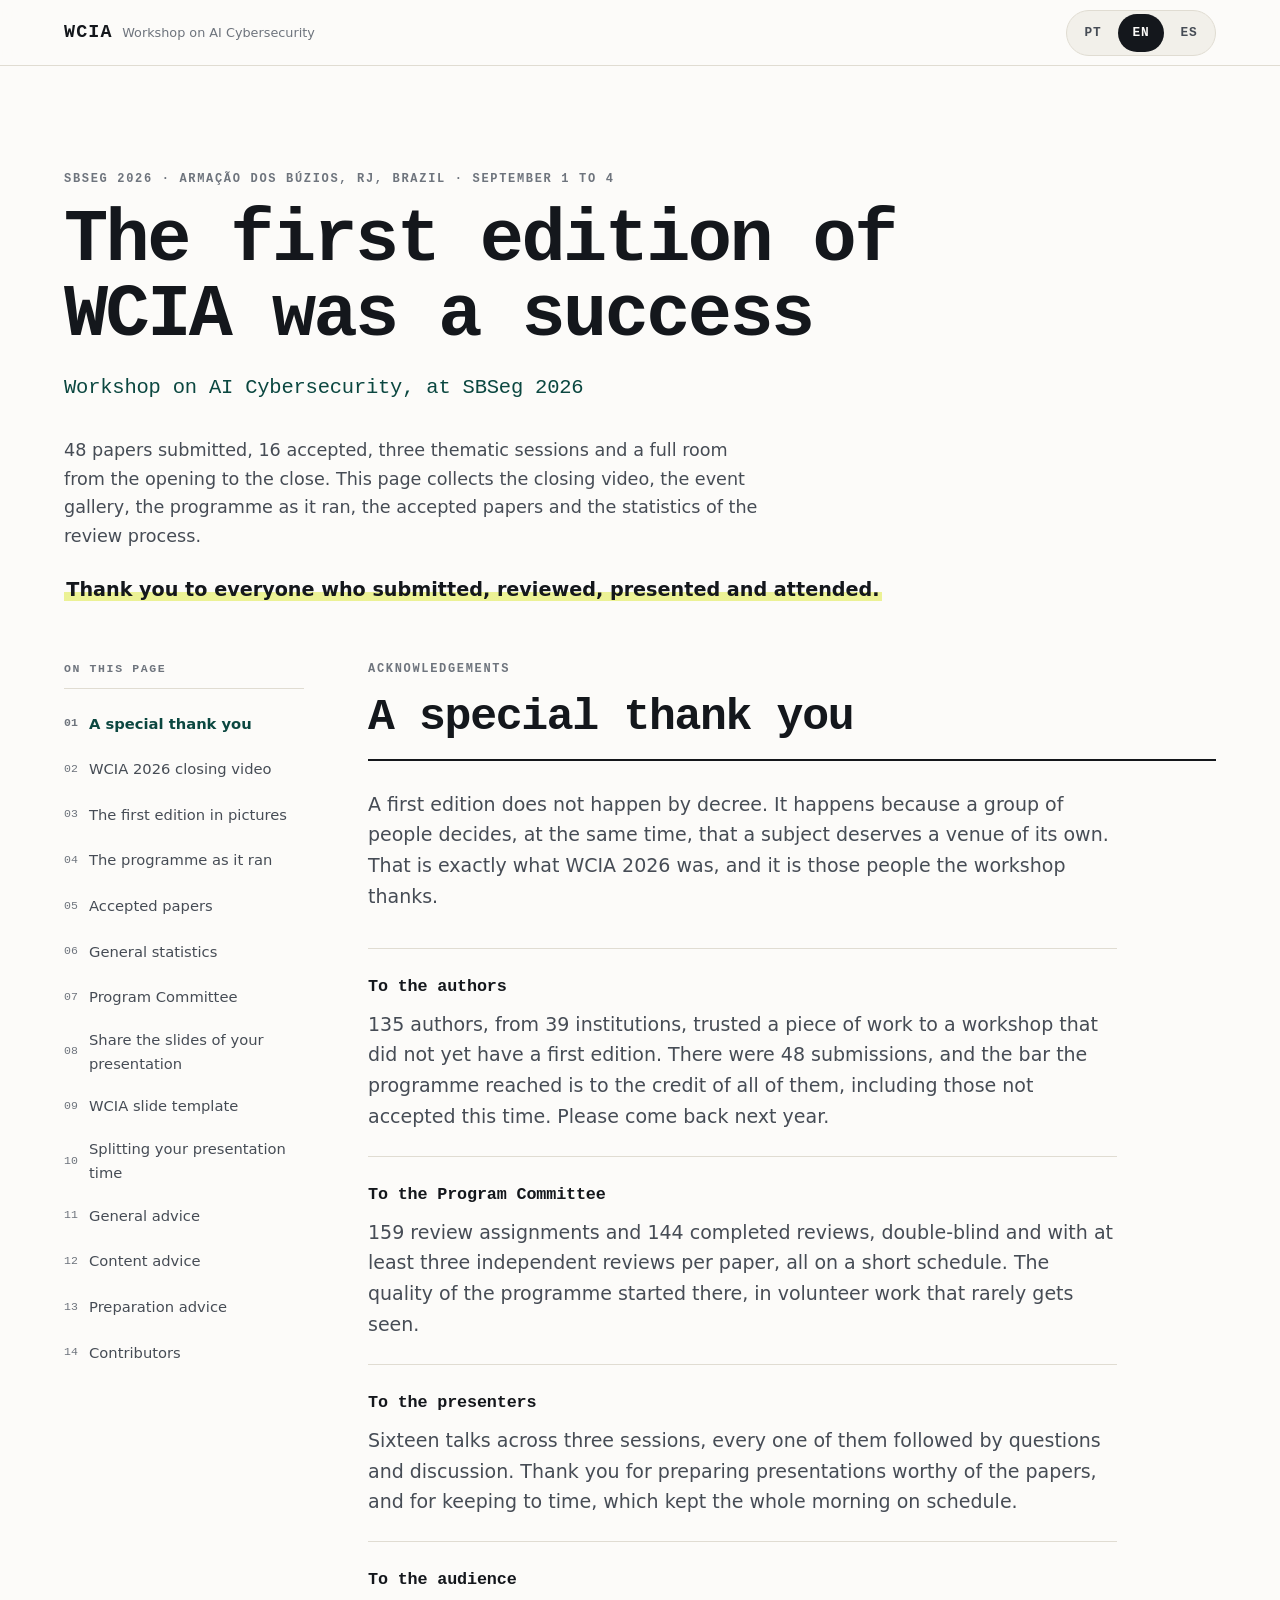
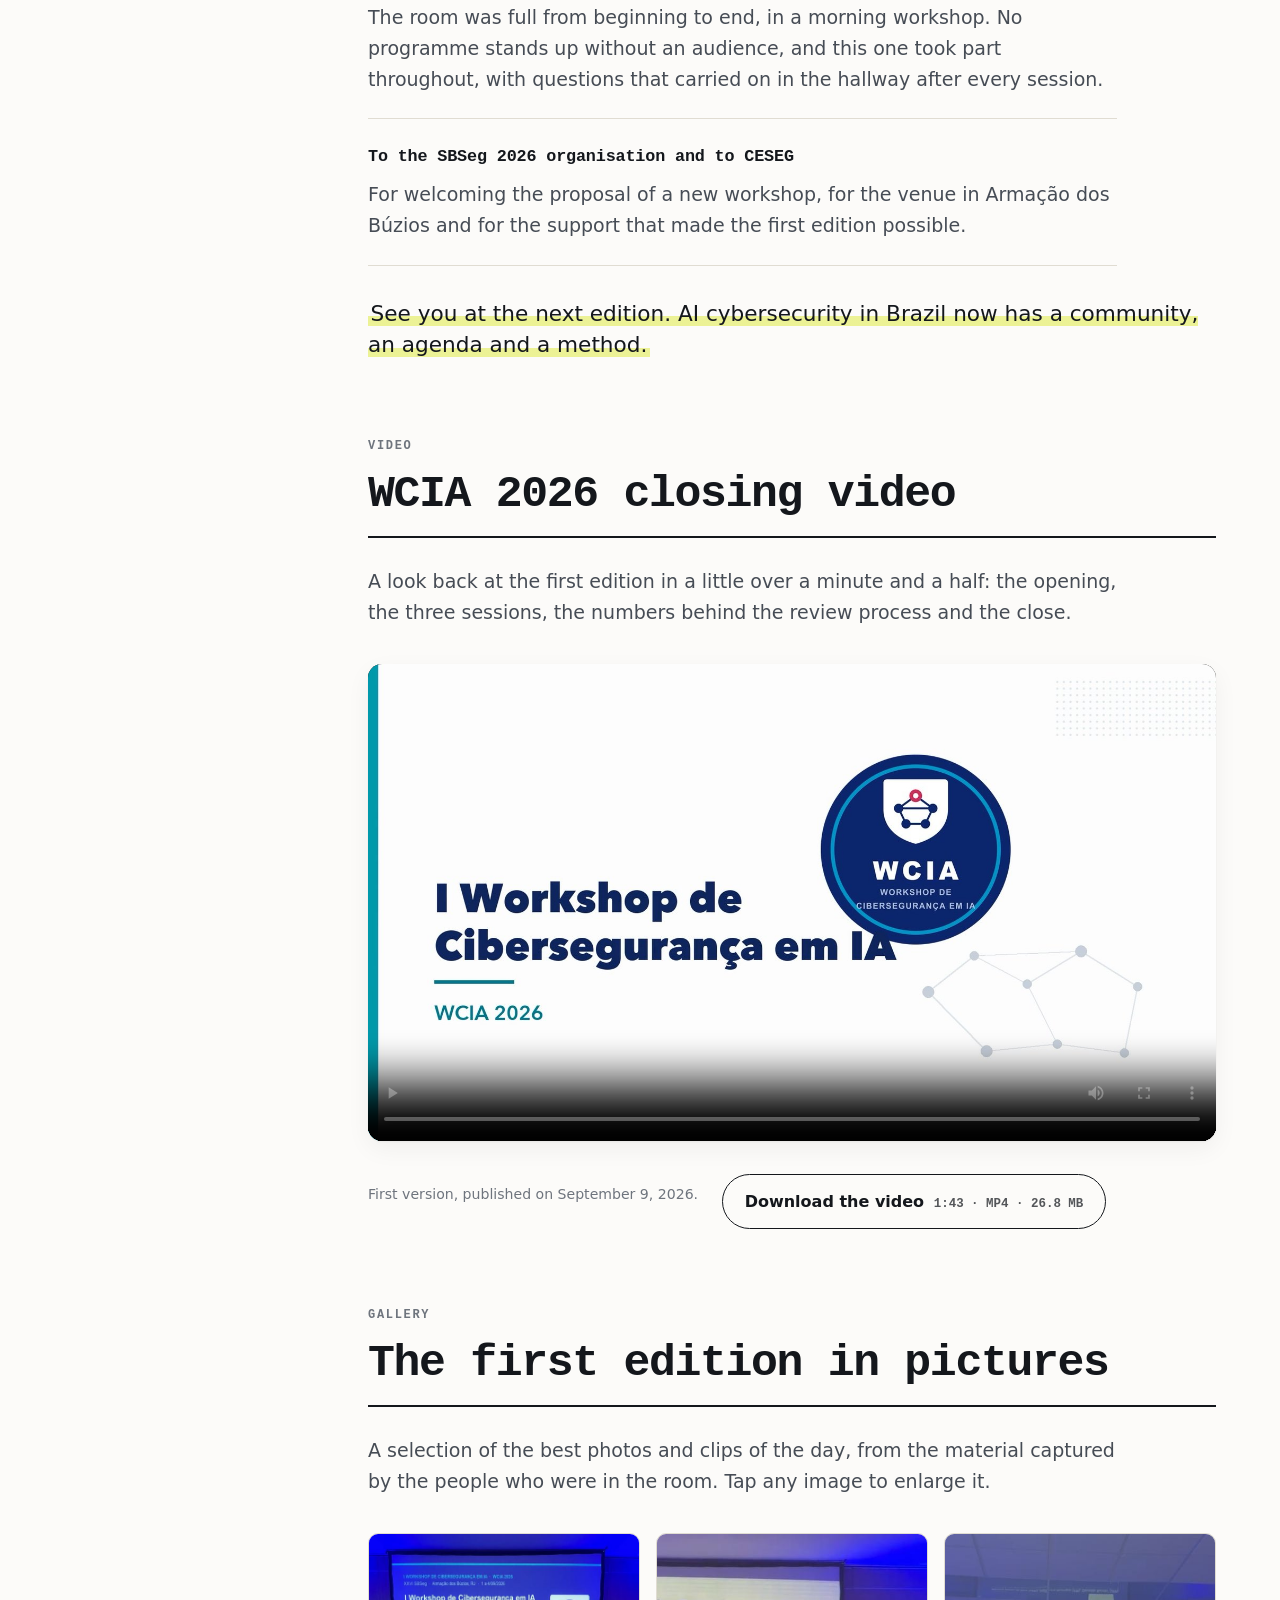
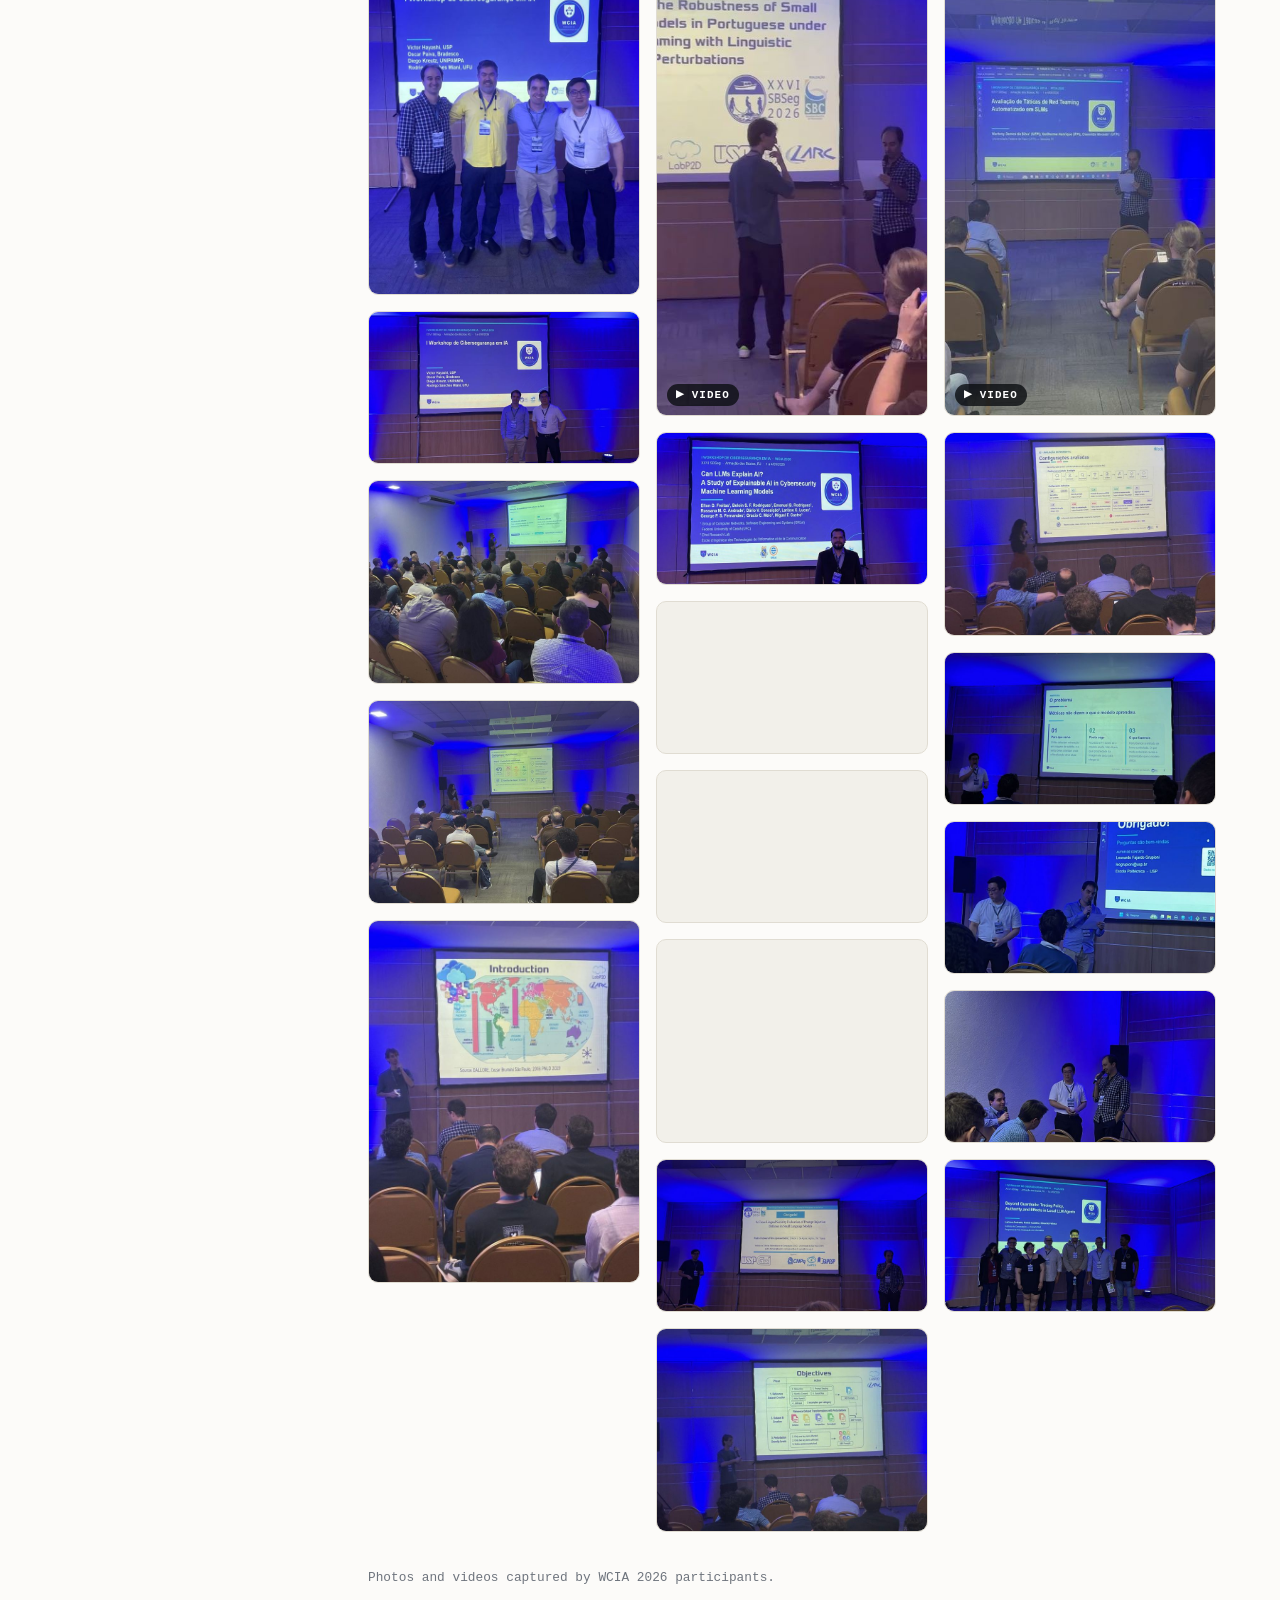
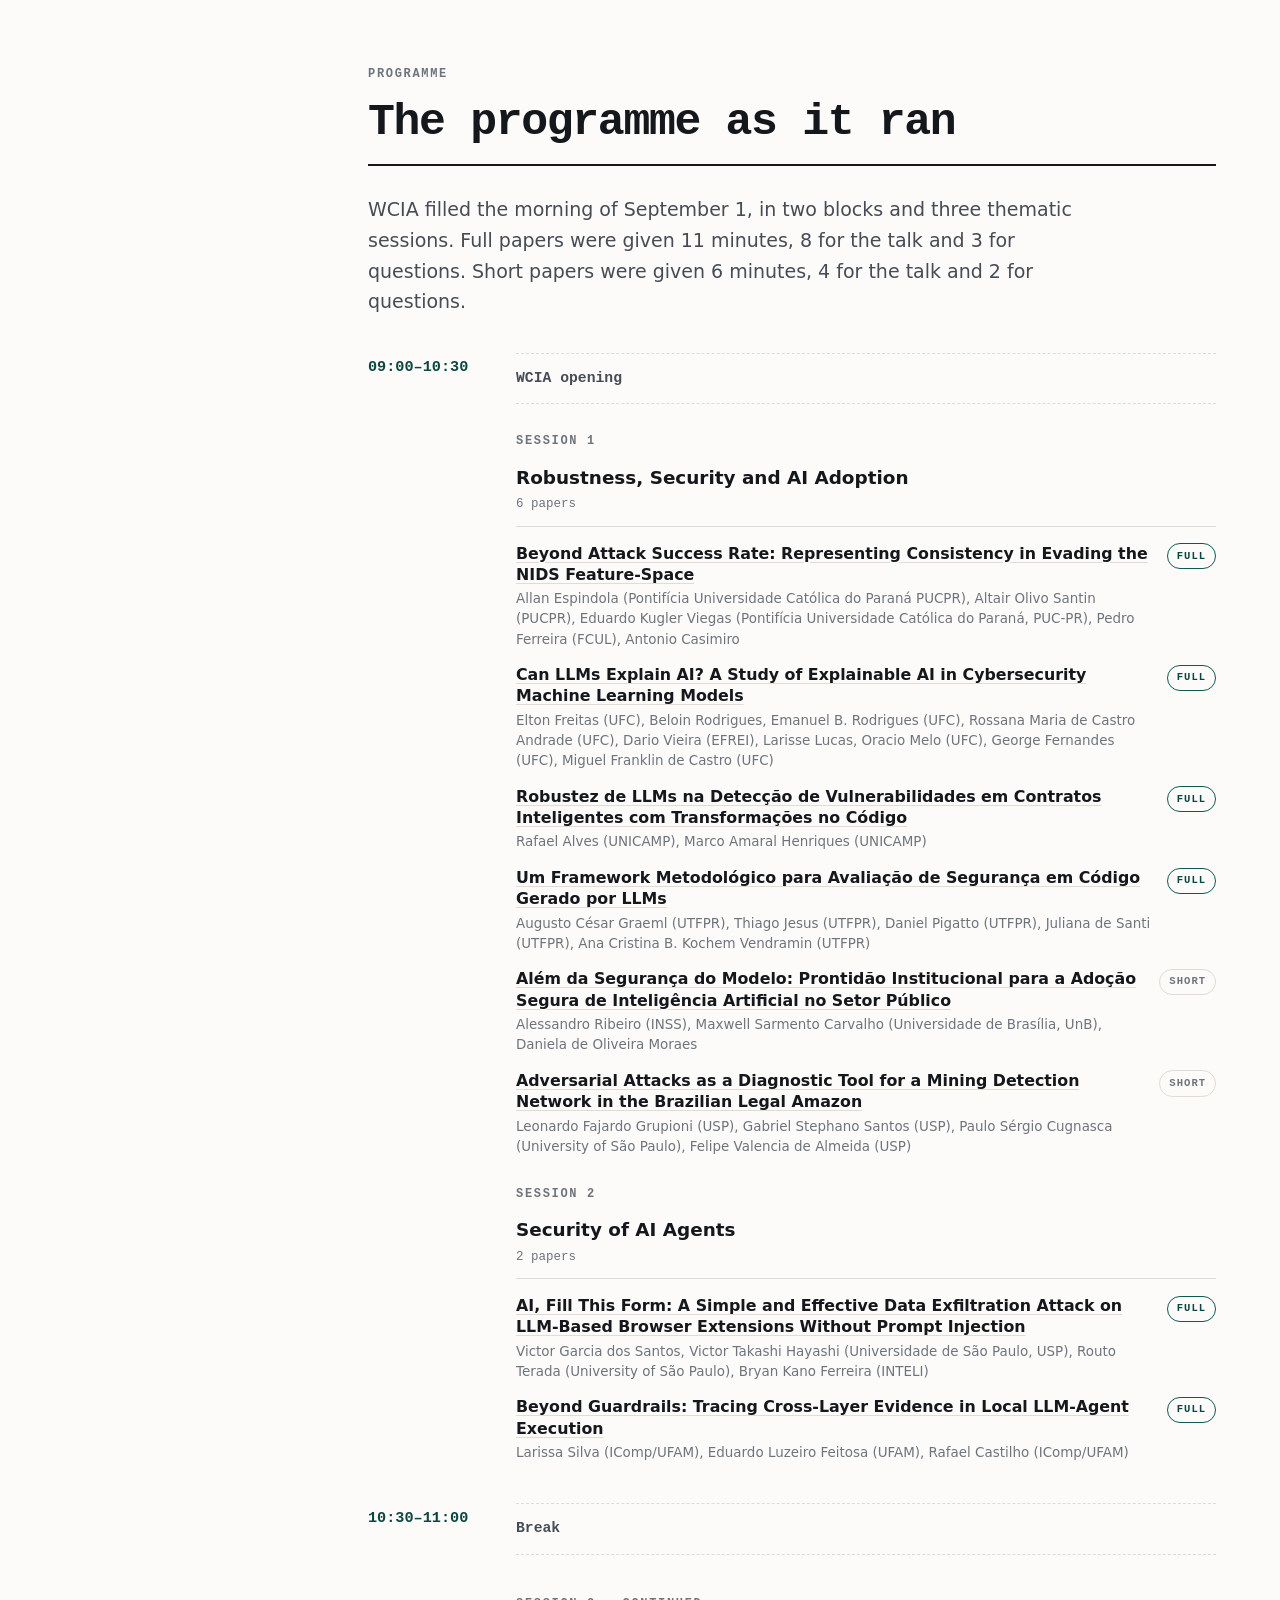
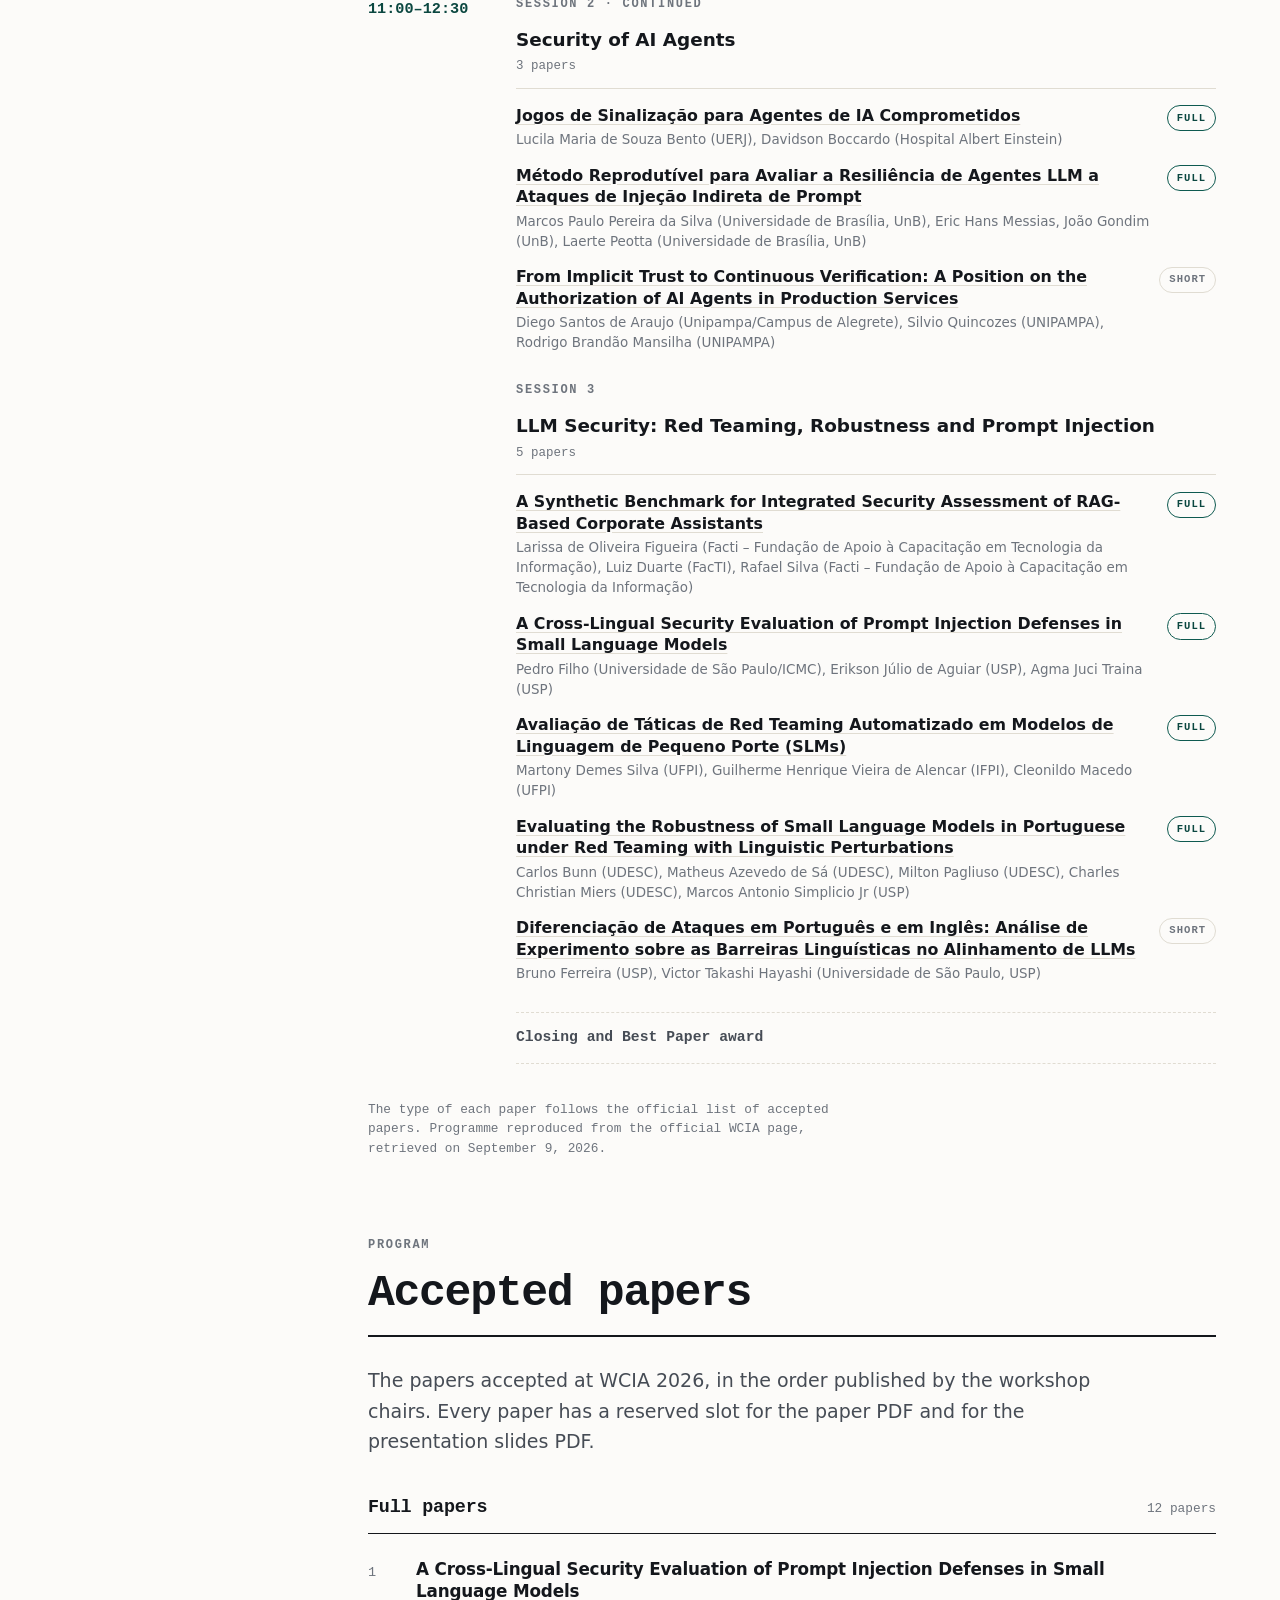
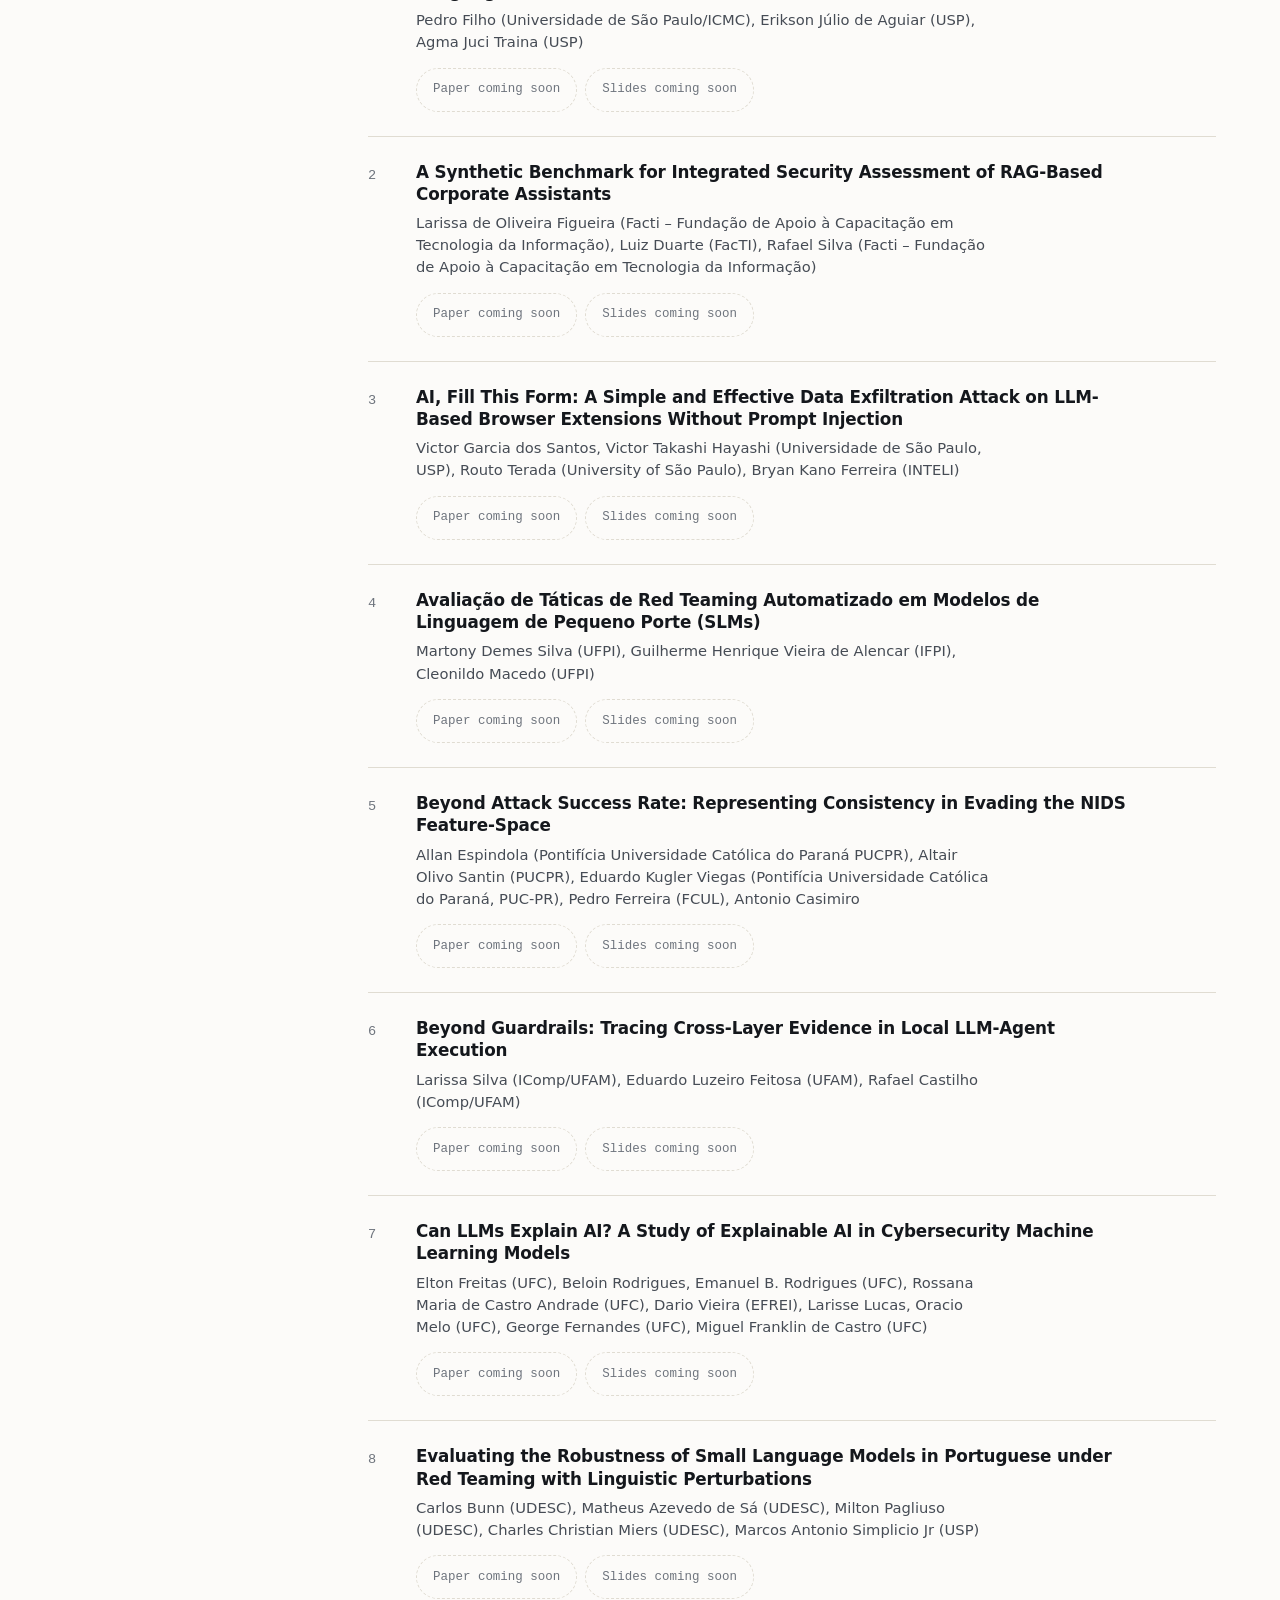
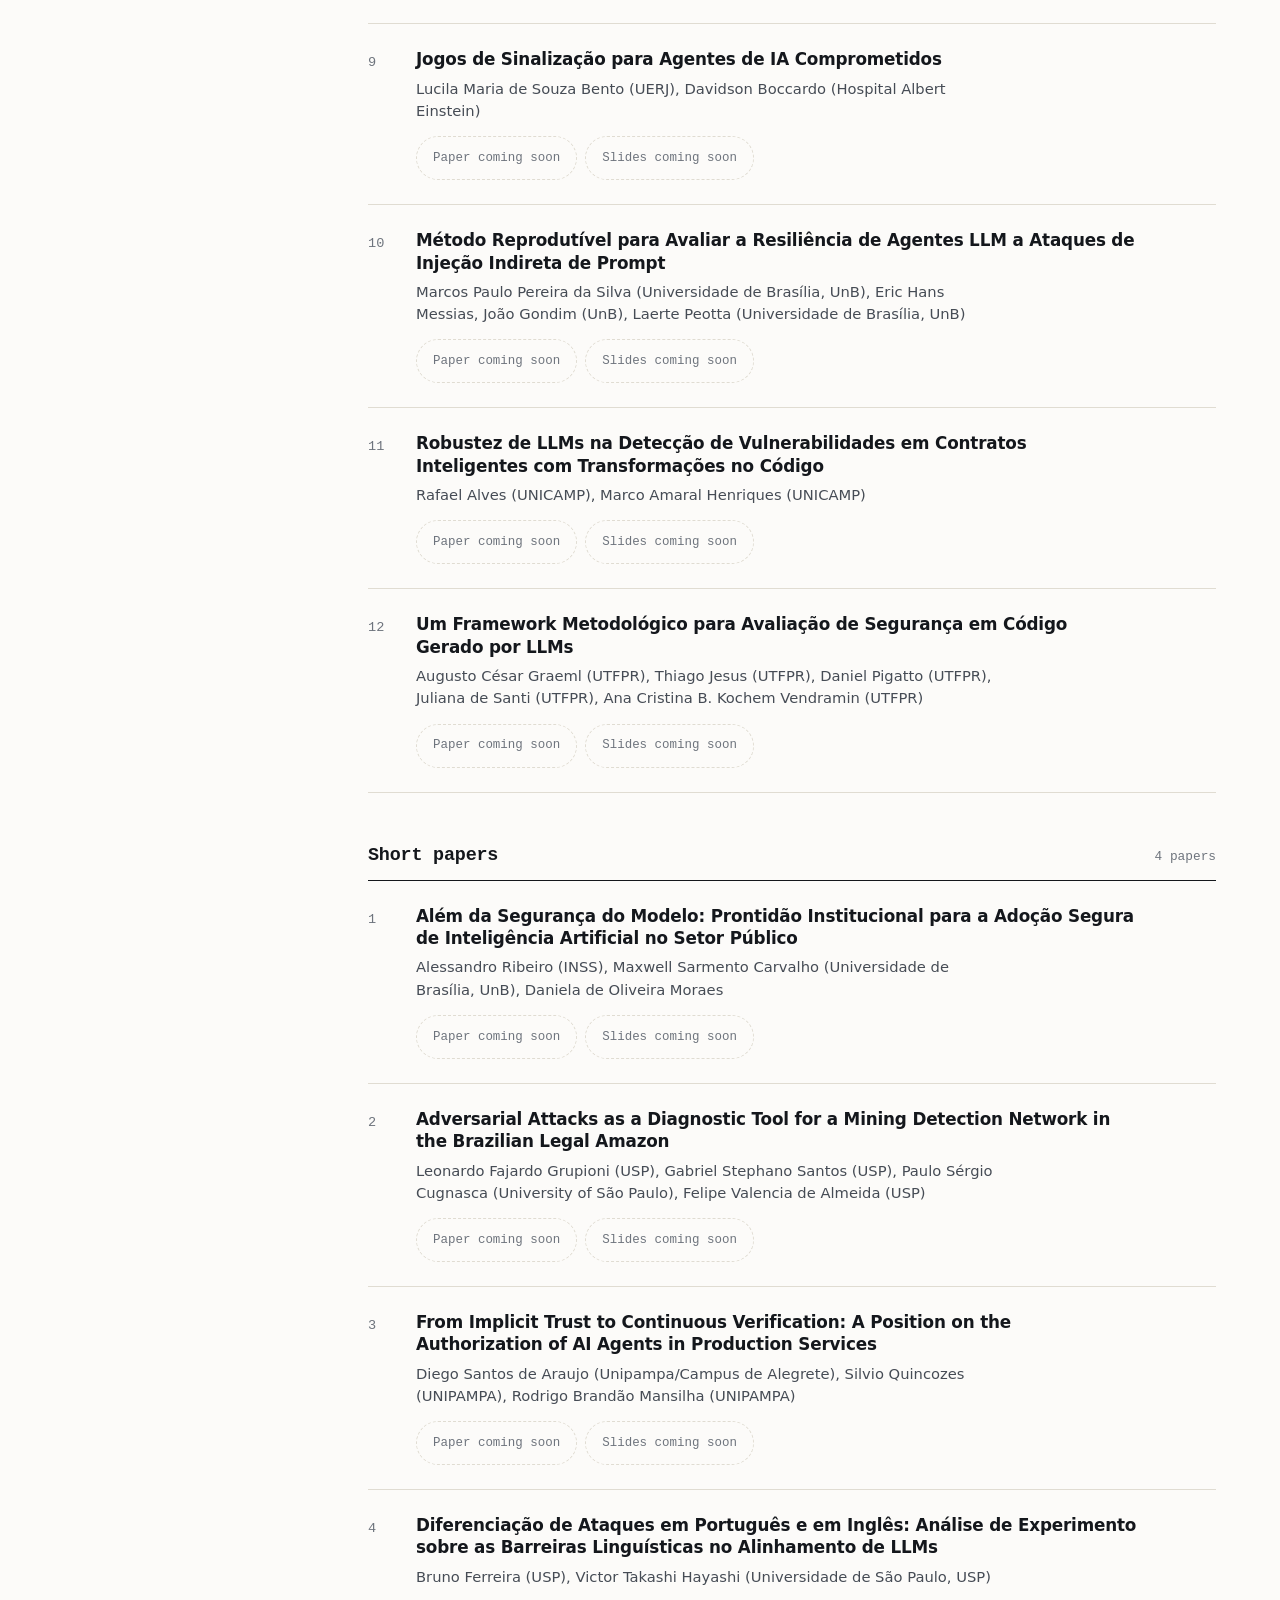
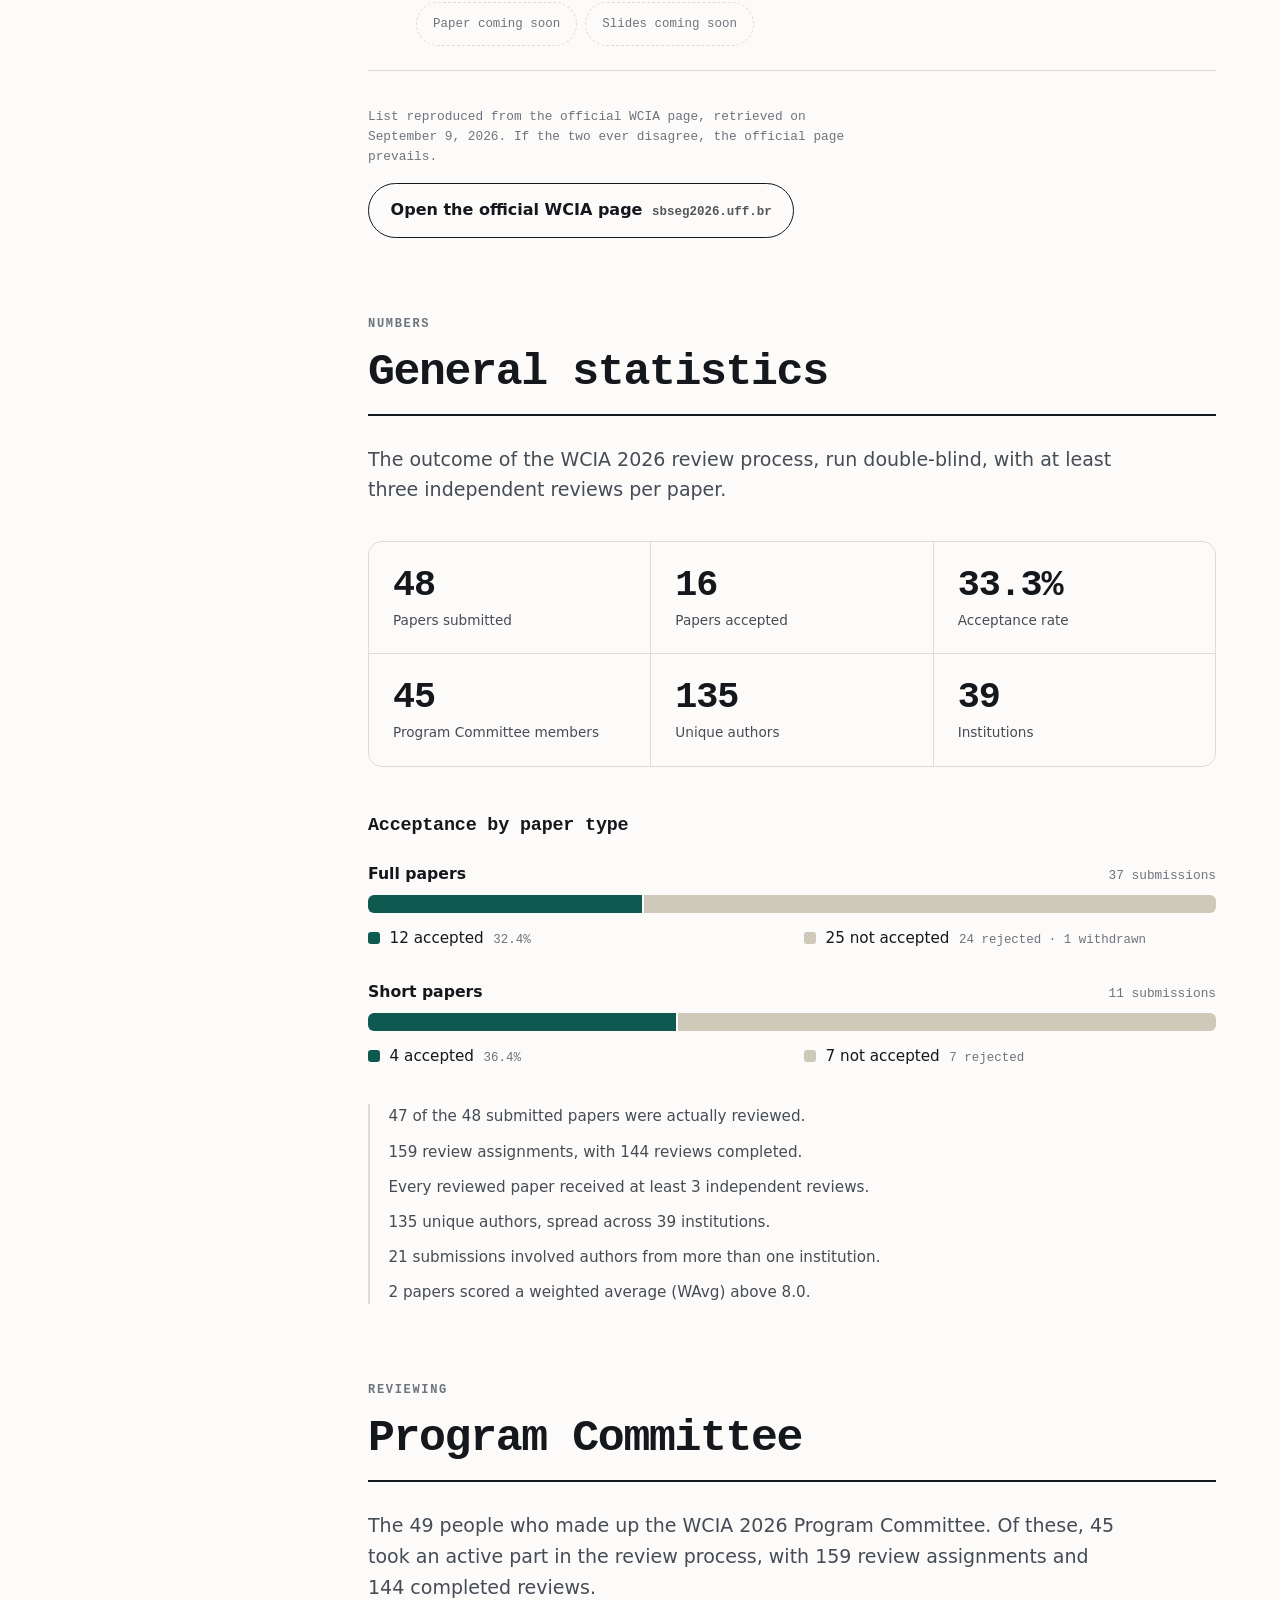
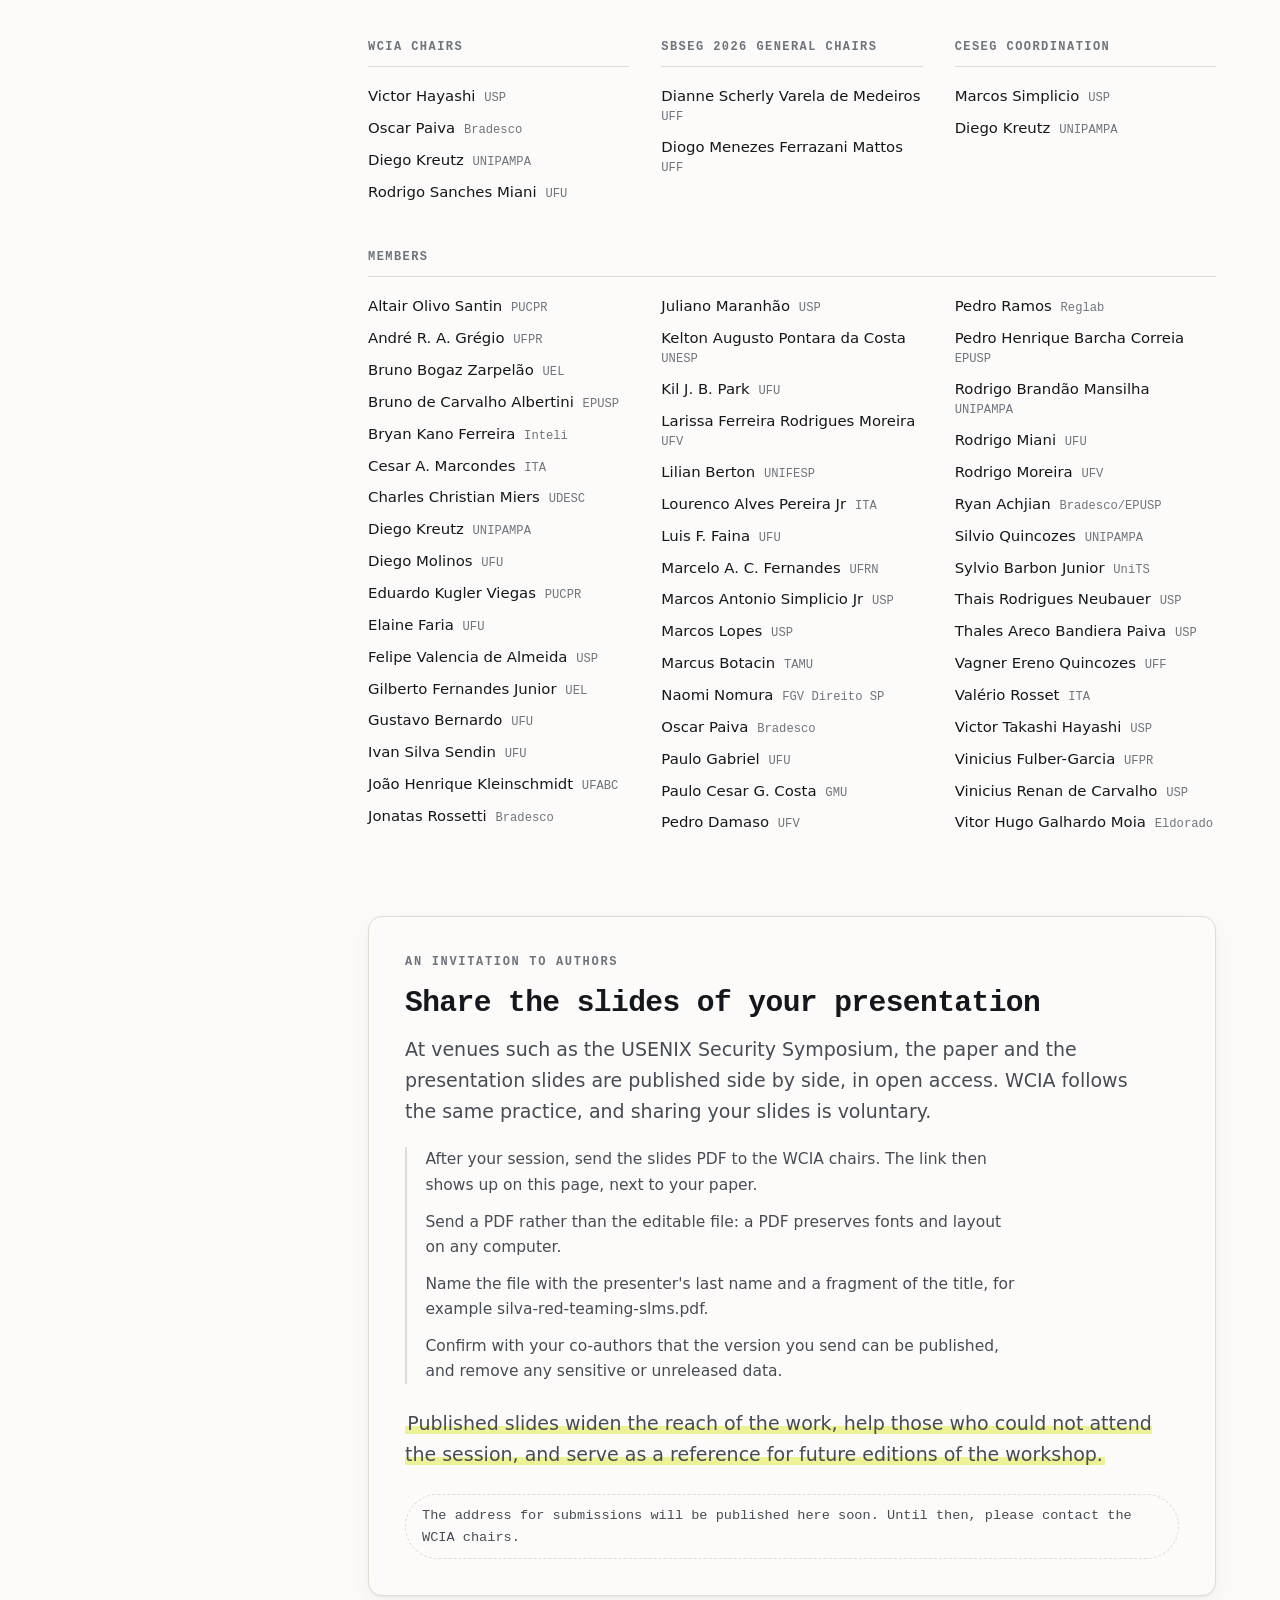
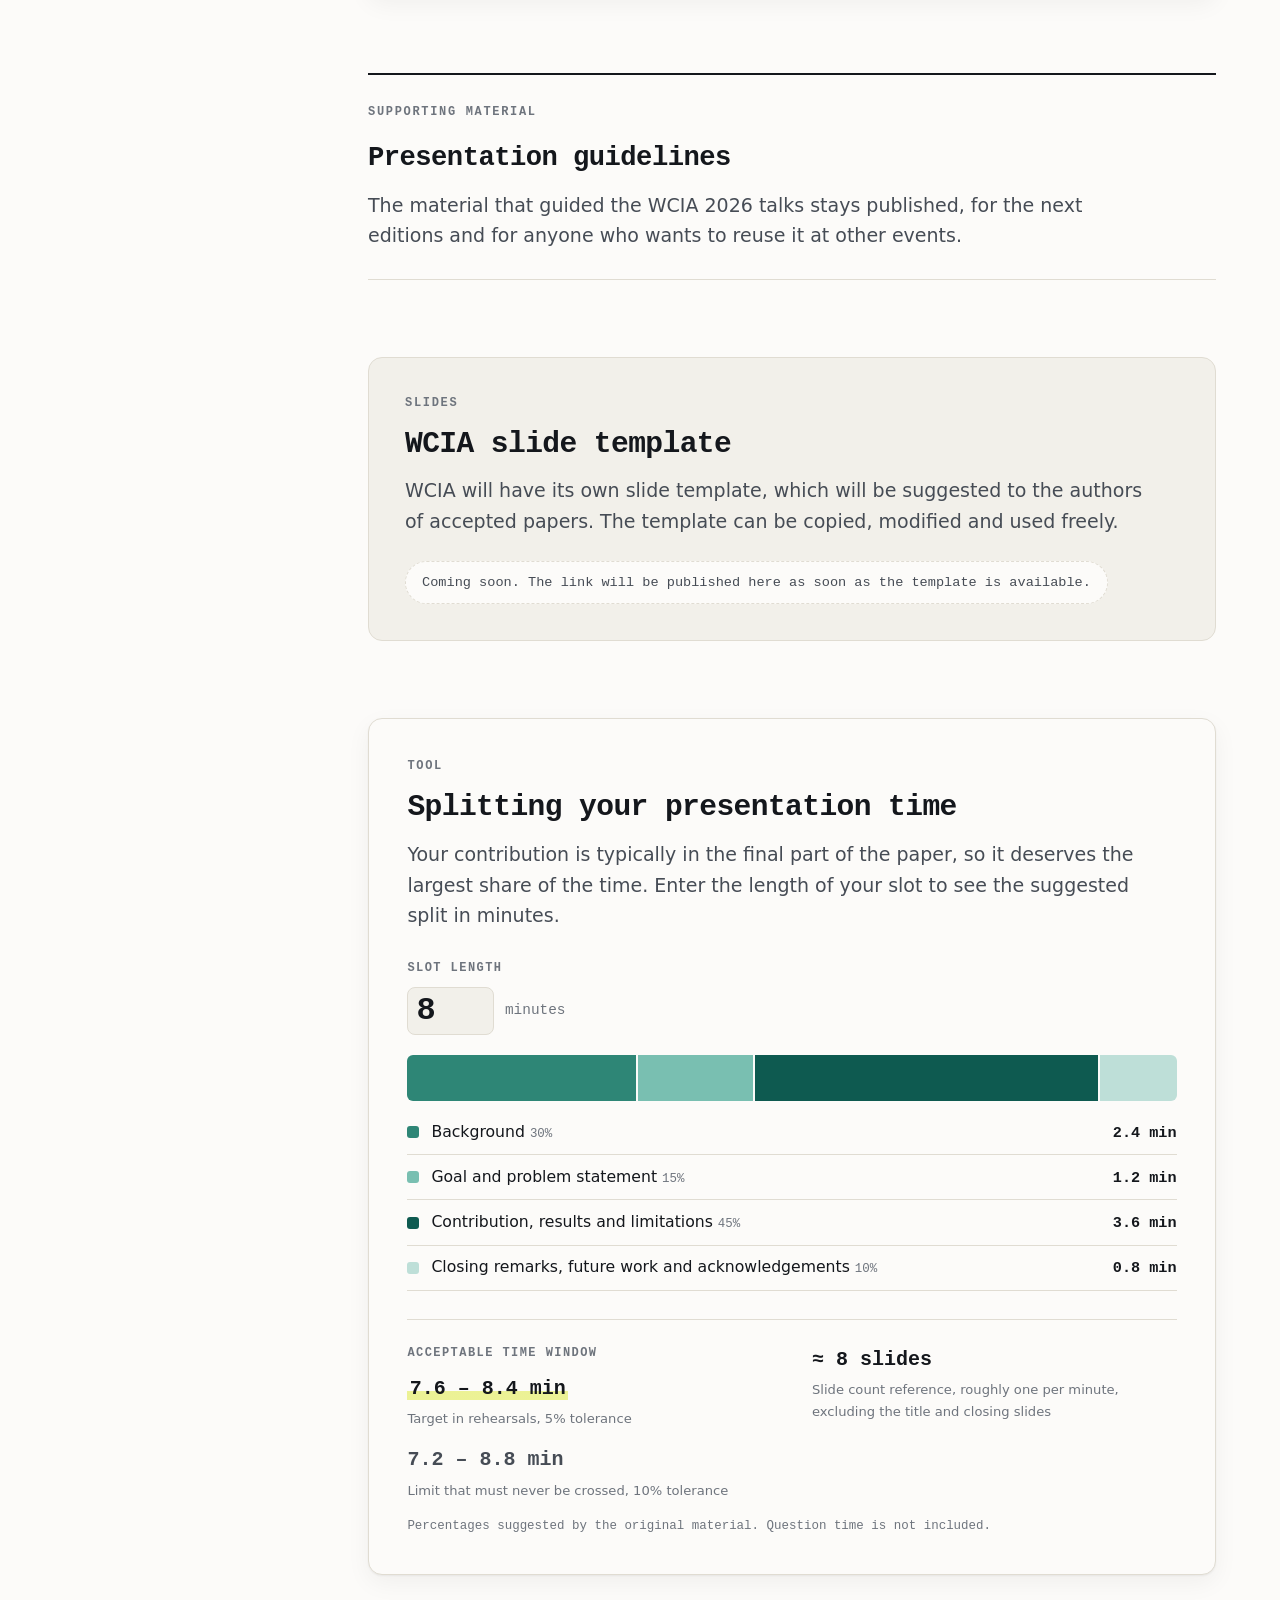
==== index.html @ 8baa8e85 "updates" ====
<!DOCTYPE html>
<html lang="pt-BR">
<head>
<meta charset="utf-8">
<meta name="viewport" content="width=device-width, initial-scale=1">
<title>WCIA 2026 · A primeira edição · Workshop de Cibersegurança em IA</title>
<meta name="description" content="Retrospectiva da primeira edição do Workshop de Cibersegurança em IA (WCIA), no SBSeg 2026: vídeo de encerramento, galeria do evento, programação realizada, artigos aceitos e estatísticas.">
<link rel="icon" href="assets/img/favicon.svg" type="image/svg+xml">
<link rel="stylesheet" href="assets/css/style.css">
</head>
<body>

<!-- id "principal", e não "conteudo": este último é o id da seção "Dicas de
     conteúdo", gerada a partir do JSON, e ids duplicados fariam
     getElementById devolver o elemento errado. -->
<a class="skiplink" href="#principal" data-i18n="nav.skip">Ir para o conteúdo</a>

<header class="topbar">
  <div class="topbar__inner">
    <a class="wordmark" href="./">
      <span class="wordmark__sigla" data-i18n="nav.brand">WCIA</span>
      <span class="wordmark__full" data-i18n="nav.brandFull">Workshop de Cibersegurança em IA</span>
    </a>

    <nav class="langswitch" aria-label="Idioma" data-i18n-attr="aria-label:nav.langLabel">
      <button type="button" class="langswitch__btn" data-lang="pt" lang="pt-BR">PT</button>
      <button type="button" class="langswitch__btn" data-lang="en" lang="en">EN</button>
      <button type="button" class="langswitch__btn" data-lang="es" lang="es">ES</button>
    </nav>
  </div>
</header>

<noscript>
  <p class="noscript" data-i18n="noscript">Este site usa JavaScript para carregar o conteúdo nos três idiomas. Com o JavaScript desativado, consulte a página oficial do WCIA: <a href="https://www.sbseg2026.uff.br/workshops/wcia/">sbseg2026.uff.br</a></p>
</noscript>

<main id="principal">

  <section class="hero">
    <p class="eyebrow" data-i18n="hero.eyebrow">SBSeg 2026</p>
    <h1 class="hero__title" data-i18n="hero.title">A primeira edição do WCIA foi um sucesso</h1>
    <p class="hero__subtitle" data-i18n="hero.subtitle">Workshop de Cibersegurança em IA, no SBSeg 2026</p>
    <p class="hero__lede" data-i18n="hero.lede"></p>
    <p class="hero__note"><span class="mark" data-i18n="hero.note"></span></p>
  </section>

  <div class="layout">

    <aside class="toc" aria-labelledby="toc-title">
      <p class="toc__title" id="toc-title" data-i18n="toc">Nesta página</p>
      <ol class="toc__list" id="toc-list"></ol>
    </aside>

    <div class="flow">

      <section class="thanks" id="agradecimentos">
        <div class="section__head">
          <p class="eyebrow" data-i18n="thanks.eyebrow">Agradecimentos</p>
          <h2 class="section__title" data-i18n="thanks.title">Um agradecimento especial</h2>
        </div>
        <p class="section__lede" data-i18n="thanks.lede"></p>
        <ul class="thanks__list" id="thanks-list"></ul>
        <p class="thanks__closing"><span class="mark" data-i18n="thanks.closingNote"></span></p>
      </section>

      <section class="closing" id="video">
        <div class="section__head">
          <p class="eyebrow" data-i18n="closing.eyebrow">Vídeo</p>
          <h2 class="section__title" data-i18n="closing.title">Vídeo de encerramento do WCIA 2026</h2>
        </div>
        <p class="section__lede" data-i18n="closing.text"></p>
        <div class="closing__frame" id="closing-frame"></div>
        <div class="closing__meta">
          <p class="closing__version" id="closing-version"></p>
          <a class="btn btn--quiet" id="closing-download" href="#" download hidden>
            <span data-i18n="closing.download">Baixar o vídeo</span>
            <span class="btn__host" id="closing-size"></span>
          </a>
        </div>
      </section>

      <section class="gallery" id="galeria">
        <div class="section__head">
          <p class="eyebrow" data-i18n="gallery.eyebrow">Galeria</p>
          <h2 class="section__title" data-i18n="gallery.title">A primeira edição em imagens</h2>
        </div>
        <p class="section__lede" data-i18n="gallery.text"></p>
        <div class="gallery__grid" id="gallery-grid"></div>
        <p class="source" data-i18n="gallery.credit"></p>
      </section>

      <section class="section" id="programacao">
        <div class="section__head">
          <p class="eyebrow" data-i18n="program.eyebrow">Programação</p>
          <h2 class="section__title" data-i18n="program.title">A programação realizada</h2>
        </div>
        <p class="section__lede" id="program-lede"></p>
        <div id="program-body"></div>
        <p class="source" id="program-source"></p>
      </section>

      <section class="section" id="artigos">
        <div class="section__head">
          <p class="eyebrow" data-i18n="papers.eyebrow">Programa</p>
          <h2 class="section__title" data-i18n="papers.title">Artigos aceitos</h2>
        </div>
        <p class="section__lede" data-i18n="papers.text"></p>
        <div id="papers-groups"></div>
        <p class="source" id="papers-source"></p>
        <a class="btn btn--quiet" href="https://www.sbseg2026.uff.br/workshops/wcia/" target="_blank" rel="noopener">
          <span data-i18n="papers.sourceCta">Abrir a página oficial do WCIA</span>
          <span class="btn__host" data-i18n="papers.sourceHost">sbseg2026.uff.br</span>
        </a>
      </section>

      <section class="stats" id="estatisticas">
        <div class="section__head">
          <p class="eyebrow" data-i18n="stats.eyebrow">Números</p>
          <h2 class="section__title" data-i18n="stats.title">Estatísticas gerais</h2>
        </div>
        <p class="section__lede" data-i18n="stats.text"></p>
        <div id="stats-body"></div>
      </section>

      <section class="section" id="comite">
        <div class="section__head">
          <p class="eyebrow" data-i18n="committee.eyebrow">Revisão</p>
          <h2 class="section__title" data-i18n="committee.title">Comitê de Programa</h2>
        </div>
        <p class="section__lede" id="committee-lede"></p>
        <div id="committee-body"></div>
      </section>

      <section class="card card--call" id="slides">
        <p class="eyebrow" data-i18n="slidesCall.eyebrow">Convite às pessoas autoras</p>
        <h2 class="card__title" data-i18n="slidesCall.title">Envie os slides da sua apresentação</h2>
        <p class="card__text" data-i18n="slidesCall.text"></p>
        <ul class="call__list" id="call-list"></ul>
        <p class="card__text"><span class="mark" data-i18n="slidesCall.why"></span></p>
        <p class="soon" id="call-soon" data-i18n="slidesCall.soon"></p>
        <a class="btn" id="call-cta" href="#" hidden>
          <span data-i18n="slidesCall.cta">Enviar os slides por e-mail</span>
          <span class="btn__host" id="call-host"></span>
        </a>
      </section>

      <section class="divider" id="apoio">
        <p class="eyebrow" data-i18n="guides.eyebrow">Material de apoio</p>
        <h2 class="divider__title" data-i18n="guides.title">Sugestões para as apresentações</h2>
        <p class="divider__text" data-i18n="guides.text"></p>
      </section>

      <section class="card card--template" id="template">
        <p class="eyebrow" data-i18n="template.eyebrow">Slides</p>
        <h2 class="card__title" data-i18n="template.title">Template de slides do WCIA</h2>
        <p class="card__text" data-i18n="template.text"></p>
        <p class="soon" id="template-soon" data-i18n="template.soon"></p>
        <a class="btn" id="template-cta" href="#" target="_blank" rel="noopener" hidden>
          <span data-i18n="template.cta">Abrir o template de slides</span>
        </a>
      </section>

      <section class="timer" id="tempo">
        <p class="eyebrow" data-i18n="timer.eyebrow">Ferramenta</p>
        <h2 class="timer__title" data-i18n="timer.title">Divisão do tempo da apresentação</h2>
        <p class="timer__text" data-i18n="timer.text"></p>

        <div class="timer__control">
          <label class="timer__label" for="slot" data-i18n="timer.inputLabel">Duração do slot</label>
          <div class="timer__field">
            <input type="number" id="slot" min="5" max="90" step="1" value="8" inputmode="numeric">
            <span class="timer__unit" data-i18n="timer.unit">minutos</span>
          </div>
        </div>

        <div class="timer__bar" id="timer-bar" role="img" aria-label=""></div>
        <ul class="timer__legend" id="timer-legend"></ul>

        <div class="timer__meta">
          <div class="timer__metaitem">
            <p class="timer__metatitle" data-i18n="timer.toleranceTitle">Janela de tempo aceitável</p>
            <p class="timer__range"><span class="mark" id="tol-target"></span></p>
            <p class="timer__rangecaption" data-i18n="timer.toleranceTarget"></p>
            <p class="timer__range timer__range--limit" id="tol-limit"></p>
            <p class="timer__rangecaption" data-i18n="timer.toleranceLimit"></p>
          </div>
          <div class="timer__metaitem">
            <p class="timer__metatitle" id="slides-count"></p>
            <p class="timer__rangecaption" data-i18n="timer.slidesHint"></p>
          </div>
        </div>

        <p class="caption" data-i18n="timer.caption"></p>
      </section>

      <div id="sections" class="sections"></div>

      <section class="credits" id="creditos">
        <p class="eyebrow" data-i18n="credits.eyebrow">Créditos</p>
        <h2 class="credits__title" data-i18n="credits.title">Colaboradores</h2>
        <p class="credits__people" data-i18n="credits.people"></p>
        <p class="credits__origin">
          <span data-i18n="credits.originPrefix"></span>
          <a href="https://sbseg2024.ita.br/autores/sugestoes-para-apresentacoes/" target="_blank" rel="noopener" data-i18n="credits.originLink">Ver a versão original do SBSeg 2024</a>
        </p>
      </section>

    </div>
  </div>
</main>

<footer class="footer">
  <div class="footer__inner">
    <div class="footer__block">
      <p class="footer__strong" data-i18n="footer.workshop">Workshop de Cibersegurança em IA</p>
      <p data-i18n="footer.event"></p>
      <p data-i18n="footer.place"></p>
    </div>
    <div class="footer__block">
      <p class="footer__strong" data-i18n="footer.coordination">Coordenação do WCIA</p>
      <p data-i18n="footer.coordinators"></p>
    </div>
    <div class="footer__block">
      <p><a href="https://www.sbseg2026.uff.br/workshops/wcia/" target="_blank" rel="noopener" data-i18n="footer.officialLink">Página oficial do WCIA</a></p>
      <p><a href="https://sol.sbc.org.br" target="_blank" rel="noopener" data-i18n="footer.solLink">Anais na SBC-OpenLib</a></p>
    </div>
  </div>
</footer>

<!-- Ampliação da galeria. Fica fora do <main> porque, aberto, é um diálogo
     modal sobre a página inteira, e não conteúdo do fluxo do documento. -->
<div class="lightbox" id="lightbox" role="dialog" aria-modal="true" hidden
     data-i18n-attr="aria-label:gallery.dialogLabel">
  <button type="button" class="lightbox__close" id="lightbox-close"
          data-i18n-attr="aria-label:gallery.close;title:gallery.close">
    <span aria-hidden="true">✕</span>
  </button>

  <button type="button" class="lightbox__nav lightbox__nav--prev" id="lightbox-prev"
          data-i18n-attr="aria-label:gallery.prev;title:gallery.prev">
    <span aria-hidden="true">‹</span>
  </button>

  <figure class="lightbox__figure">
    <div class="lightbox__stage" id="lightbox-stage"></div>
    <figcaption class="lightbox__caption">
      <p class="lightbox__counter" id="lightbox-counter"></p>
      <p class="lightbox__text" id="lightbox-text"></p>
    </figcaption>
  </figure>

  <button type="button" class="lightbox__nav lightbox__nav--next" id="lightbox-next"
          data-i18n-attr="aria-label:gallery.next;title:gallery.next">
    <span aria-hidden="true">›</span>
  </button>
</div>

<script src="assets/js/app.js"></script>
</body>
</html>
---- assets/css/style.css ----
/* ==========================================================================
   WCIA / SBSeg 2026: retrospectiva da primeira edição
   Direção: a página pratica o que ensina. Tipo grande, linha curta,
   pouca cor, marca-texto apenas no que realmente importa.
   ========================================================================== */

/* --- Tokens --------------------------------------------------------------
   Toda cor nasce aqui, no :root sem media query. Os blocos de tema escuro
   apenas redefinem estes mesmos nomes, nunca introduzem cor nova.          */

:root {
  --paper:      #FCFBF9;
  --paper-2:    #F2F0EA;
  --paper-3:    #E8E5DC;
  --ink:        #14171C;
  --ink-2:      #464C55;
  --ink-3:      #6E747D;
  --rule:       #E0DCD2;
  --accent:     #0E5A50;
  --accent-ink: #0B4740;
  --mark-bg:    rgba(226, 236, 88, 0.62);

  /* Rampa sequencial de uma única matiz, ordenada por magnitude.
     --seg-1 é a maior fatia, --seg-4 a menor. */
  --seg-1: #0E5A50;
  --seg-2: #2E8676;
  --seg-3: #79BFB1;
  --seg-4: #BEDFD8;

  /* Barra de aceitação: só duas fatias, aceitos e não aceitos. Separam-se por
     luminosidade, o que sobrevive a qualquer daltonismo, e cada uma é rotulada
     na legenda. O neutro é mais escuro que --paper-3 de propósito: contra o
     fundo da página ele precisa ser visível sozinho, e não só ao lado do
     acento (ΔE 15,3 no tema claro e 21,5 no escuro, contra a superfície). */
  --ratio-yes: var(--accent);
  --ratio-no:  #CFC9B9;

  --shadow: 0 1px 2px rgba(20, 23, 28, .05), 0 8px 24px rgba(20, 23, 28, .05);

  --mono: ui-monospace, SFMono-Regular, "SF Mono", Menlo, "Cascadia Mono",
          "Segoe UI Mono", Consolas, "Liberation Mono", monospace;
  --sans: system-ui, -apple-system, "Segoe UI", Roboto, "Helvetica Neue",
          Arial, "Noto Sans", sans-serif;

  --measure: 62ch;
  --pad: clamp(1.25rem, 4vw, 3rem);
}

@media (prefers-color-scheme: dark) {
  :root {
    --paper:      #14161A;
    --paper-2:    #1B1E24;
    --paper-3:    #23272E;
    --ink:        #ECEAE4;
    --ink-2:      #B4BAC2;
    --ink-3:      #8B929B;
    --rule:       #2B2F37;
    --accent:     #6FDCC6;
    --accent-ink: #8BE7D4;
    --mark-bg:    rgba(111, 220, 198, 0.20);

    --seg-1: #6FDCC6;
    --seg-2: #43A794;
    --seg-3: #2C7568;
    --seg-4: #244F47;

    --ratio-yes: var(--accent);
    --ratio-no:  #454C58;

    --shadow: 0 1px 2px rgba(0, 0, 0, .4), 0 8px 24px rgba(0, 0, 0, .3);
  }
}

/* --- Base ---------------------------------------------------------------- */

*, *::before, *::after { box-sizing: border-box; }

/* O atributo hidden só esconde porque a folha do navegador aplica display:none,
   e qualquer regra de autor com display vence essa. Sem esta linha, .btn com
   display:inline-flex continua visível mesmo marcado como hidden. */
[hidden] { display: none !important; }

html { -webkit-text-size-adjust: 100%; scroll-behavior: smooth; }

body {
  margin: 0;
  background: var(--paper);
  color: var(--ink);
  font-family: var(--sans);
  font-size: clamp(1.0625rem, 0.35vw + 1rem, 1.1875rem);
  line-height: 1.62;
  -webkit-font-smoothing: antialiased;
}

a { color: var(--accent-ink); text-underline-offset: 0.18em; }
a:hover { text-decoration-thickness: 2px; }

:focus-visible {
  outline: 3px solid var(--accent);
  outline-offset: 3px;
  border-radius: 2px;
}

.skiplink {
  position: absolute;
  left: -9999px;
  top: 0;
  background: var(--ink);
  color: var(--paper);
  padding: .75rem 1.25rem;
  z-index: 100;
}
.skiplink:focus { left: 0; }

.eyebrow {
  font-family: var(--mono);
  font-size: .75rem;
  font-weight: 600;
  letter-spacing: .14em;
  text-transform: uppercase;
  color: var(--ink-3);
  margin: 0 0 .85rem;
}

/* O marca-texto é o único gesto decorativo da página, e ele cita uma das
   próprias dicas: destacar seletivamente em vez de colorir tudo. */
.mark {
  background-image: linear-gradient(var(--mark-bg), var(--mark-bg));
  background-repeat: no-repeat;
  background-size: 100% 0.62em;
  background-position: 0 0.72em;
  padding: 0 .12em;
}

.caption {
  font-family: var(--mono);
  font-size: .78rem;
  line-height: 1.5;
  color: var(--ink-3);
  margin: 1rem 0 0;
}

/* --- Barra superior ------------------------------------------------------ */

.topbar {
  position: sticky;
  top: 0;
  z-index: 40;
  background: var(--paper);  /* reserva para navegadores sem color-mix */
  background: color-mix(in srgb, var(--paper) 88%, transparent);
  backdrop-filter: saturate(1.4) blur(10px);
  border-bottom: 1px solid var(--rule);
}

.topbar__inner {
  max-width: 78rem;
  margin: 0 auto;
  padding: .6rem var(--pad);
  display: flex;
  align-items: center;
  justify-content: space-between;
  gap: 1rem;
}

.wordmark {
  display: flex;
  align-items: baseline;
  gap: .6rem;
  text-decoration: none;
  color: inherit;
  min-height: 44px;
  align-content: center;
  flex-wrap: wrap;
}

.wordmark__sigla {
  font-family: var(--mono);
  font-weight: 700;
  font-size: 1.15rem;
  letter-spacing: .06em;
}

.wordmark__full {
  font-size: .8rem;
  color: var(--ink-3);
}

@media (max-width: 40rem) {
  .wordmark__full { display: none; }
}

.langswitch {
  display: flex;
  gap: 2px;
  padding: 3px;
  background: var(--paper-2);
  border: 1px solid var(--rule);
  border-radius: 999px;
}

.langswitch__btn {
  font-family: var(--mono);
  font-size: .8rem;
  font-weight: 600;
  letter-spacing: .06em;
  min-width: 46px;
  min-height: 38px;
  padding: 0 .55rem;
  border: 0;
  border-radius: 999px;
  background: transparent;
  color: var(--ink-2);
  cursor: pointer;
}

.langswitch__btn:hover { color: var(--ink); }

.langswitch__btn[aria-current="true"] {
  background: var(--ink);
  color: var(--paper);
}

.noscript {
  max-width: 78rem;
  margin: 1rem auto;
  padding: 1rem var(--pad);
  border-left: 4px solid var(--accent);
  background: var(--paper-2);
}

/* --- Hero ---------------------------------------------------------------- */

.hero {
  max-width: 78rem;
  margin: 0 auto;
  padding: clamp(3rem, 9vw, 6.5rem) var(--pad) clamp(2rem, 5vw, 3.5rem);
}

.hero__title {
  font-family: var(--mono);
  font-weight: 700;
  font-size: clamp(2.1rem, 6.2vw, 4.6rem);
  line-height: 1.02;
  letter-spacing: -0.035em;
  margin: 0;
  max-width: 20ch;
  text-wrap: balance;
}

.hero__subtitle {
  font-family: var(--mono);
  font-size: clamp(1rem, 1.6vw, 1.35rem);
  color: var(--accent-ink);
  margin: 1.1rem 0 0;
  letter-spacing: -0.01em;
}

.hero__lede {
  max-width: var(--measure);
  margin: 2rem 0 0;
  font-size: clamp(1.1rem, 1.1vw, 1.3rem);
  color: var(--ink-2);
}

.hero__note {
  max-width: var(--measure);
  margin: 1.6rem 0 0;
  font-size: clamp(1.15rem, 1.5vw, 1.5rem);
  font-weight: 600;
  line-height: 1.45;
}

/* --- Layout de duas colunas ---------------------------------------------- */

.layout {
  max-width: 78rem;
  margin: 0 auto;
  padding: 0 var(--pad) clamp(4rem, 8vw, 7rem);
  display: grid;
  grid-template-columns: minmax(0, 1fr);
  gap: 2.5rem;
}

@media (min-width: 62rem) {
  .layout {
    grid-template-columns: 15rem minmax(0, 1fr);
    gap: 4rem;
    align-items: start;
  }
}

.flow { display: grid; gap: clamp(3rem, 6vw, 5rem); min-width: 0; }

/* --- Índice lateral ------------------------------------------------------ */

.toc { order: -1; }

@media (min-width: 62rem) {
  .toc {
    position: sticky;
    top: 5rem;
    order: 0;
  }
}

.toc__title {
  font-family: var(--mono);
  font-size: .72rem;
  font-weight: 600;
  letter-spacing: .14em;
  text-transform: uppercase;
  color: var(--ink-3);
  margin: 0 0 .8rem;
  padding-bottom: .6rem;
  border-bottom: 1px solid var(--rule);
}

.toc__list {
  list-style: none;
  margin: 0;
  padding: 0;
  display: grid;
  gap: .1rem;
  counter-reset: toc;
}

.toc__list a {
  display: flex;
  gap: .7rem;
  padding: .45rem 0;
  font-size: .92rem;
  color: var(--ink-2);
  text-decoration: none;
  min-height: 44px;
  align-items: center;
}

.toc__list a::before {
  content: counter(toc, decimal-leading-zero);
  counter-increment: toc;
  font-family: var(--mono);
  font-size: .72rem;
  color: var(--ink-3);
}

.toc__list a:hover { color: var(--ink); }
.toc__list a[aria-current="true"] { color: var(--accent-ink); font-weight: 600; }

/* --- Cartões ------------------------------------------------------------- */

.card {
  padding: clamp(1.5rem, 3vw, 2.25rem);
  border: 1px solid var(--rule);
  border-radius: 14px;
  background: var(--paper-2);
}

.card__title {
  font-family: var(--mono);
  font-size: clamp(1.3rem, 2.4vw, 1.85rem);
  font-weight: 700;
  letter-spacing: -0.02em;
  line-height: 1.15;
  margin: 0 0 .9rem;
}

.card__text {
  margin: 0;
  max-width: var(--measure);
  color: var(--ink-2);
}

.btn {
  display: inline-flex;
  align-items: baseline;
  gap: .6rem;
  flex-wrap: wrap;
  margin-top: 1.5rem;
  padding: .85rem 1.35rem;
  min-height: 44px;
  background: var(--ink);
  color: var(--paper);
  border-radius: 999px;
  text-decoration: none;
  font-weight: 600;
  font-size: 1rem;
}

/* --paper é sempre o oposto de --accent-ink nos dois temas, então uma única
   regra serve para ambos. Um override no tema escuro colocaria texto claro
   sobre fundo claro. */
.btn:hover { background: var(--accent-ink); color: var(--paper); }

.btn__host {
  font-family: var(--mono);
  font-size: .78rem;
  opacity: .72;
}

.soon {
  display: inline-block;
  margin: 1.5rem 0 0;
  padding: .6rem 1rem;
  font-family: var(--mono);
  font-size: .85rem;
  color: var(--ink-2);
  border: 1px dashed var(--rule);
  border-radius: 999px;
  background: var(--paper);
}

/* Variante discreta, para o link de fonte: mesma forma e mesmo alvo de toque
   do botão principal, sem competir com ele pela atenção. Precisa vir depois de
   .btn:hover, que tem a mesma especificidade. */
.btn--quiet {
  margin-top: 1rem;
  background: transparent;
  color: var(--ink);
  border: 1px solid var(--ink);
}

.btn--quiet:hover { background: var(--ink); color: var(--paper); }

/* Os blocos fora de .section também são destino de âncora do índice, e sem
   isto a barra superior fixa cobre o título ao chegar. */
.card, .stats, .timer, .credits { scroll-margin-top: 5rem; }

/* --- Artigos aceitos ----------------------------------------------------- */

.section__lede {
  margin: 0 0 2.25rem;
  max-width: var(--measure);
  color: var(--ink-2);
}

.papers__group + .papers__group { margin-top: 3rem; }

.papers__grouphead {
  display: flex;
  align-items: baseline;
  justify-content: space-between;
  flex-wrap: wrap;
  gap: .5rem 1rem;
  padding-bottom: .6rem;
  border-bottom: 1px solid var(--ink);
}

.papers__grouptitle {
  font-family: var(--mono);
  font-size: 1.15rem;
  font-weight: 700;
  letter-spacing: -0.01em;
  margin: 0;
}

.papers__groupcount {
  font-family: var(--mono);
  font-size: .8rem;
  color: var(--ink-3);
  margin: 0;
}

.papers__list { list-style: none; margin: 0; padding: 0; }

/* Número pendurado numa coluna própria: a numeração ajuda a referenciar um
   artigo em voz alta, e o texto continua alinhado numa linha só. */
.paper {
  display: grid;
  grid-template-columns: 2.25rem 1fr;
  gap: 0 .75rem;
  padding: 1.5rem 0;
  border-bottom: 1px solid var(--rule);
  scroll-margin-top: 5rem;
}

.paper__index {
  font-family: var(--mono);
  font-size: .85rem;
  font-variant-numeric: tabular-nums;
  color: var(--ink-3);
  margin: .25rem 0 0;
}

.paper__body { min-width: 0; }

.paper__title {
  margin: 0;
  max-width: var(--measure);
  font-size: 1.05rem;
  font-weight: 600;
  line-height: 1.32;
  letter-spacing: -0.01em;
}

.paper__authors {
  margin: .45rem 0 0;
  max-width: var(--measure);
  font-size: .92rem;
  line-height: 1.5;
  color: var(--ink-2);
}

.paper__assets {
  list-style: none;
  margin: .9rem 0 0;
  padding: 0;
  display: flex;
  flex-wrap: wrap;
  gap: .5rem;
}

/* O estado do arquivo nunca depende só de cor: o link é sólido e clicável, o
   espaço reservado é tracejado e diz "em breve" com todas as letras. */
.asset {
  display: inline-flex;
  align-items: center;
  min-height: 44px;
  padding: .4rem 1rem;
  border: 1px solid var(--rule);
  border-radius: 999px;
  font-family: var(--mono);
  font-size: .78rem;
  line-height: 1.2;
}

a.asset {
  background: var(--ink);
  border-color: var(--ink);
  color: var(--paper);
  text-decoration: none;
  font-weight: 600;
}

a.asset:hover { background: var(--accent-ink); border-color: var(--accent-ink); }

.asset--soon {
  border-style: dashed;
  background: transparent;
  color: var(--ink-3);
}

.source {
  margin: 2.25rem 0 0;
  max-width: var(--measure);
  font-family: var(--mono);
  font-size: .8rem;
  line-height: 1.55;
  color: var(--ink-3);
}

/* --- Convite para o envio dos slides ------------------------------------- */

.card--call {
  background: var(--paper);
  box-shadow: var(--shadow);
}

.call__list {
  list-style: none;
  margin: 1.3rem 0 1.5rem;
  padding: 0 0 0 1.15rem;
  border-left: 2px solid var(--rule);
  display: grid;
  gap: .75rem;
  max-width: var(--measure);
  font-size: .97rem;
  color: var(--ink-2);
}

.card--error { background: var(--paper-2); }

/* --- Estatísticas -------------------------------------------------------- */

/* Grade de fio de cabelo: o fundo do contêiner aparece pelos vãos de 1px e
   desenha as divisórias, sem uma borda por célula. */
.stats__grid {
  display: grid;
  grid-template-columns: repeat(2, minmax(0, 1fr));
  gap: 1px;
  background: var(--rule);
  border: 1px solid var(--rule);
  border-radius: 14px;
  overflow: hidden;
}

@media (min-width: 44rem) {
  .stats__grid { grid-template-columns: repeat(3, minmax(0, 1fr)); }
}

.stat {
  background: var(--paper);
  padding: clamp(1rem, 2.5vw, 1.5rem);
}

.stat__value {
  margin: 0;
  font-family: var(--mono);
  font-size: clamp(1.6rem, 4vw, 2.3rem);
  font-weight: 700;
  letter-spacing: -0.03em;
  line-height: 1.05;
  font-variant-numeric: tabular-nums;
}

.stat__label {
  margin: .4rem 0 0;
  font-size: .85rem;
  line-height: 1.35;
  color: var(--ink-2);
}

.stats__subtitle {
  font-family: var(--mono);
  font-size: 1.15rem;
  font-weight: 700;
  letter-spacing: -0.01em;
  margin: 2.75rem 0 1.25rem;
}

.ratio + .ratio { margin-top: 1.75rem; }

.ratio__head {
  display: flex;
  align-items: baseline;
  justify-content: space-between;
  flex-wrap: wrap;
  gap: .3rem 1rem;
  margin-bottom: .55rem;
}

.ratio__label { margin: 0; font-weight: 600; font-size: .98rem; }

.ratio__total {
  margin: 0;
  font-family: var(--mono);
  font-size: .8rem;
  color: var(--ink-3);
}

/* O vão de 2px mostra a superfície da página entre as fatias, para que a
   fronteira entre elas não dependa do contraste entre as duas cores. */
.ratio__bar {
  display: flex;
  gap: 2px;
  height: 18px;
  border-radius: 6px;
  overflow: hidden;
  background: var(--paper);
}

.ratio__seg { min-width: 3px; }
.ratio__seg--yes { background: var(--ratio-yes); }
.ratio__seg--no  { background: var(--ratio-no); }

.ratio__legend {
  list-style: none;
  margin: .8rem 0 0;
  padding: 0;
  display: grid;
  gap: .5rem;
}

@media (min-width: 44rem) {
  .ratio__legend { grid-template-columns: 1fr 1fr; gap: .5rem 1.5rem; }
}

.ratio__legenditem { display: flex; align-items: flex-start; gap: .6rem; }

.ratio__swatch {
  flex: none;
  width: 12px;
  height: 12px;
  border-radius: 3px;
  margin-top: .38rem;
}

.ratio__swatch--yes { background: var(--ratio-yes); }
.ratio__swatch--no  { background: var(--ratio-no); }

.ratio__legendtext { display: flex; flex-wrap: wrap; align-items: baseline; gap: .1rem .6rem; }
.ratio__legendlabel { font-size: .95rem; }

.ratio__legendnote {
  font-family: var(--mono);
  font-size: .78rem;
  color: var(--ink-3);
}

.stats__notes {
  list-style: none;
  margin: 2.25rem 0 0;
  padding: 0 0 0 1.15rem;
  border-left: 2px solid var(--rule);
  display: grid;
  gap: .65rem;
  max-width: var(--measure);
  font-size: .95rem;
  color: var(--ink-2);
}

/* --- Calculadora de tempo ------------------------------------------------ */

.timer {
  padding: clamp(1.5rem, 3vw, 2.5rem);
  border: 1px solid var(--rule);
  border-radius: 14px;
  background: var(--paper);
  box-shadow: var(--shadow);
}

.timer__title {
  font-family: var(--mono);
  font-size: clamp(1.3rem, 2.4vw, 1.85rem);
  font-weight: 700;
  letter-spacing: -0.02em;
  line-height: 1.15;
  margin: 0 0 .9rem;
}

.timer__text {
  margin: 0;
  max-width: var(--measure);
  color: var(--ink-2);
}

.timer__control { margin: 1.75rem 0 1.25rem; }

.timer__label {
  display: block;
  font-family: var(--mono);
  font-size: .75rem;
  font-weight: 600;
  letter-spacing: .12em;
  text-transform: uppercase;
  color: var(--ink-3);
  margin-bottom: .5rem;
}

.timer__field { display: flex; align-items: center; gap: .7rem; }

.timer__field input {
  font-family: var(--mono);
  font-size: 2rem;
  font-weight: 700;
  width: 4.5ch;
  padding: .3rem .5rem;
  color: var(--ink);
  background: var(--paper-2);
  border: 1px solid var(--rule);
  border-radius: 8px;
}

.timer__unit {
  font-family: var(--mono);
  font-size: .9rem;
  color: var(--ink-3);
}

/* Barra empilhada: o vão de 2px é a própria cor do fundo, e não uma borda,
   para que as fatias nunca pareçam encostadas. */
.timer__bar {
  display: flex;
  gap: 2px;
  height: 46px;
  margin-top: .5rem;
  border-radius: 6px;
  overflow: hidden;
  background: var(--paper);
}

.timer__seg { min-width: 3px; }
.timer__seg--1 { background: var(--seg-1); }
.timer__seg--2 { background: var(--seg-2); }
.timer__seg--3 { background: var(--seg-3); }
.timer__seg--4 { background: var(--seg-4); }

.timer__legend {
  list-style: none;
  margin: 1.1rem 0 0;
  padding: 0;
  display: grid;
  gap: .55rem;
}

.timer__legenditem {
  display: grid;
  grid-template-columns: 12px minmax(0, 1fr) auto;
  align-items: baseline;
  gap: .75rem;
  padding-bottom: .55rem;
  border-bottom: 1px solid var(--rule);
}

.timer__swatch {
  width: 12px;
  height: 12px;
  border-radius: 3px;
  align-self: center;
}
.timer__swatch--1 { background: var(--seg-1); }
.timer__swatch--2 { background: var(--seg-2); }
.timer__swatch--3 { background: var(--seg-3); }
.timer__swatch--4 { background: var(--seg-4); }

.timer__legendlabel { font-size: .98rem; color: var(--ink); }

.timer__legendvalue {
  font-family: var(--mono);
  font-size: .95rem;
  font-weight: 700;
  font-variant-numeric: tabular-nums;
  white-space: nowrap;
}

.timer__legendshare {
  font-family: var(--mono);
  font-size: .78rem;
  color: var(--ink-3);
  font-variant-numeric: tabular-nums;
}

.timer__meta {
  display: grid;
  gap: 1.5rem;
  margin-top: 1.75rem;
  padding-top: 1.5rem;
  border-top: 1px solid var(--rule);
}

@media (min-width: 44rem) {
  .timer__meta { grid-template-columns: 1fr 1fr; gap: 2.5rem; }
}

.timer__metatitle {
  font-family: var(--mono);
  font-size: .75rem;
  font-weight: 600;
  letter-spacing: .12em;
  text-transform: uppercase;
  color: var(--ink-3);
  margin: 0 0 .6rem;
}

.timer__range {
  font-family: var(--mono);
  font-size: 1.25rem;
  font-weight: 700;
  font-variant-numeric: tabular-nums;
  margin: 0;
}

.timer__range--limit { margin-top: .9rem; color: var(--ink-2); }

.timer__rangecaption {
  font-size: .82rem;
  color: var(--ink-3);
  margin: .2rem 0 0;
}

#slides-count {
  font-family: var(--mono);
  font-size: 1.25rem;
  font-weight: 700;
  letter-spacing: 0;
  text-transform: none;
  color: var(--ink);
  margin-bottom: .2rem;
}

/* --- Seções de dicas ----------------------------------------------------- */

/* As três seções são filhas deste contêiner, não de .flow, então precisam do
   próprio espaçamento: o gap de .flow só separa os filhos diretos dele. */
.sections {
  display: grid;
  gap: clamp(3rem, 6vw, 5rem);
  min-width: 0;
}

.section { scroll-margin-top: 5rem; }

.section__head {
  padding-bottom: 1.1rem;
  margin-bottom: 1.75rem;
  border-bottom: 2px solid var(--ink);
}

.section__title {
  font-family: var(--mono);
  font-size: clamp(1.7rem, 4vw, 2.8rem);
  font-weight: 700;
  letter-spacing: -0.03em;
  line-height: 1.08;
  margin: 0;
}

.tips { list-style: none; margin: 0; padding: 0; display: grid; gap: 1.75rem; }

.tip { max-width: var(--measure); }

.tip__text { margin: 0; }

.tip__sub {
  list-style: none;
  margin: .9rem 0 0;
  padding: 0 0 0 1.15rem;
  border-left: 2px solid var(--rule);
  display: grid;
  gap: .7rem;
  color: var(--ink-2);
  font-size: .97rem;
}

.tip__links {
  list-style: none;
  margin: .8rem 0 0;
  padding: 0;
  display: grid;
  gap: .45rem;
}

.tip__links a {
  font-family: var(--mono);
  font-size: .85rem;
  word-break: break-word;
}

/* --- Demonstração de slide ----------------------------------------------- */

.demo {
  margin: 1.5rem 0 0;
  max-width: 100%;
}

.demo__grid { display: grid; gap: 1rem; }

@media (min-width: 48rem) {
  .demo__grid { grid-template-columns: 1fr 1fr; gap: 1.25rem; }
}

.slide {
  aspect-ratio: 16 / 9;
  background: #FFFFFF;
  color: #14171C;
  border: 1px solid var(--rule);
  border-radius: 8px;
  padding: 1.1rem 1.25rem;
  display: flex;
  flex-direction: column;
  overflow: hidden;
  box-shadow: var(--shadow);
}

.slide__tag {
  font-family: var(--mono);
  font-size: .62rem;
  font-weight: 700;
  letter-spacing: .16em;
  text-transform: uppercase;
  margin: 0 0 .7rem;
}

.slide--bad .slide__tag { color: #8A5A1B; }
.slide--good .slide__tag { color: #0B4740; }

.slide__body { margin: 0; display: flex; align-items: center; flex: 1; }

.slide--bad .slide__body {
  font-size: clamp(.62rem, 1.35vw, .82rem);
  line-height: 1.5;
  align-items: flex-start;
  color: #4A4F57;
}

.slide--good .slide__body {
  font-family: var(--sans);
  font-size: clamp(1rem, 3.1vw, 1.85rem);
  font-weight: 700;
  line-height: 1.16;
  letter-spacing: -0.02em;
}

.slide__num {
  font-family: var(--mono);
  font-size: .6rem;
  color: #9AA0A8;
  text-align: right;
  margin: .5rem 0 0;
}

/* --- Agradecimentos ------------------------------------------------------ */

.thanks { scroll-margin-top: 5rem; }

.thanks__list {
  list-style: none;
  margin: 2rem 0 0;
  padding: 0;
  display: grid;
  gap: 0;
}

/* Um fio entre blocos em vez de cartões: a seção é uma sequência de parágrafos
   de agradecimento, e caixas com fundo dariam a ela um peso que ela não tem. */
.thanks__item {
  padding: 1.5rem 0;
  border-top: 1px solid var(--rule);
  max-width: var(--measure);
}

.thanks__item:last-child { border-bottom: 1px solid var(--rule); }

.thanks__itemtitle {
  font-family: var(--mono);
  font-size: 1.05rem;
  font-weight: 700;
  letter-spacing: -0.01em;
  margin: 0 0 .55rem;
}

.thanks__itemtext { margin: 0; color: var(--ink-2); }

.thanks__closing {
  margin: 2rem 0 0;
  font-size: clamp(1.1rem, 2.2vw, 1.35rem);
  line-height: 1.45;
  max-width: var(--measure);
}

/* --- Vídeo de encerramento ----------------------------------------------- */

.closing { scroll-margin-top: 5rem; }

.closing__frame {
  margin-top: 1.75rem;
  border-radius: 14px;
  overflow: hidden;
  background: var(--paper-3);
  box-shadow: var(--shadow);
}

/* O vídeo é 16:9 e a moldura acompanha: sem a proporção declarada, o bloco
   nasce com altura zero e a página salta quando os metadados chegam. */
.closing__video {
  display: block;
  width: 100%;
  height: auto;
  aspect-ratio: 16 / 9;
  background: #000;
}

.closing__meta {
  display: flex;
  flex-wrap: wrap;
  align-items: center;
  gap: 1rem 1.5rem;
  margin-top: 1.1rem;
}

.closing__version {
  margin: 0;
  font-size: .88rem;
  color: var(--ink-3);
}

/* --- Galeria ------------------------------------------------------------- */

.gallery { scroll-margin-top: 5rem; }

/* Colunas em vez de grade: as fotos vêm em 4:3, 16:9 e retrato, e uma grade de
   linhas alinhadas obrigaria a recortar todas para uma proporção só. Com
   multi-coluna cada imagem entra na altura que tem, sem buracos e sem medir
   nada em JavaScript. */
/* A largura de coluna é o que decide quantas colunas cabem, e ela é escolhida
   para dar duas no celular e três na coluna de conteúdo do desktop, que tem
   cerca de 845px ao lado do índice lateral. */
.gallery__grid {
  margin-top: 1.75rem;
  column-width: 11rem;
  column-gap: .75rem;
}

@media (min-width: 60rem) {
  .gallery__grid { column-width: 15rem; column-gap: 1rem; }
}

.gallery__item {
  display: block;
  position: relative;
  width: 100%;
  margin: 0 0 .75rem;
  padding: 0;
  border: 1px solid var(--rule);
  border-radius: 10px;
  background: var(--paper-2);
  overflow: hidden;
  cursor: zoom-in;
  break-inside: avoid;
  transition: transform .18s ease, box-shadow .18s ease, border-color .18s ease;
}

@media (min-width: 60rem) {
  .gallery__item { margin-bottom: 1rem; }
}

.gallery__item:hover {
  transform: translateY(-2px);
  border-color: var(--accent);
  box-shadow: var(--shadow);
}

.gallery__img {
  display: block;
  width: 100%;
  height: 100%;
  object-fit: cover;
}

/* A etiqueta de vídeo é o único sinal de que o item se comporta de outro jeito,
   então ela não pode depender só de cor: leva o glifo de reprodução e o rótulo
   traduzido, ambos legíveis sobre qualquer foto por causa do fundo sólido. */
.gallery__badge {
  position: absolute;
  left: .6rem;
  bottom: .6rem;
  display: inline-flex;
  align-items: center;
  gap: .4rem;
  padding: .3rem .6rem;
  border-radius: 999px;
  background: rgba(10, 12, 16, .78);
  color: #FFFFFF;
  font-family: var(--mono);
  font-size: .68rem;
  font-weight: 700;
  letter-spacing: .1em;
  text-transform: uppercase;
}

.gallery__play { font-size: .6rem; line-height: 1; }

/* --- Ampliação da galeria ------------------------------------------------- */

/* O véu é escuro nos dois temas, de propósito: uma foto de auditório com luz
   baixa perde contraste sobre fundo claro, e o objetivo aqui é a imagem. */
.lightbox {
  position: fixed;
  inset: 0;
  z-index: 200;
  display: flex;
  align-items: center;
  justify-content: center;
  gap: .5rem;
  padding: clamp(.75rem, 3vw, 2rem);
  background: rgba(8, 10, 13, .93);
}

body.is-locked { overflow: hidden; }

.lightbox__figure {
  margin: 0;
  display: flex;
  flex-direction: column;
  gap: .9rem;
  max-width: min(100%, 72rem);
  max-height: 100%;
  min-width: 0;
}

.lightbox__stage {
  display: flex;
  align-items: center;
  justify-content: center;
  min-height: 0;
  flex: 1;
}

.lightbox__media {
  display: block;
  max-width: 100%;
  max-height: 78vh;
  width: auto;
  height: auto;
  border-radius: 8px;
  background: #000;
}

.lightbox__caption {
  color: #E9E7E1;
  text-align: center;
  max-width: 52rem;
  margin: 0 auto;
}

.lightbox__counter {
  font-family: var(--mono);
  font-size: .72rem;
  font-weight: 600;
  letter-spacing: .14em;
  text-transform: uppercase;
  color: #9AA3AD;
  margin: 0 0 .35rem;
}

.lightbox__text {
  margin: 0;
  font-size: .95rem;
  line-height: 1.55;
}

.lightbox__close,
.lightbox__nav {
  flex: none;
  display: inline-flex;
  align-items: center;
  justify-content: center;
  width: 2.75rem;
  height: 2.75rem;
  border: 1px solid rgba(255, 255, 255, .28);
  border-radius: 999px;
  background: rgba(255, 255, 255, .08);
  color: #FFFFFF;
  font-size: 1.35rem;
  line-height: 1;
  cursor: pointer;
}

.lightbox__close:hover,
.lightbox__nav:hover { background: rgba(255, 255, 255, .2); }

.lightbox__close {
  position: absolute;
  top: clamp(.75rem, 3vw, 2rem);
  right: clamp(.75rem, 3vw, 2rem);
  font-size: 1.05rem;
}

/* Na tela estreita as setas saem das laterais, onde roubariam a largura da
   foto, e vão para o rodapé do véu, lado a lado. */
@media (max-width: 40rem) {
  .lightbox { flex-wrap: wrap; align-content: center; }
  .lightbox__figure { order: -1; width: 100%; }
  .lightbox__media { max-height: 62vh; }
}

/* --- Programação --------------------------------------------------------- */

.prog__block + .prog__block { margin-top: 2.5rem; }

@media (min-width: 52rem) {
  .prog__block {
    display: grid;
    grid-template-columns: 7.5rem 1fr;
    gap: 1.75rem;
  }
}

.prog__time {
  font-family: var(--mono);
  font-size: .95rem;
  font-weight: 700;
  font-variant-numeric: tabular-nums;
  color: var(--accent-ink);
  margin: 0 0 .9rem;
  white-space: nowrap;
}

@media (min-width: 52rem) {
  .prog__time { margin: .15rem 0 0; }
}

.prog__blockbody { display: grid; gap: 1.75rem; min-width: 0; }

/* Abertura, intervalo e encerramento não têm artigos, então são uma linha só,
   marcada por um fio pontilhado para não competir com as sessões. */
.prog__moment {
  padding: .8rem 0;
  border-top: 1px dashed var(--rule);
  border-bottom: 1px dashed var(--rule);
}

.prog__momenttitle {
  margin: 0;
  font-family: var(--mono);
  font-size: .92rem;
  font-weight: 700;
  color: var(--ink-2);
}

.prog__sessionhead {
  padding-bottom: .7rem;
  margin-bottom: 1rem;
  border-bottom: 1px solid var(--rule);
}

.prog__sessiontitle {
  font-size: 1.15rem;
  font-weight: 700;
  line-height: 1.25;
  margin: .3rem 0 0;
}

.prog__sessioncount {
  font-family: var(--mono);
  font-size: .78rem;
  color: var(--ink-3);
  margin: .35rem 0 0;
}

.prog__papers { list-style: none; margin: 0; padding: 0; display: grid; gap: .9rem; }

.prog__paper {
  display: flex;
  align-items: baseline;
  gap: 1rem;
  justify-content: space-between;
}

.prog__paperbody { min-width: 0; }

.prog__papertitle {
  display: block;
  font-weight: 600;
  line-height: 1.35;
  font-size: .99rem;
  color: var(--ink);
  text-decoration-color: var(--rule);
}

.prog__papertitle:hover { color: var(--accent-ink); text-decoration-color: currentColor; }

.prog__paperauthors {
  margin: .25rem 0 0;
  font-size: .84rem;
  color: var(--ink-3);
  line-height: 1.5;
}

.prog__type {
  flex: none;
  font-family: var(--mono);
  font-size: .66rem;
  font-weight: 700;
  letter-spacing: .1em;
  text-transform: uppercase;
  padding: .22rem .55rem;
  border-radius: 999px;
  border: 1px solid var(--rule);
  color: var(--ink-3);
  white-space: nowrap;
}

.prog__type--full { border-color: var(--accent); color: var(--accent-ink); }

/* --- Pessoas: coordenações e Comitê de Programa --------------------------- */

.people__grid {
  display: grid;
  gap: 1.75rem;
  margin-bottom: 2.5rem;
}

@media (min-width: 46rem) {
  .people__grid { grid-template-columns: repeat(3, 1fr); gap: 2rem; }
}

.people__title {
  font-family: var(--mono);
  font-size: .75rem;
  font-weight: 700;
  letter-spacing: .12em;
  text-transform: uppercase;
  color: var(--ink-3);
  margin: 0 0 .9rem;
  padding-bottom: .5rem;
  border-bottom: 1px solid var(--rule);
}

.people__list { list-style: none; margin: 0; padding: 0; }

/* A lista longa do comitê quebra em colunas sozinha; as listas curtas das
   coordenações já cabem numa coluna e ficam como estão. */
.people__grid + .people {
  column-width: 15rem;
  column-gap: 2rem;
}

/* Sem isto o rótulo "Membros" entra como primeiro item da primeira coluna e
   parece nomear só aquela terça parte da lista. */
.people__grid + .people .people__title { column-span: all; }

.people__item {
  break-inside: avoid;
  padding: .32rem 0;
  display: flex;
  flex-wrap: wrap;
  align-items: baseline;
  gap: .1rem .55rem;
  font-size: .93rem;
  line-height: 1.45;
}

.people__name { color: var(--ink); }

.people__where {
  font-family: var(--mono);
  font-size: .76rem;
  color: var(--ink-3);
}

/* --- Divisor de seção ----------------------------------------------------- */

/* Marca a virada da retrospectiva para o material de apoio. É só tipografia
   entre dois fios: um cartão aqui pesaria mais do que a transição merece. */
.divider {
  padding: 1.75rem 0;
  border-top: 2px solid var(--ink);
  border-bottom: 1px solid var(--rule);
  scroll-margin-top: 5rem;
}

.divider__title {
  font-family: var(--mono);
  font-size: clamp(1.3rem, 2.6vw, 1.7rem);
  font-weight: 700;
  letter-spacing: -0.02em;
  margin: .2rem 0 .6rem;
}

.divider__text {
  margin: 0;
  color: var(--ink-2);
  max-width: var(--measure);
}

/* --- Créditos ------------------------------------------------------------ */

.credits {
  padding: clamp(1.5rem, 3vw, 2.25rem);
  border: 1px solid var(--rule);
  border-left: 4px solid var(--accent);
  border-radius: 14px;
  background: var(--paper-2);
  scroll-margin-top: 5rem;
}

.credits__title {
  font-family: var(--mono);
  font-size: 1.15rem;
  font-weight: 700;
  margin: 0 0 .8rem;
}

.credits__people {
  margin: 0;
  font-size: 1.02rem;
  line-height: 1.7;
  max-width: var(--measure);
}

.credits__origin {
  margin: 1.1rem 0 0;
  font-size: .88rem;
  color: var(--ink-3);
  max-width: var(--measure);
}

/* --- Rodapé -------------------------------------------------------------- */

.footer {
  border-top: 1px solid var(--rule);
  background: var(--paper-2);
}

.footer__inner {
  max-width: 78rem;
  margin: 0 auto;
  padding: clamp(2.5rem, 5vw, 4rem) var(--pad);
  display: grid;
  gap: 2rem;
  font-size: .92rem;
  color: var(--ink-2);
}

@media (min-width: 48rem) {
  .footer__inner { grid-template-columns: repeat(3, 1fr); gap: 3rem; }
}

.footer__block p { margin: 0 0 .35rem; }

.footer__strong {
  font-family: var(--mono);
  font-weight: 700;
  color: var(--ink);
  margin-bottom: .6rem;
}

/* --- Preferências do sistema --------------------------------------------- */

@media (prefers-reduced-motion: reduce) {
  html { scroll-behavior: auto; }
  *, *::before, *::after {
    animation-duration: .01ms !important;
    animation-iteration-count: 1 !important;
    transition-duration: .01ms !important;
  }
}

@media print {
  .topbar, .toc, .langswitch, .lightbox { display: none; }
  body { background: #fff; color: #000; font-size: 11pt; }
  .flow { gap: 1.5rem; }

  /* No papel a lista de artigos é o que interessa: as pílulas de arquivo viram
     texto simples e nada fica preso dentro de um bloco quebrado ao meio. */
  .paper, .stat, .ratio, .prog__paper, .thanks__item { break-inside: avoid; }

  /* O vídeo não existe no papel, e a galeria vira uma coluna só para que
     nenhuma foto seja cortada entre duas páginas. */
  .closing__frame { display: none; }
  .gallery__grid { column-width: auto; columns: 2; }
  .asset { min-height: 0; padding: 0; border: 0; border-radius: 0; }
  a.asset { background: none; color: #000; text-decoration: underline; }
  .paper__assets li + li::before { content: "· "; color: #000; }
}
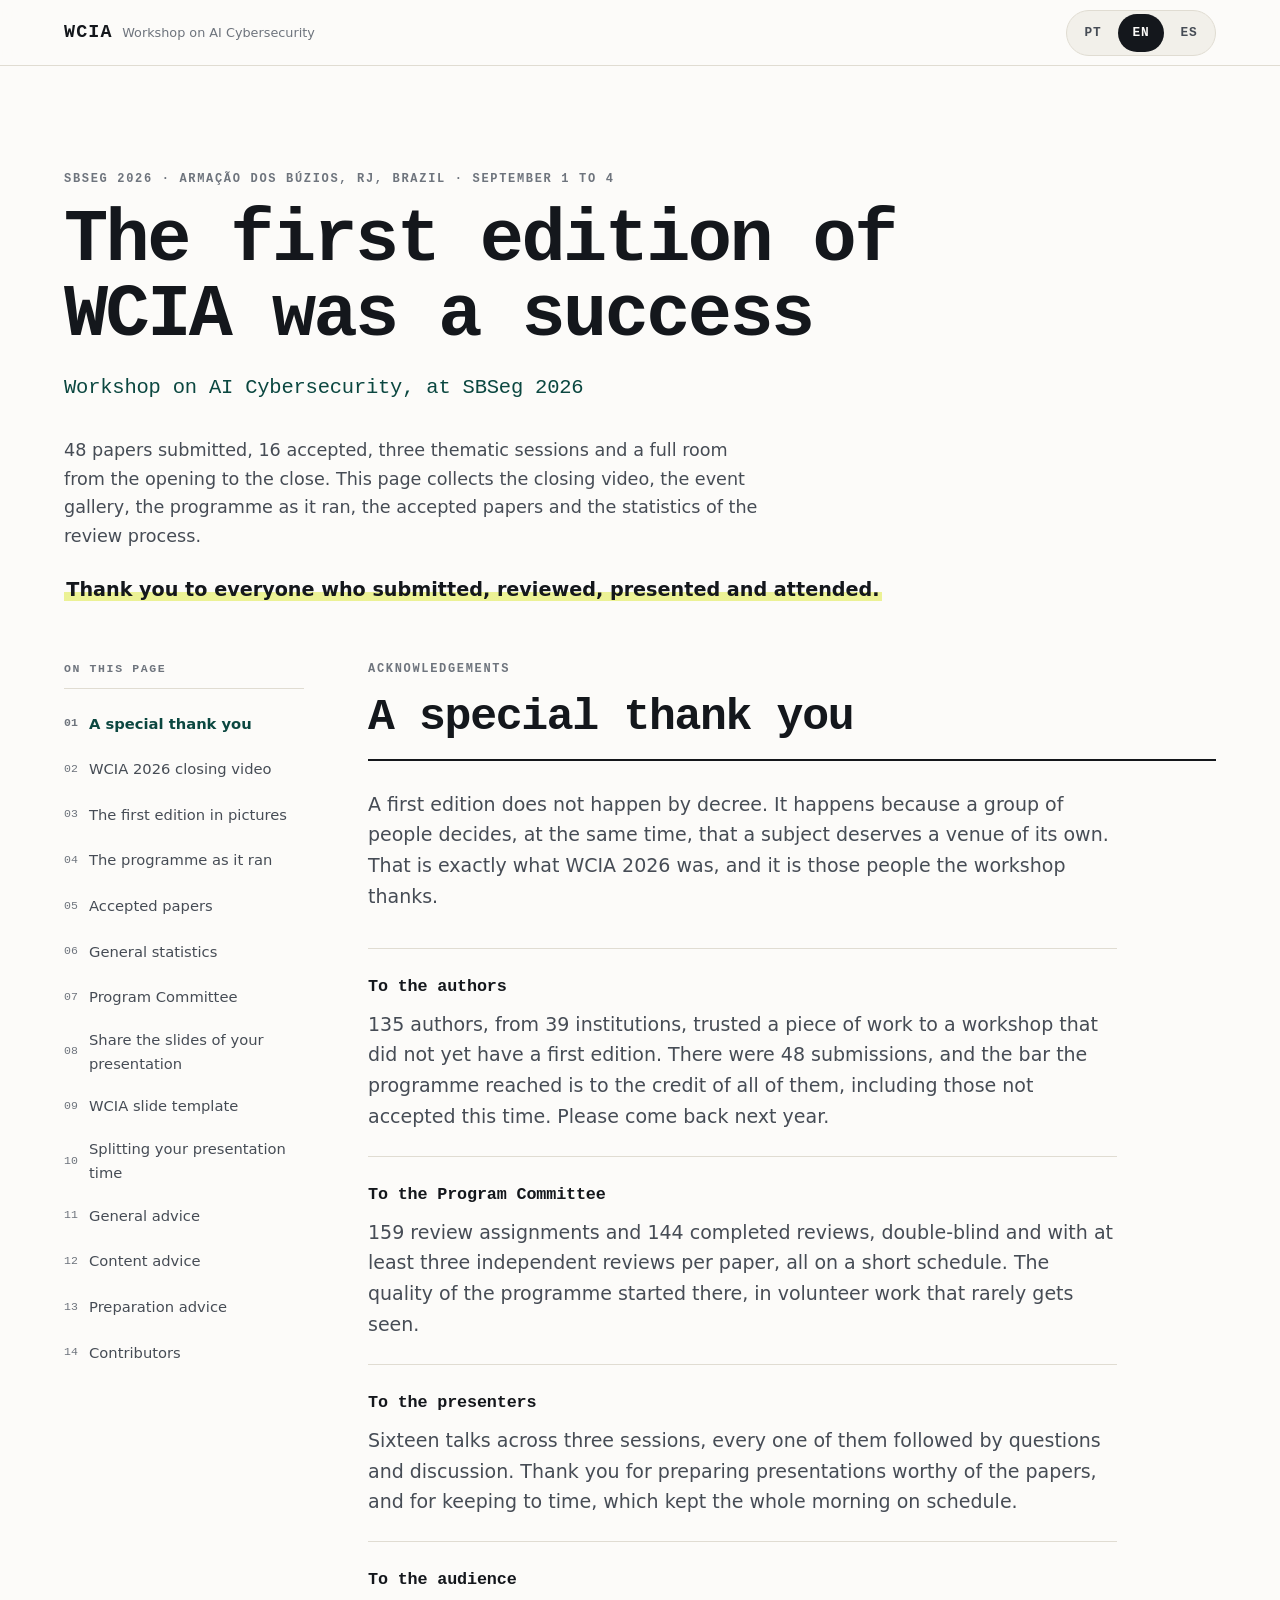
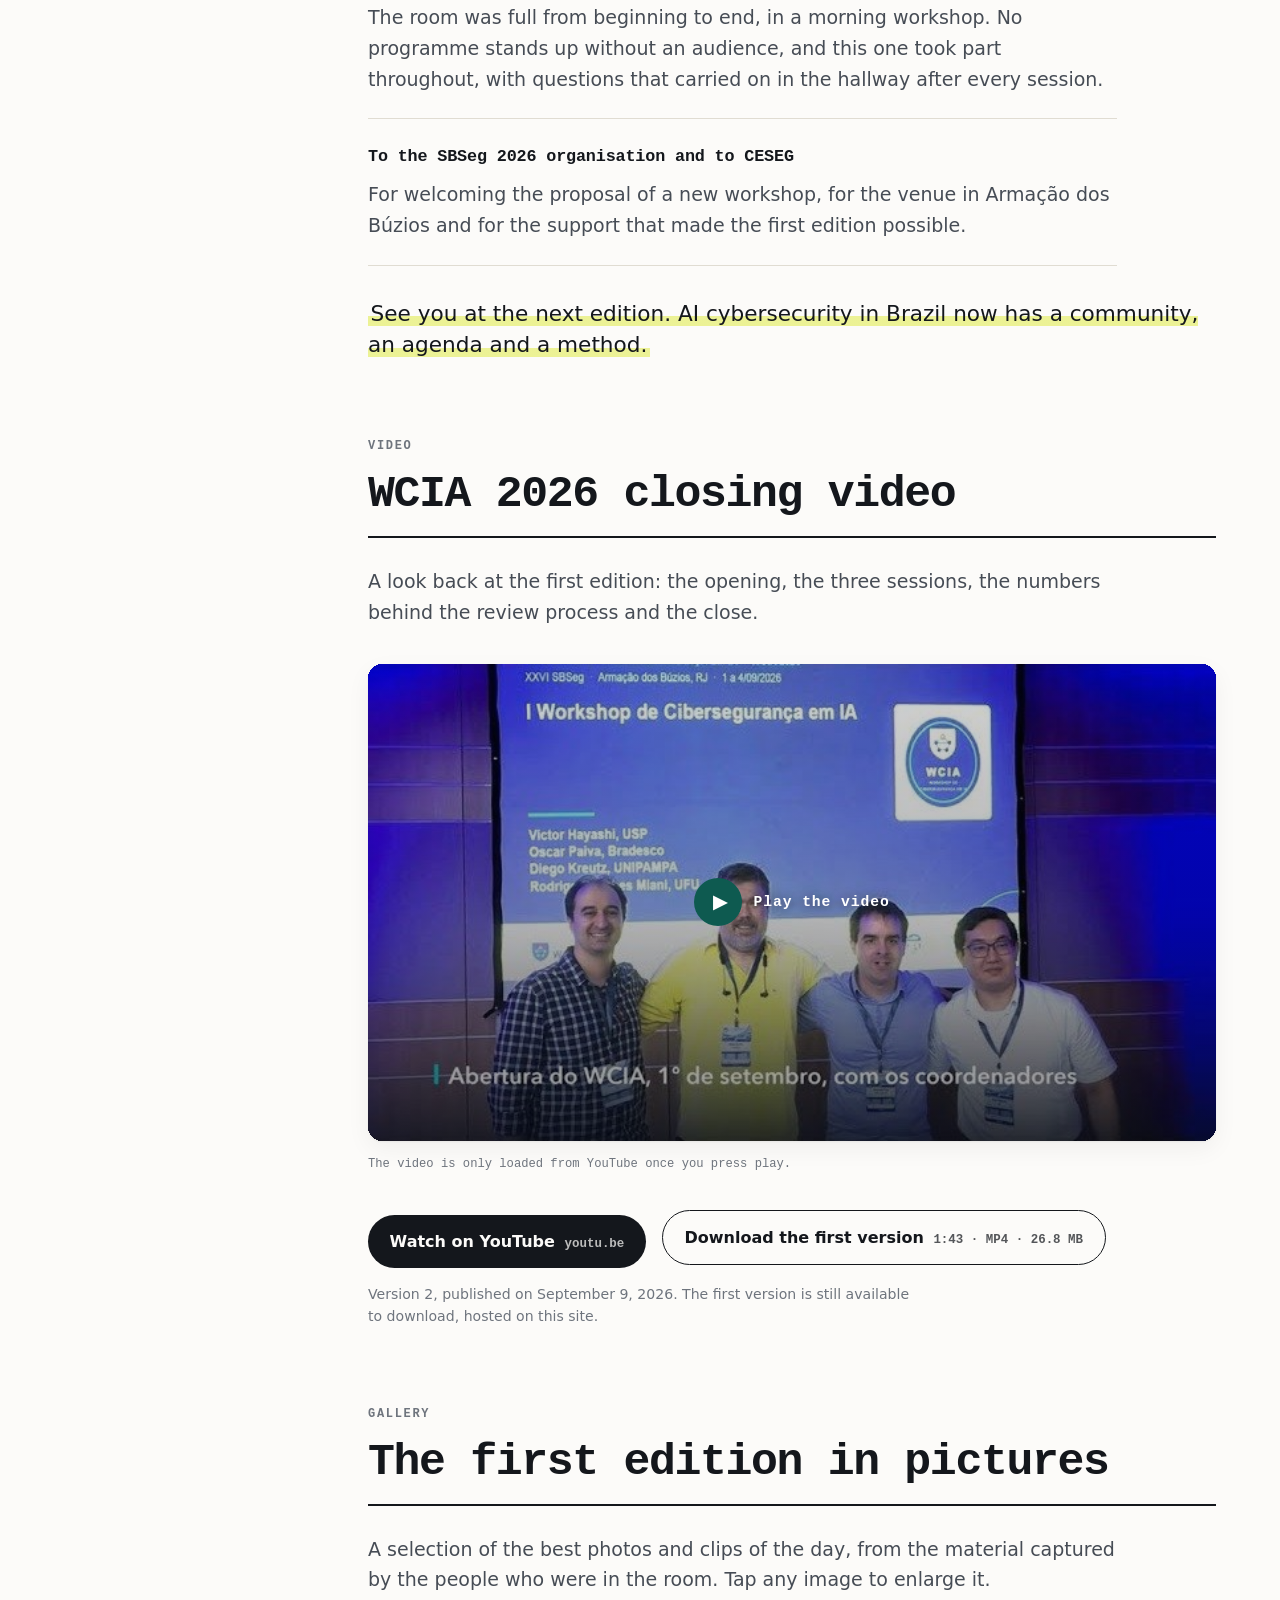
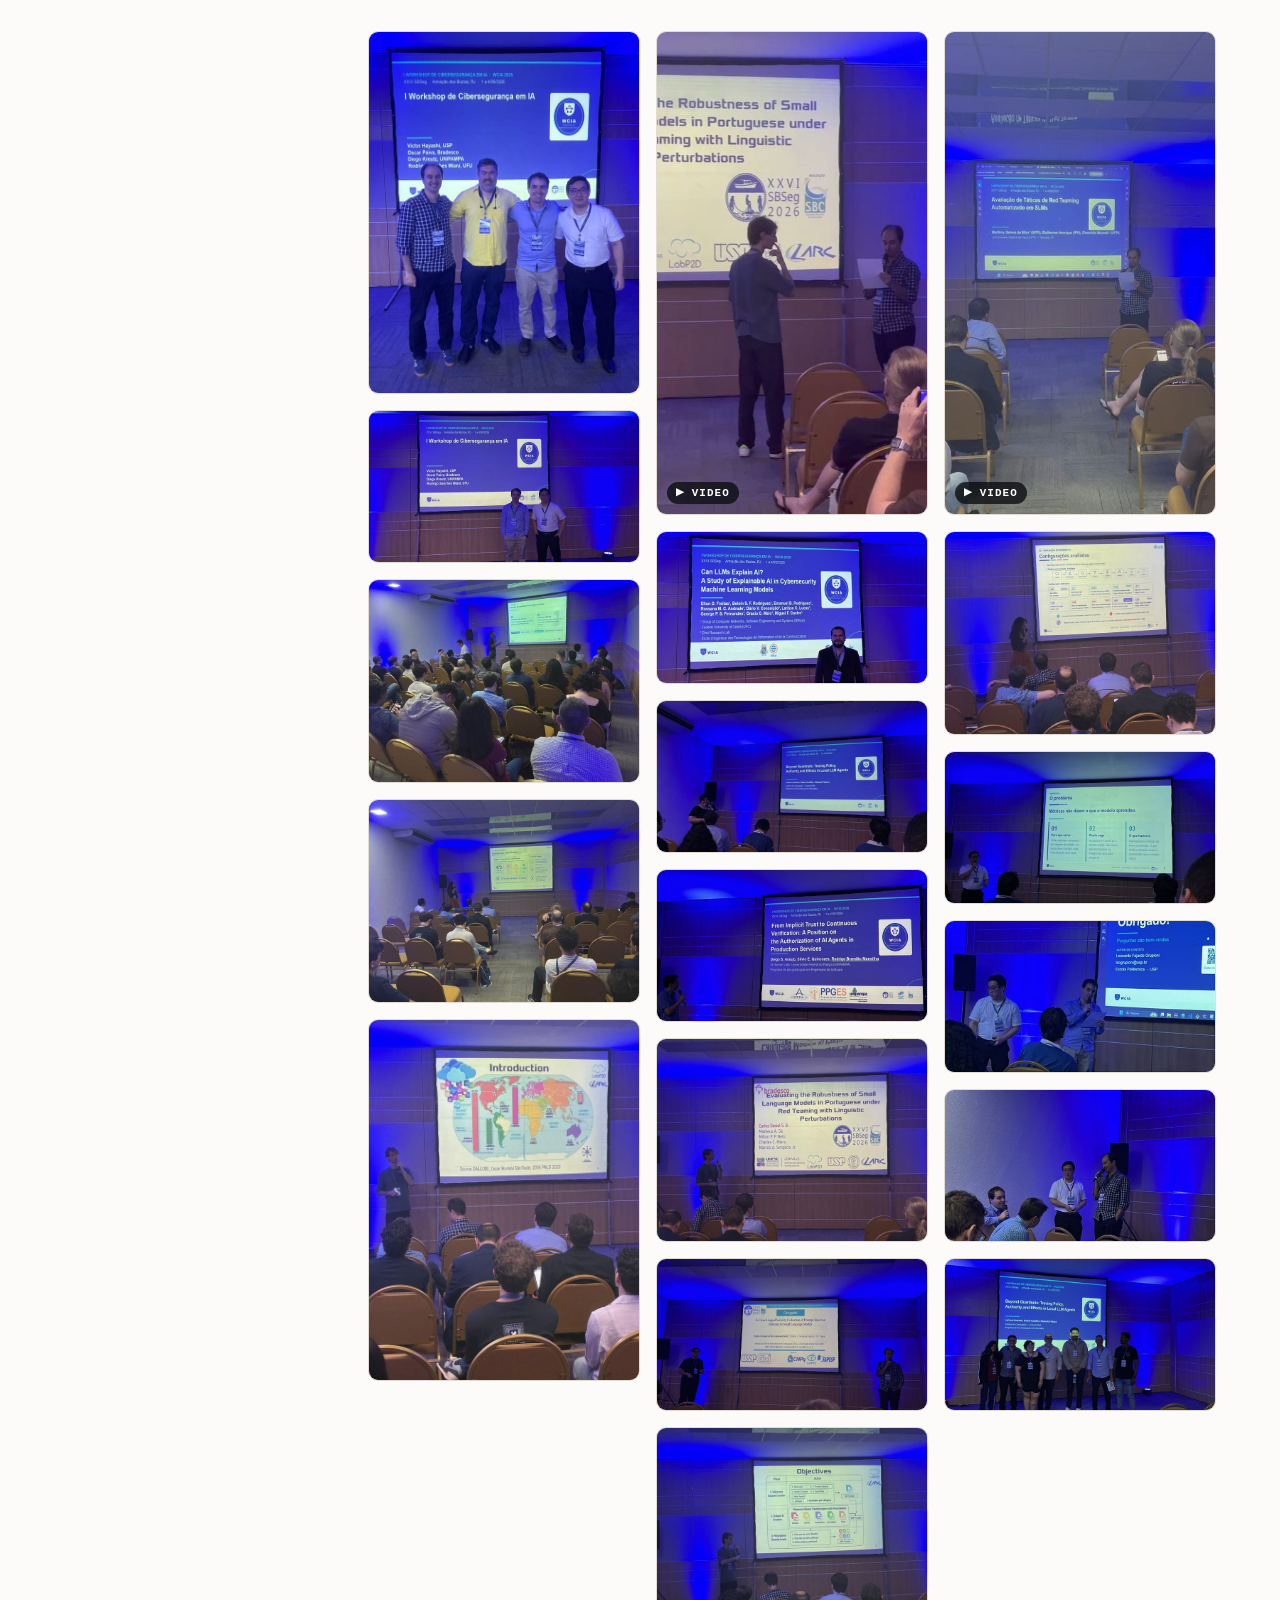
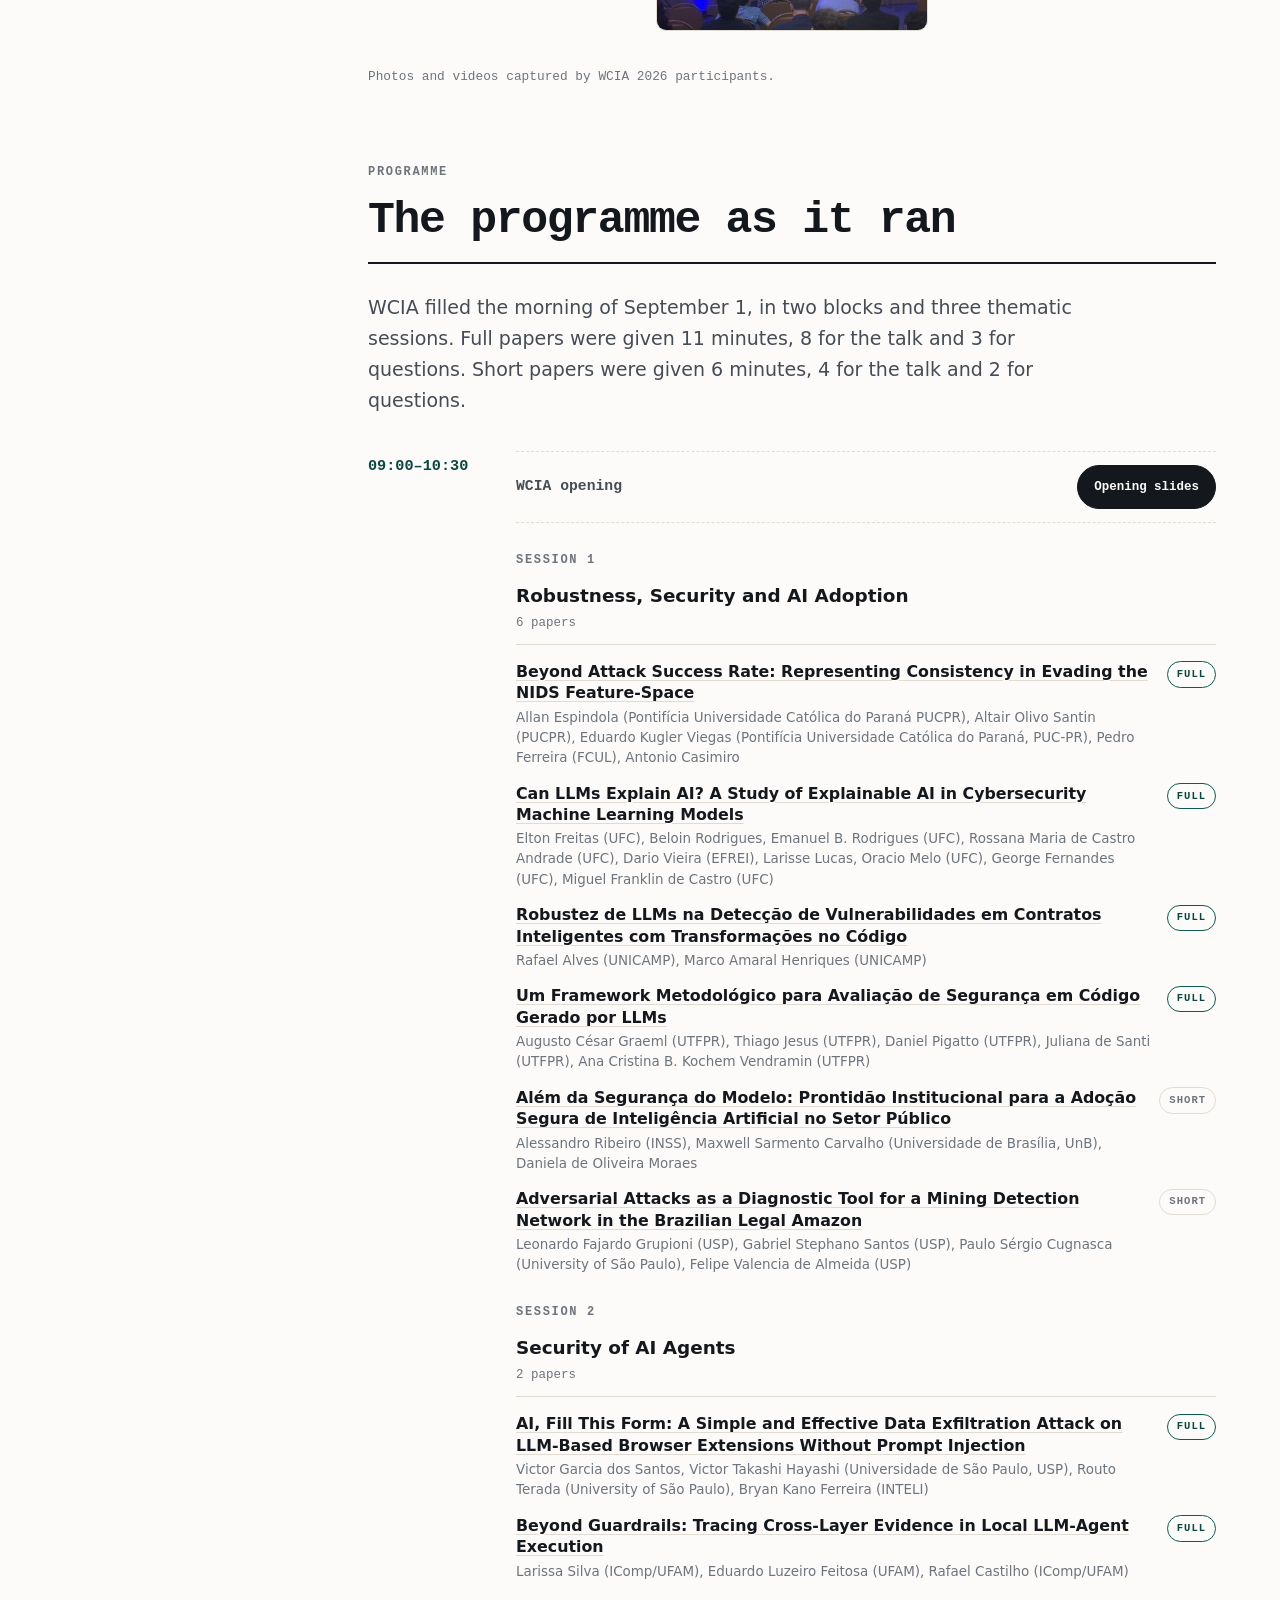
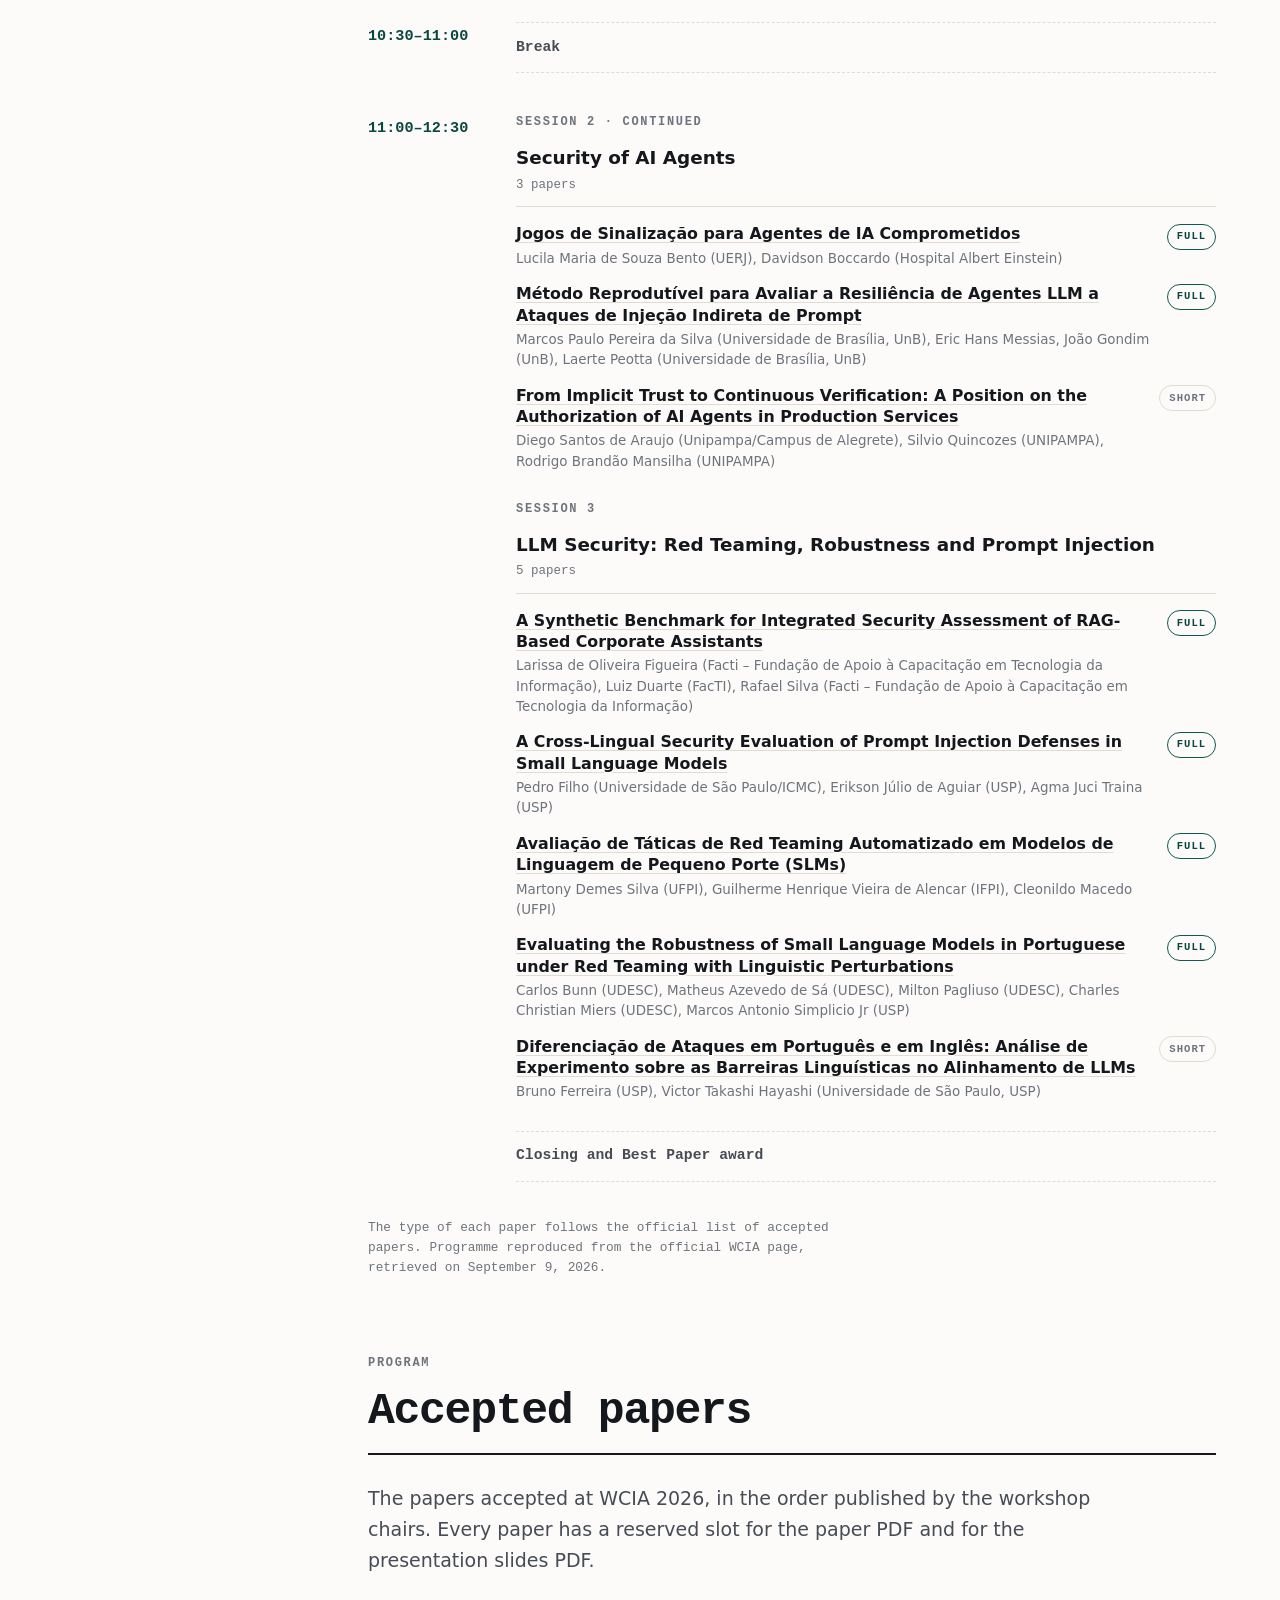
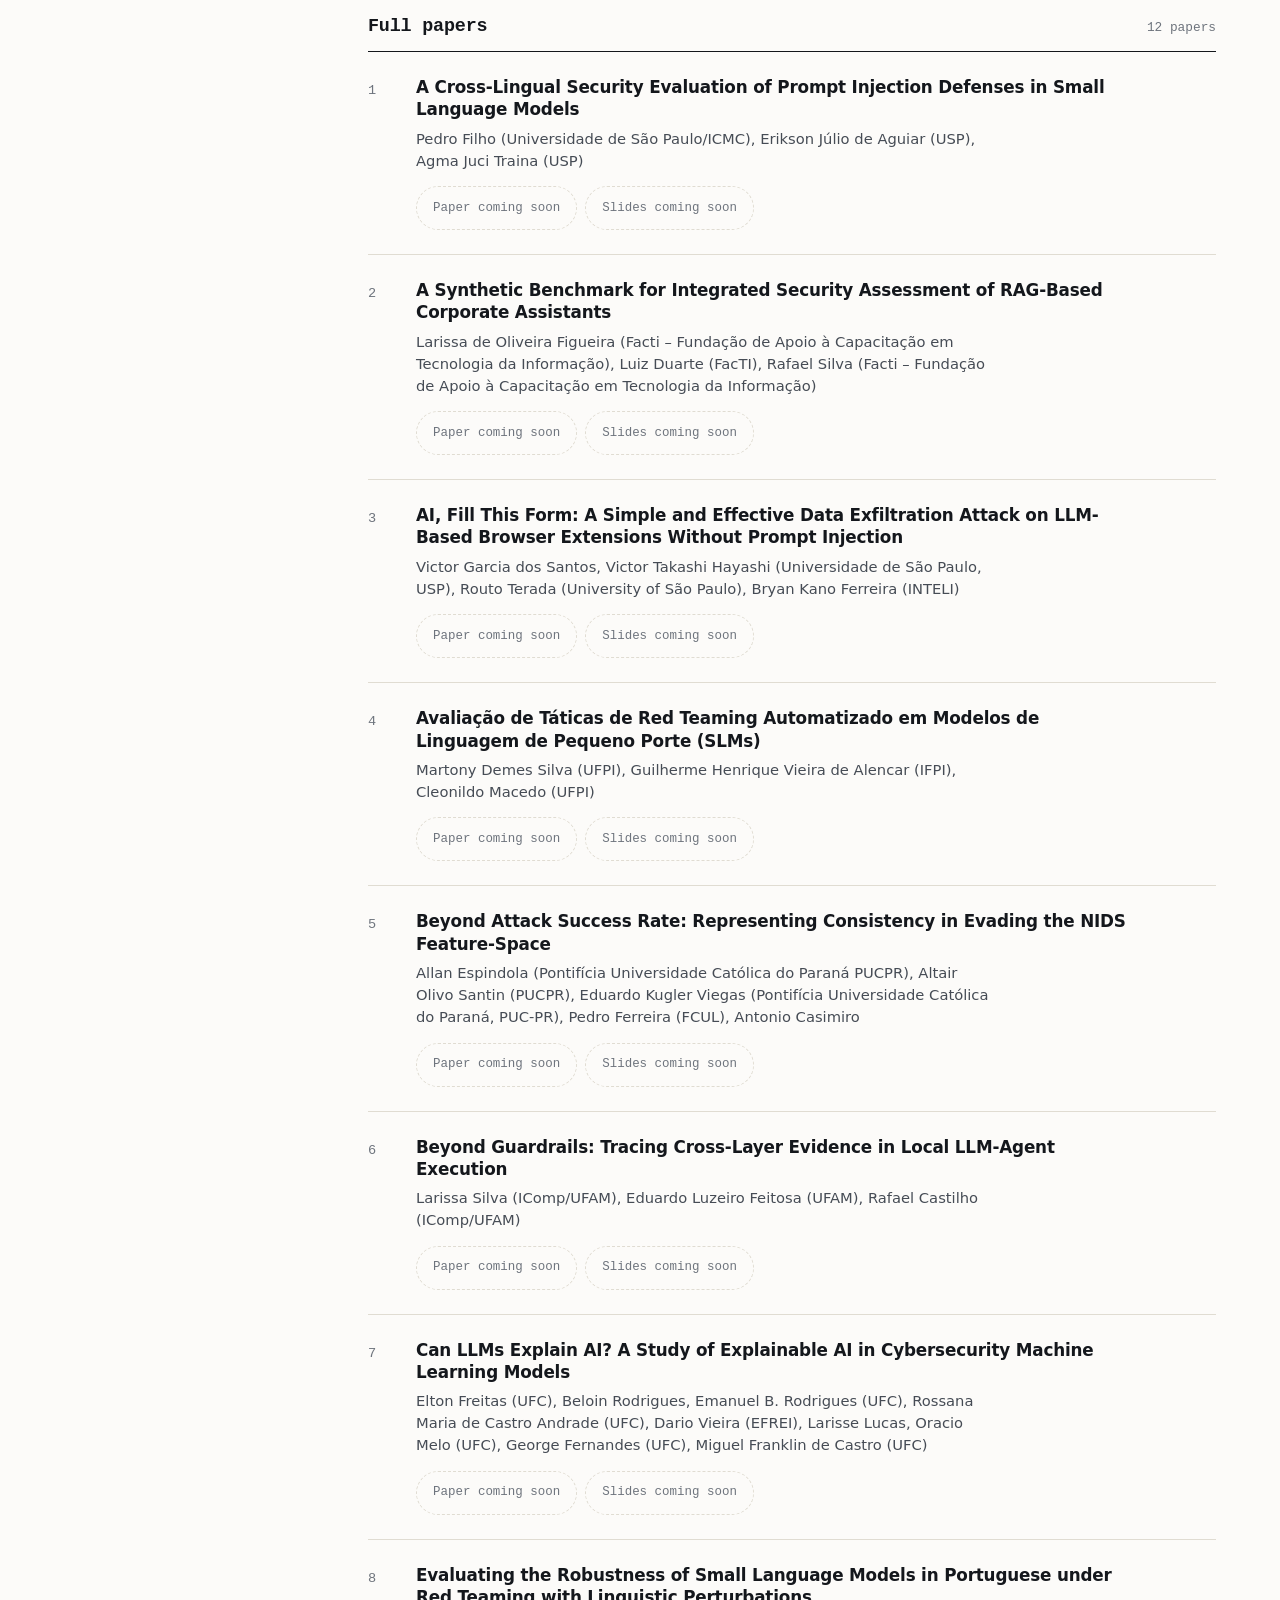
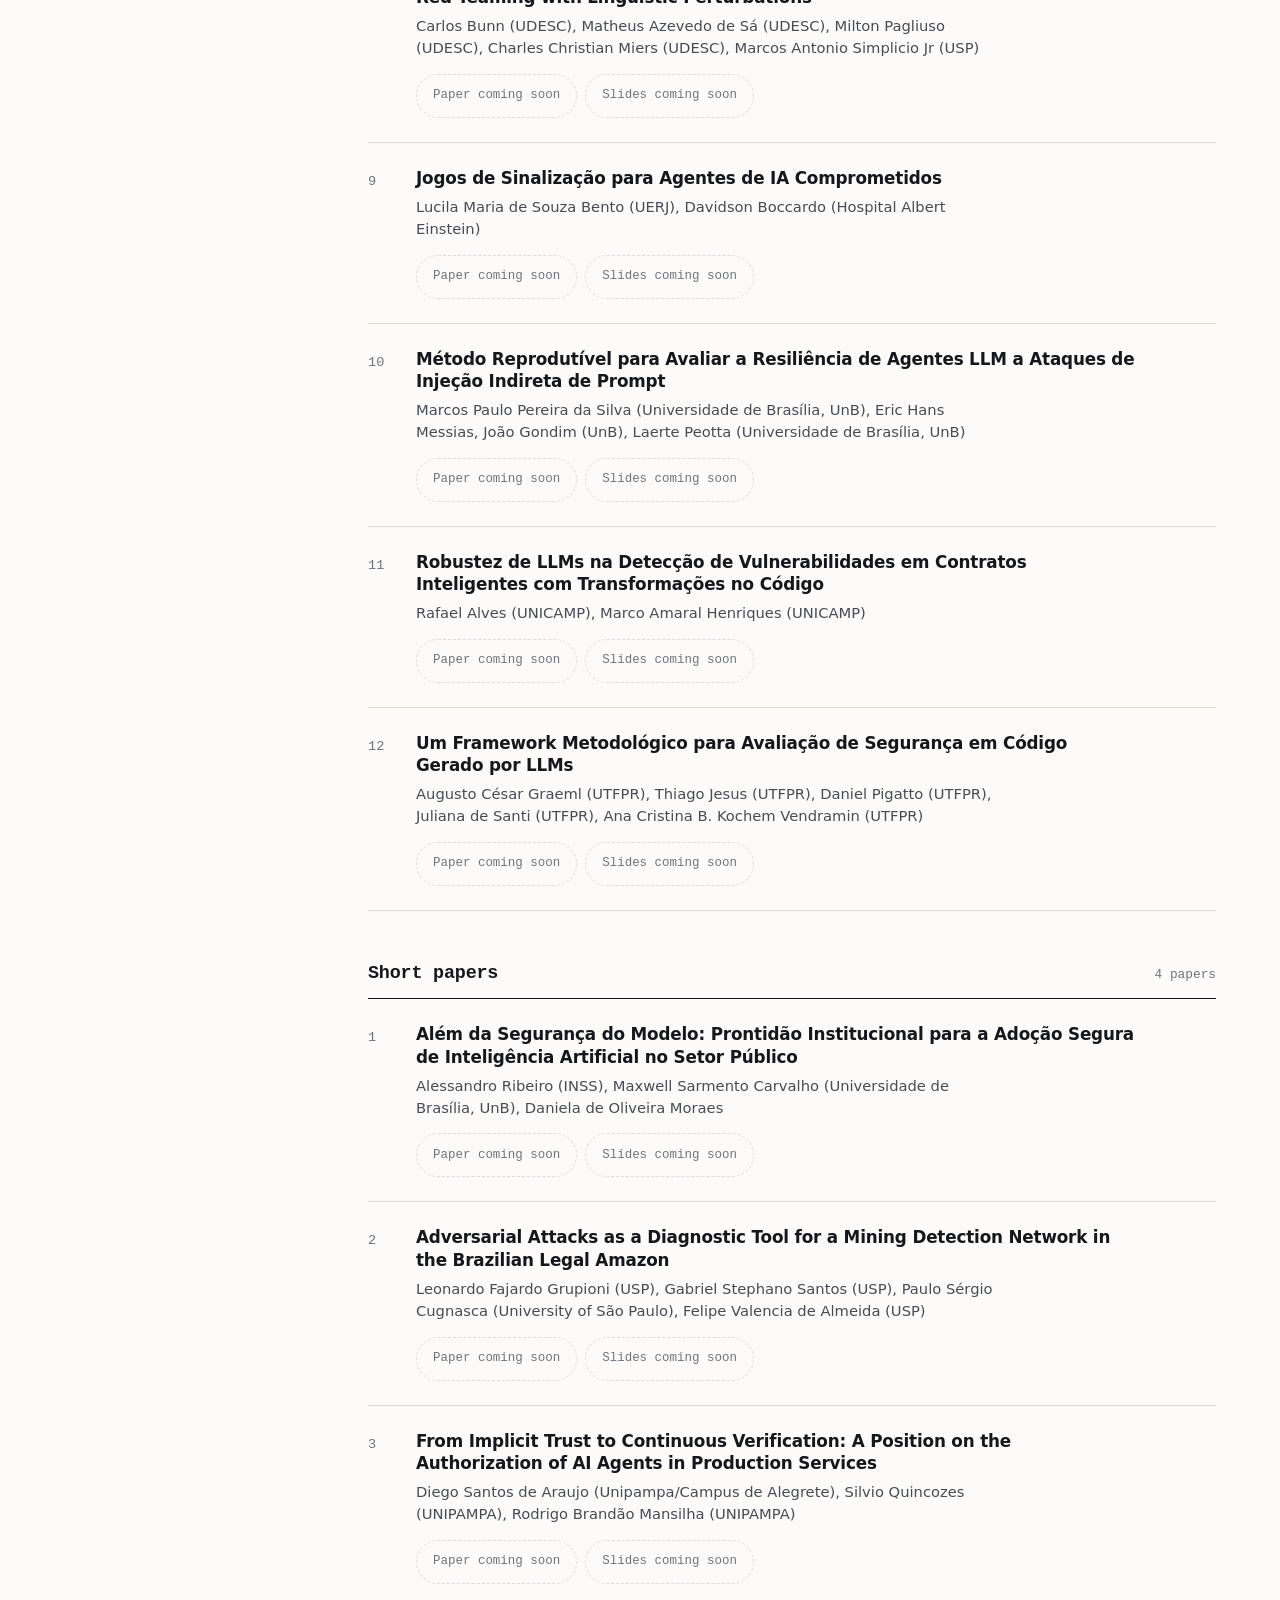
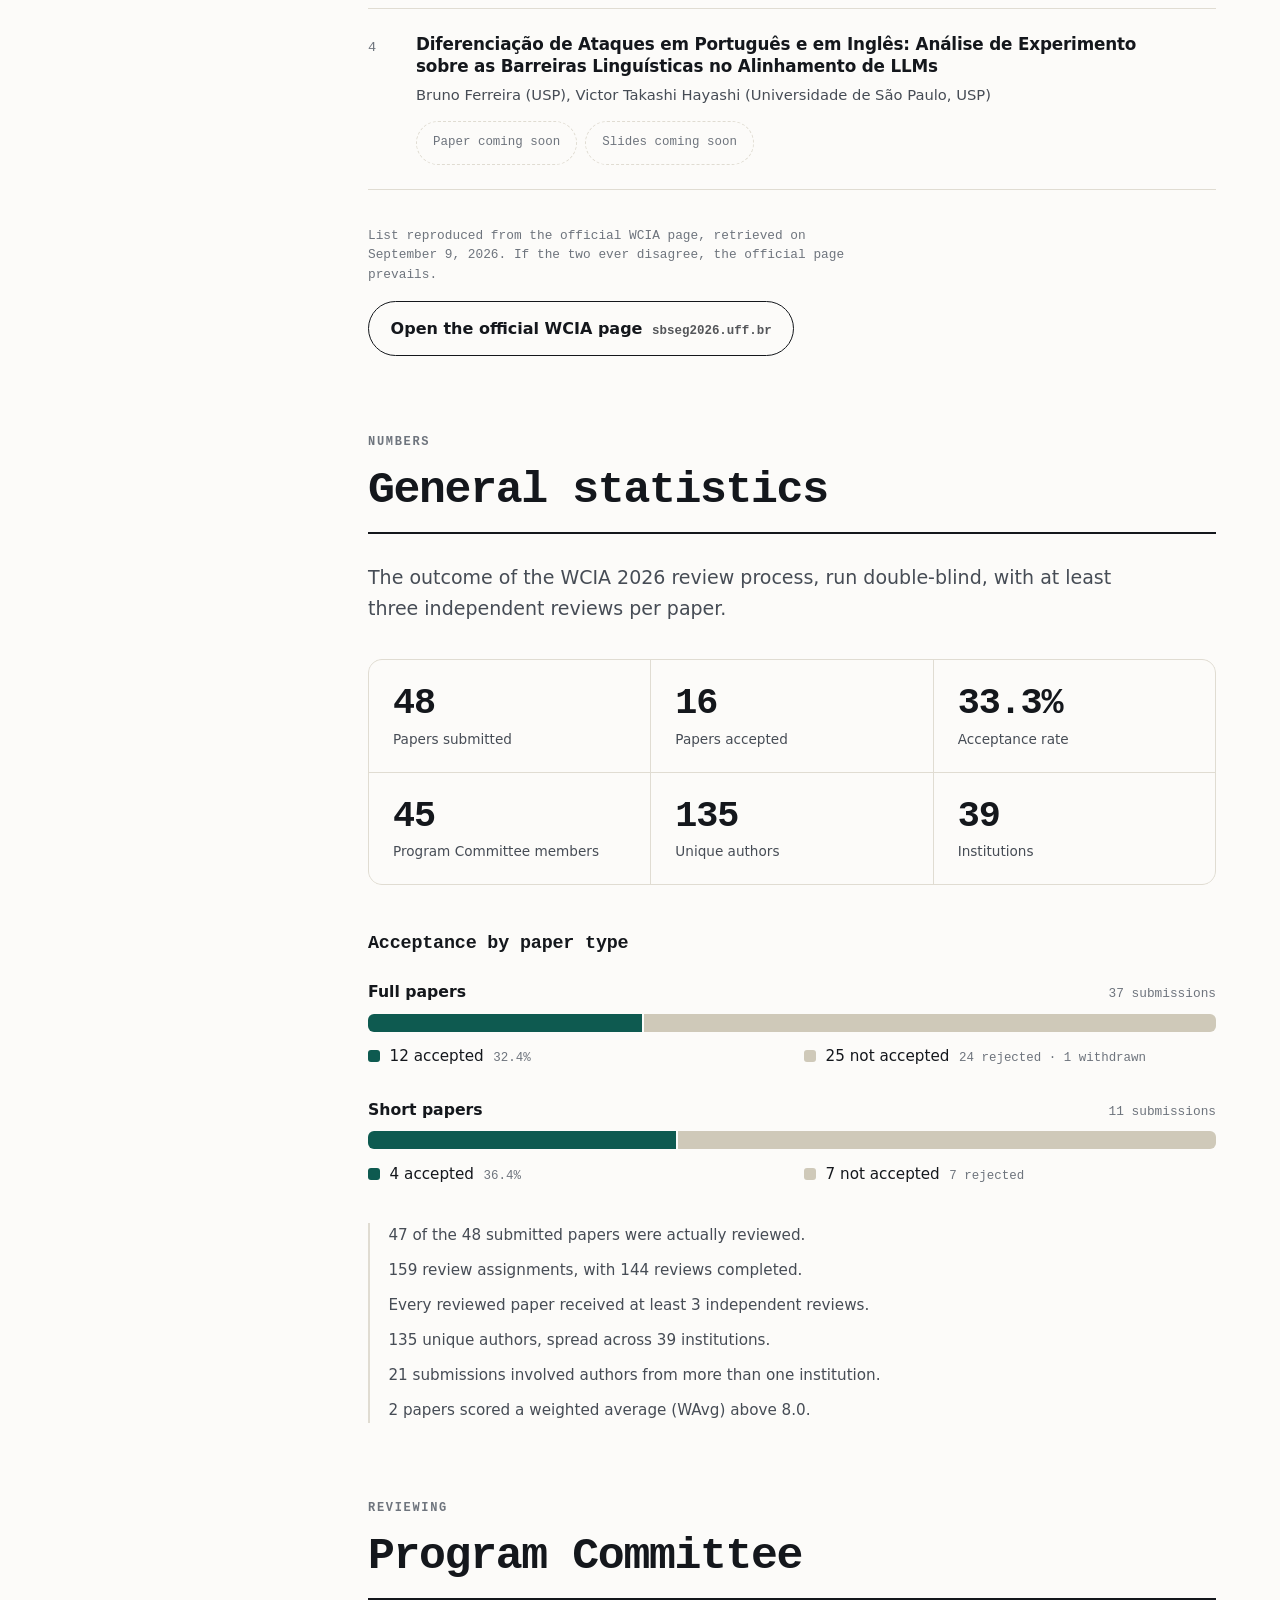
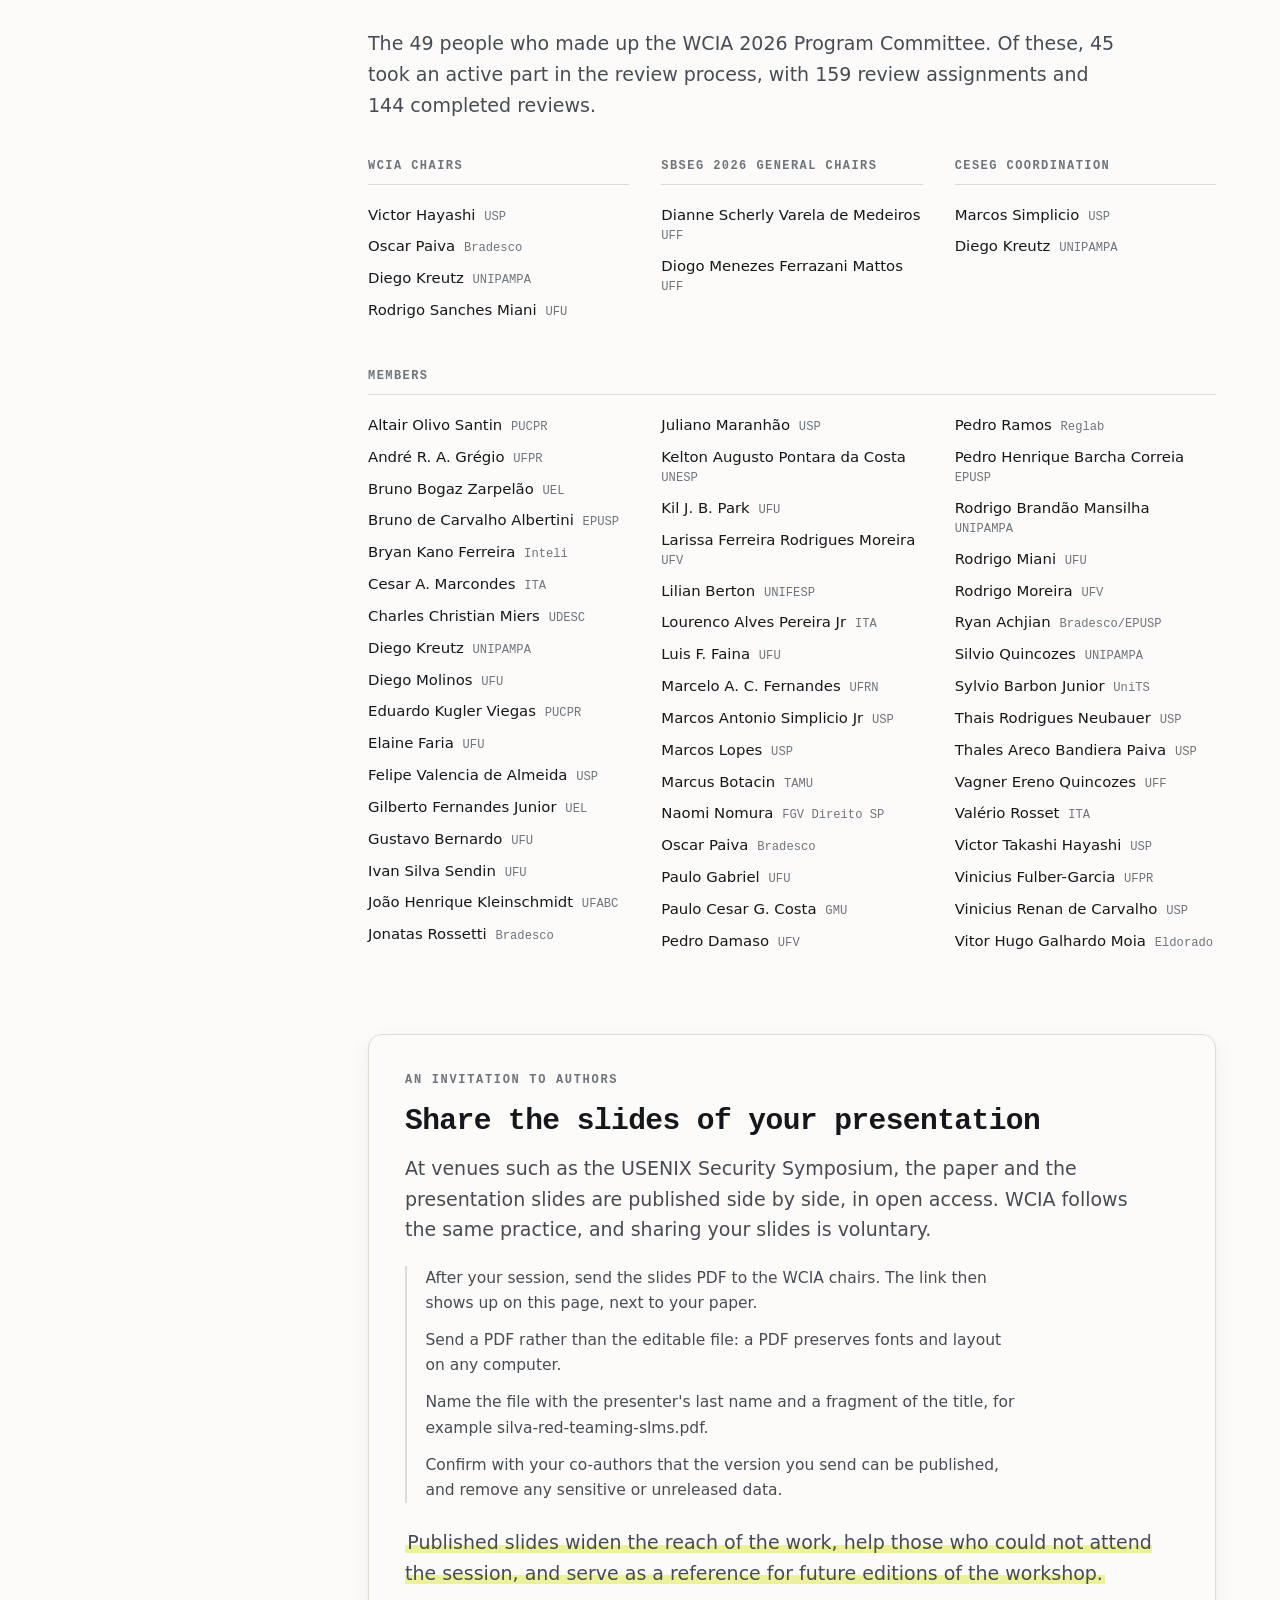
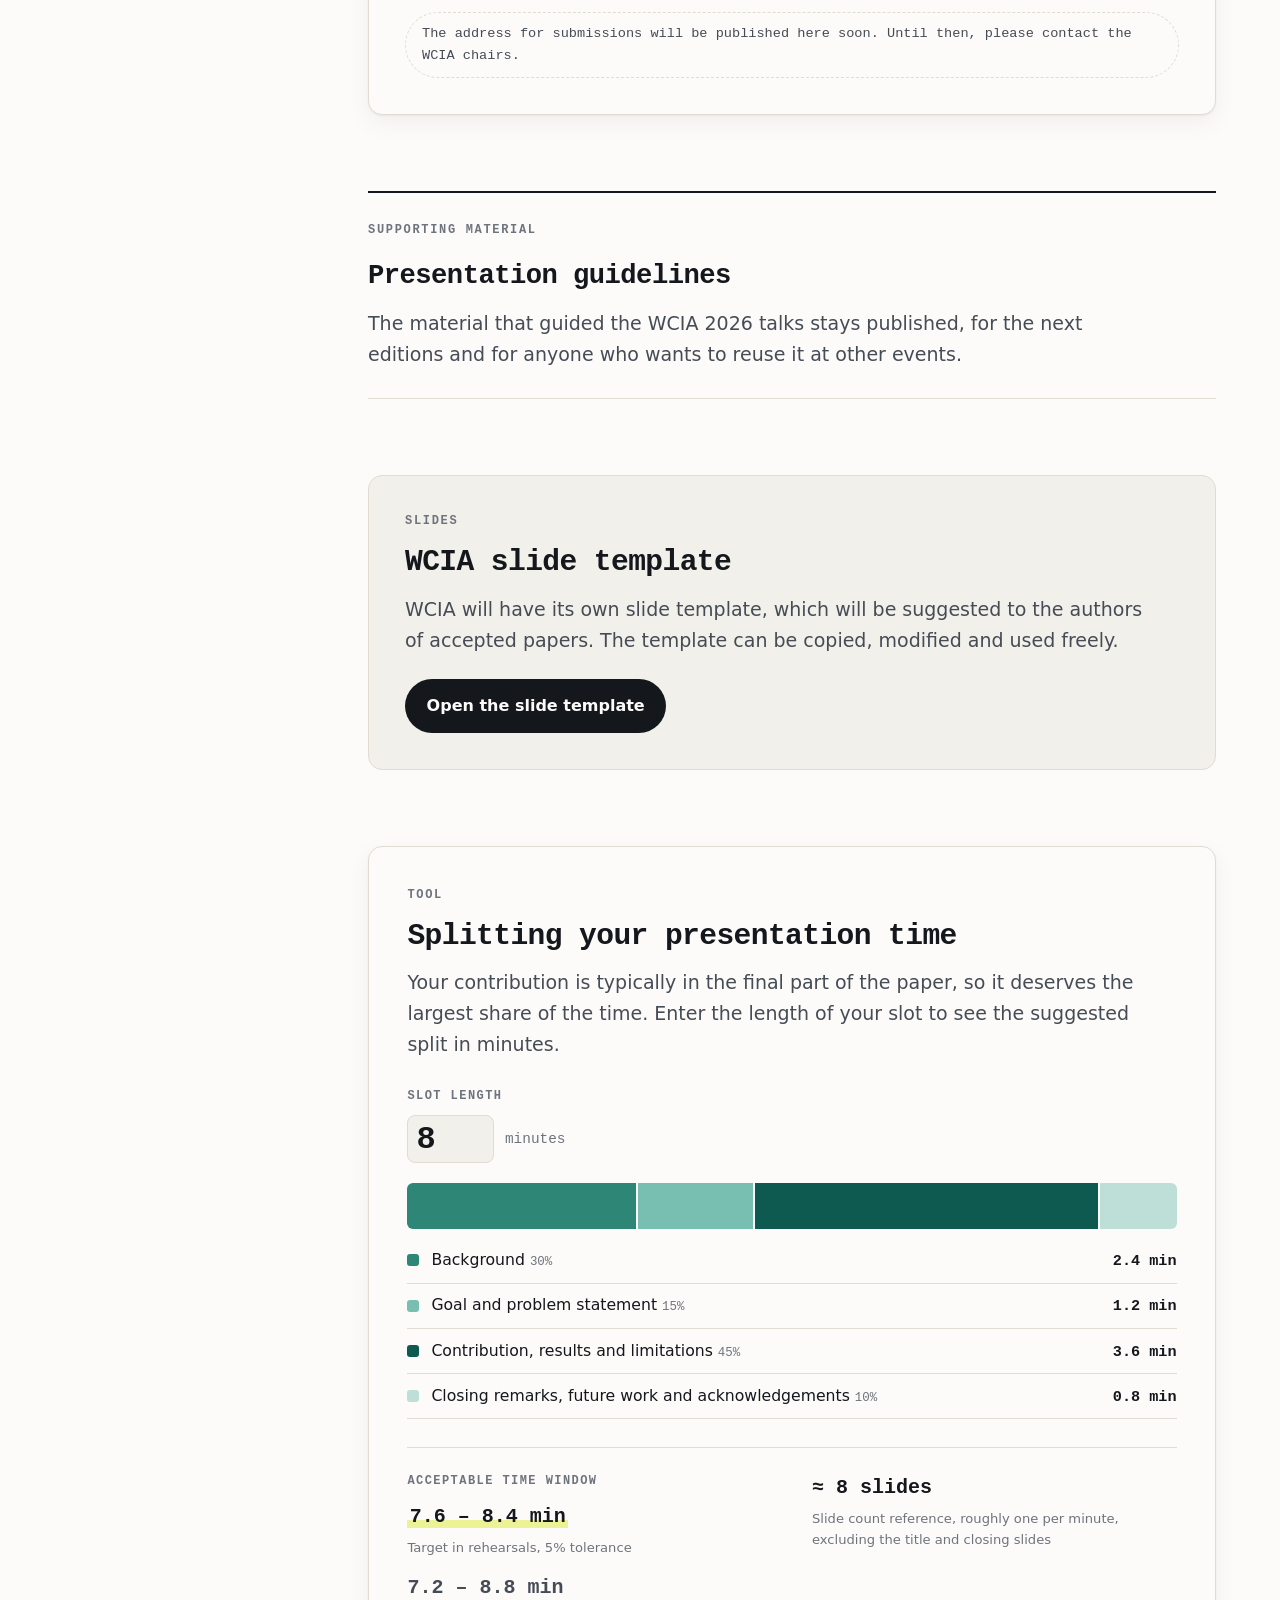
==== commit a196447c: "updates" ====
--- a/index.html
+++ b/index.html
@@ -70,13 +70,18 @@
         </div>
         <p class="section__lede" data-i18n="closing.text"></p>
         <div class="closing__frame" id="closing-frame"></div>
+        <p class="closing__privacy" data-i18n="closing.privacy"></p>
         <div class="closing__meta">
-          <p class="closing__version" id="closing-version"></p>
+          <a class="btn" id="closing-watch" href="#" target="_blank" rel="noopener" hidden>
+            <span data-i18n="closing.watch">Assistir no YouTube</span>
+            <span class="btn__host" data-i18n="closing.watchHost">youtu.be</span>
+          </a>
           <a class="btn btn--quiet" id="closing-download" href="#" download hidden>
-            <span data-i18n="closing.download">Baixar o vídeo</span>
+            <span data-i18n="closing.download">Baixar a primeira versão</span>
             <span class="btn__host" id="closing-size"></span>
           </a>
         </div>
+        <p class="closing__version" id="closing-version"></p>
       </section>
 
       <section class="gallery" id="galeria">
--- a/assets/css/style.css
+++ b/assets/css/style.css
@@ -1039,28 +1039,95 @@
   box-shadow: var(--shadow);
 }
 
-/* O vídeo é 16:9 e a moldura acompanha: sem a proporção declarada, o bloco
-   nasce com altura zero e a página salta quando os metadados chegam. */
-.closing__video {
+/* Tudo o que entra na moldura é 16:9, e a proporção é declarada: sem ela o
+   bloco nasce com altura zero e a página salta quando o vídeo, a capa ou o
+   player do YouTube chegam. */
+.closing__video,
+.closing__embed,
+.closing__facade {
   display: block;
   width: 100%;
   height: auto;
   aspect-ratio: 16 / 9;
   background: #000;
+  border: 0;
+}
+
+.closing__facade {
+  position: relative;
+  padding: 0;
+  cursor: pointer;
+  overflow: hidden;
+}
+
+/* A capa é 640x360, menor que a moldura na tela larga. object-fit cover deixa
+   o navegador ampliá-la preenchendo a área, em vez de deixar tarjas. */
+.closing__poster {
+  display: block;
+  width: 100%;
+  height: 100%;
+  object-fit: cover;
+}
+
+.closing__play {
+  position: absolute;
+  inset: 0;
+  display: flex;
+  align-items: center;
+  justify-content: center;
+  gap: .7rem;
+  font-family: var(--mono);
+  font-size: .92rem;
+  font-weight: 700;
+  letter-spacing: .06em;
+  color: #FFFFFF;
+  text-shadow: 0 1px 12px rgba(0, 0, 0, .6);
+  background: linear-gradient(rgba(8, 10, 13, .18), rgba(8, 10, 13, .42));
+  transition: background .18s ease;
+}
+
+.closing__facade:hover .closing__play { background: rgba(8, 10, 13, .5); }
+
+.closing__playicon {
+  display: inline-flex;
+  align-items: center;
+  justify-content: center;
+  width: 3rem;
+  height: 3rem;
+  padding-left: .18em;      /* o glifo ▶ tem folga à esquerda, isto o recentra */
+  border-radius: 999px;
+  background: var(--accent);
+  color: #FFFFFF;
+  font-size: 1.1rem;
+  text-shadow: none;
+}
+
+@media (prefers-color-scheme: dark) {
+  .closing__playicon { color: #0B2F2A; }
+}
+
+.closing__privacy {
+  margin: .9rem 0 0;
+  font-family: var(--mono);
+  font-size: .76rem;
+  line-height: 1.5;
+  color: var(--ink-3);
 }
 
 .closing__meta {
   display: flex;
   flex-wrap: wrap;
   align-items: center;
-  gap: 1rem 1.5rem;
+  gap: 1rem;
   margin-top: 1.1rem;
 }
 
 .closing__version {
-  margin: 0;
+  margin: 1rem 0 0;
   font-size: .88rem;
-  color: var(--ink-3);
+  line-height: 1.55;
+  color: var(--ink-3);
+  max-width: var(--measure);
 }
 
 /* --- Galeria ------------------------------------------------------------- */
@@ -1273,10 +1340,17 @@
 
 /* Abertura, intervalo e encerramento não têm artigos, então são uma linha só,
    marcada por um fio pontilhado para não competir com as sessões. */
+/* A abertura leva o link dos slides à direita, na mesma linha do rótulo; o
+   intervalo e o encerramento não têm link e a linha continua com um item só. */
 .prog__moment {
   padding: .8rem 0;
   border-top: 1px dashed var(--rule);
   border-bottom: 1px dashed var(--rule);
+  display: flex;
+  flex-wrap: wrap;
+  align-items: center;
+  justify-content: space-between;
+  gap: .6rem 1rem;
 }
 
 .prog__momenttitle {
@@ -1517,7 +1591,7 @@
 
   /* O vídeo não existe no papel, e a galeria vira uma coluna só para que
      nenhuma foto seja cortada entre duas páginas. */
-  .closing__frame { display: none; }
+  .closing__frame, .closing__privacy { display: none; }
   .gallery__grid { column-width: auto; columns: 2; }
   .asset { min-height: 0; padding: 0; border: 0; border-radius: 0; }
   a.asset { background: none; color: #000; text-decoration: underline; }
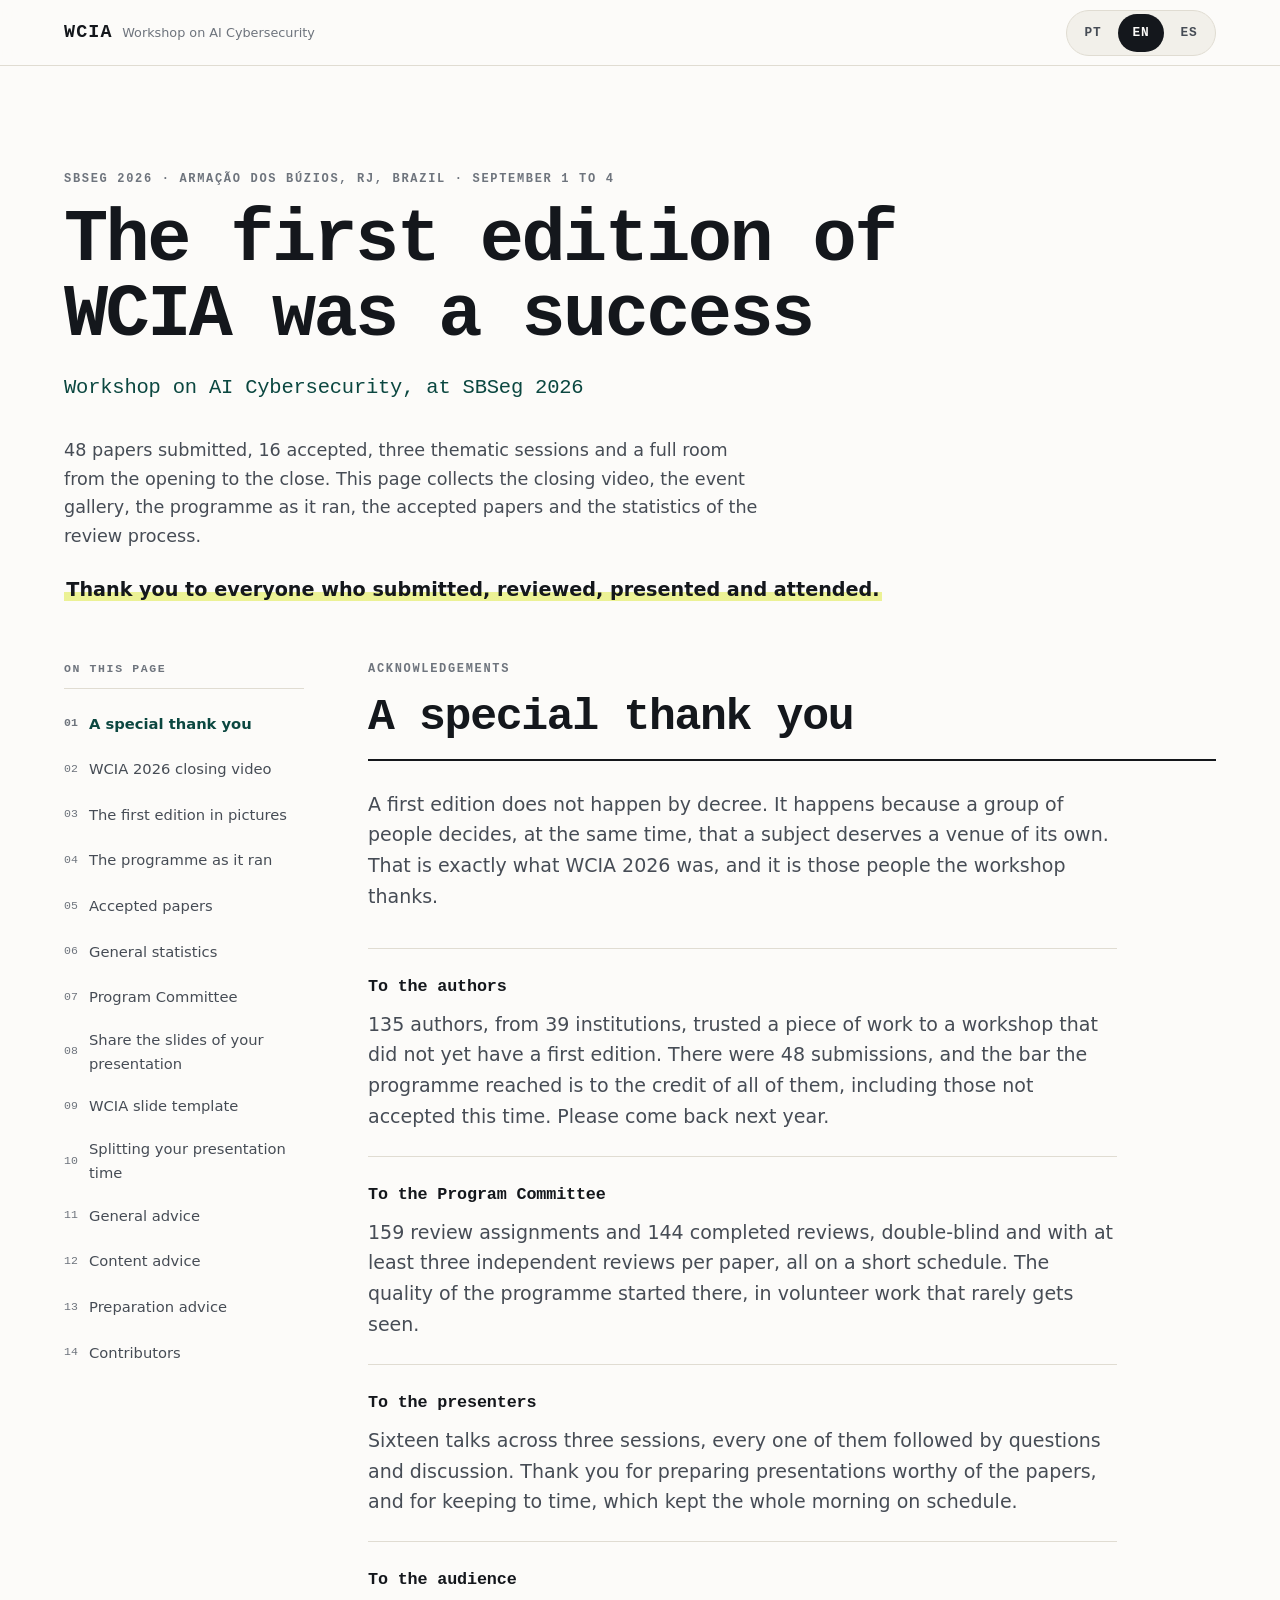
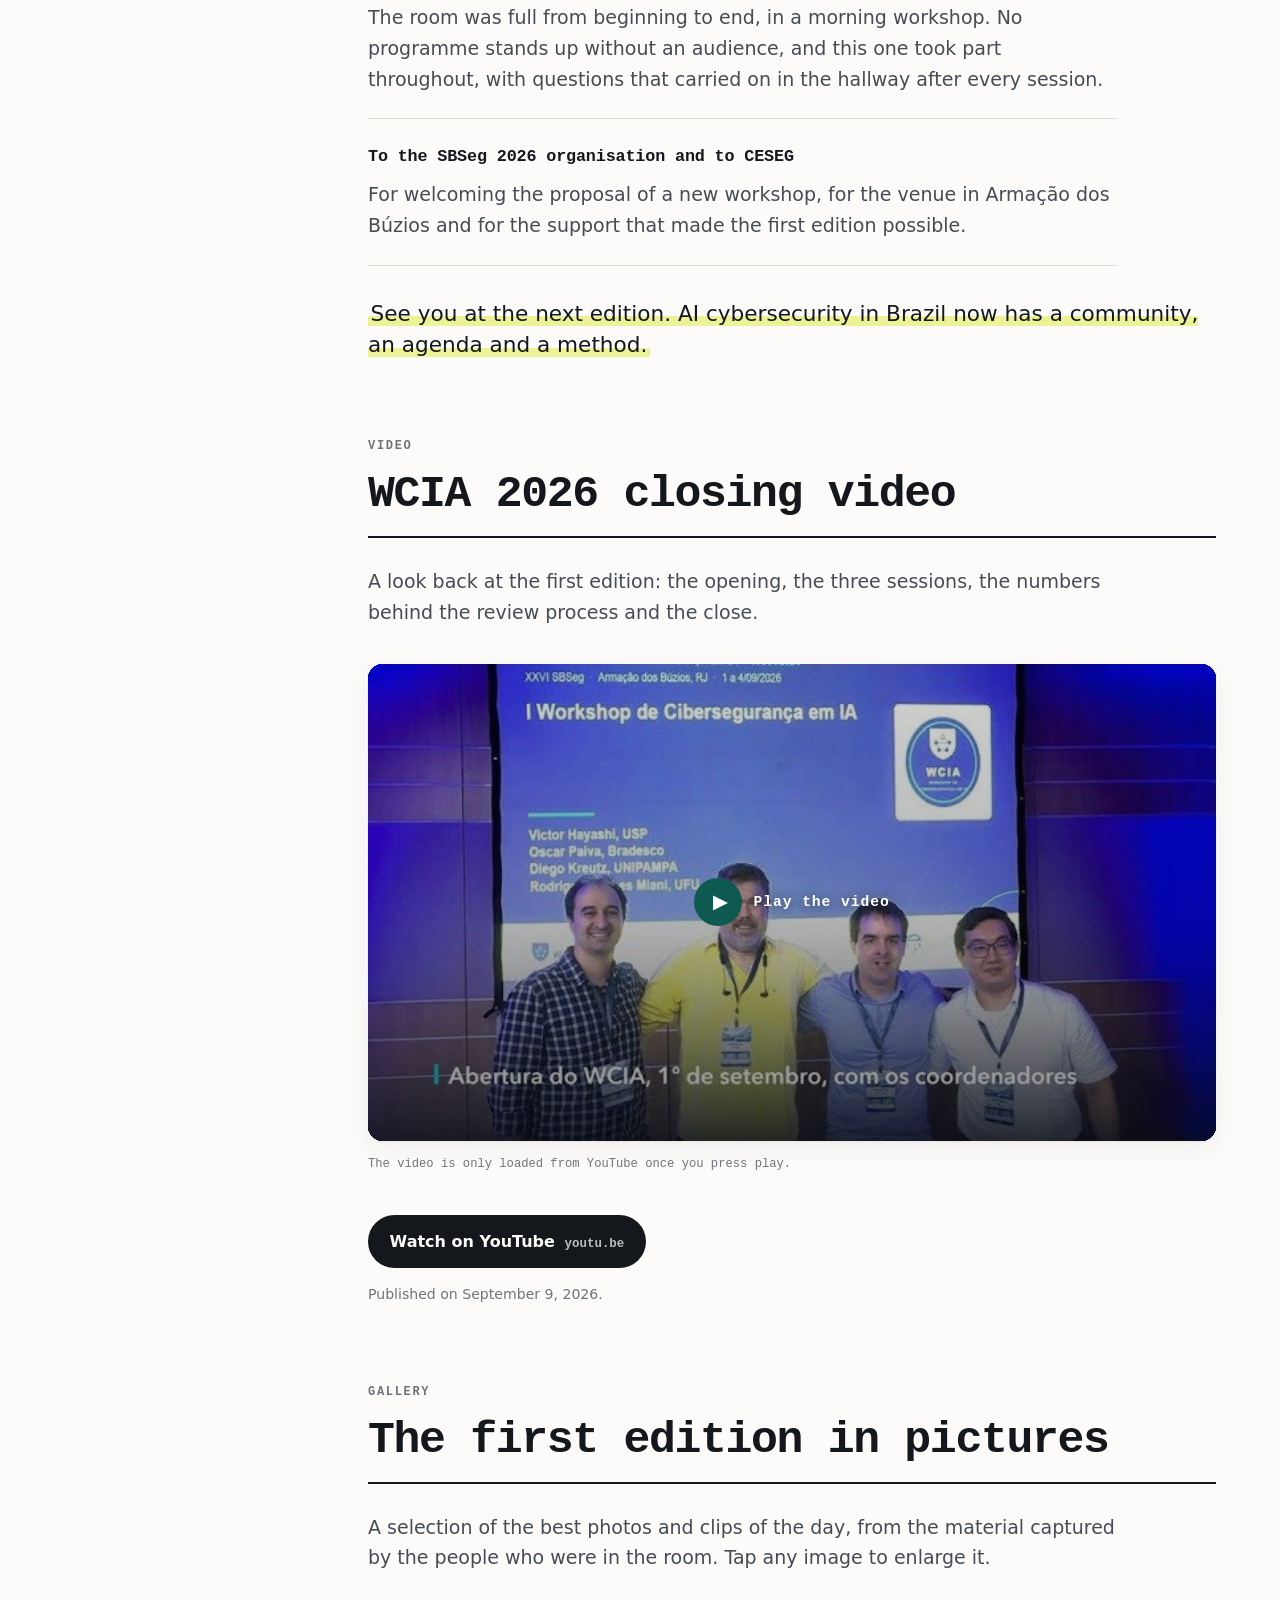
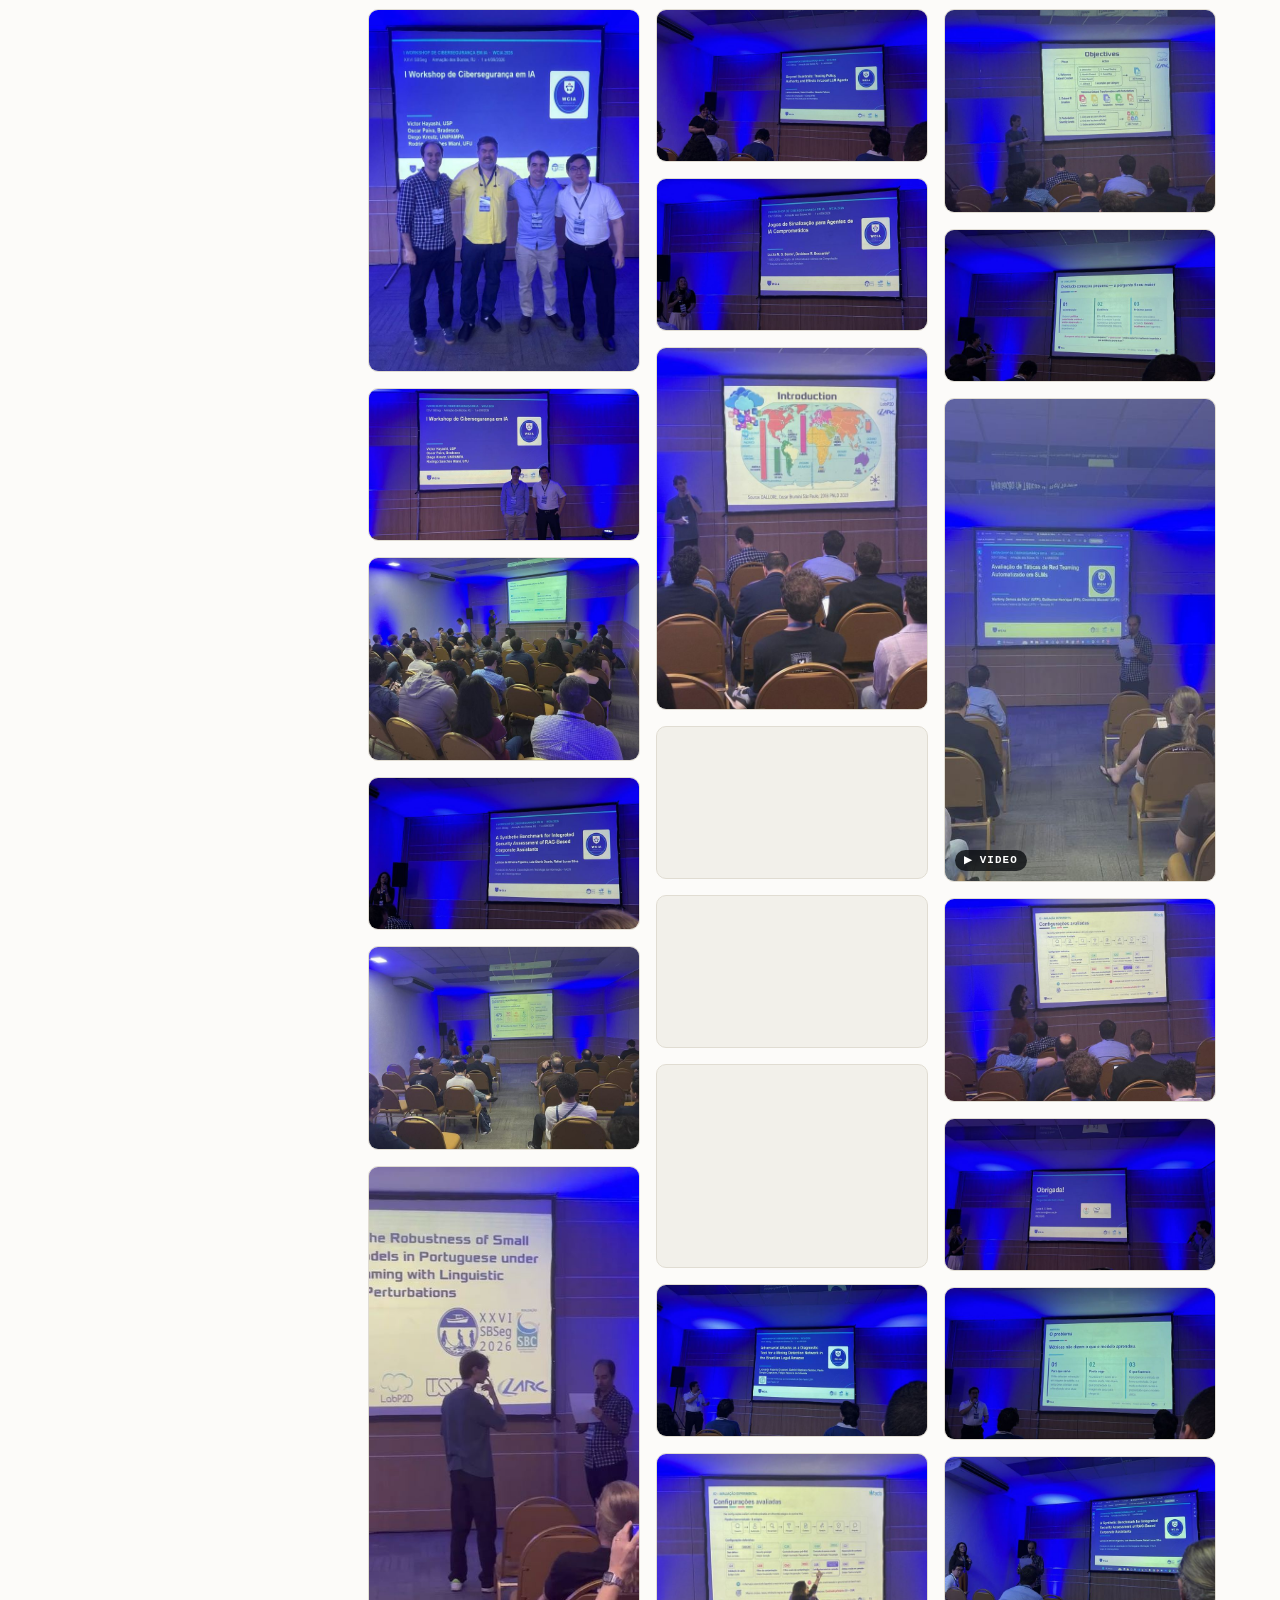
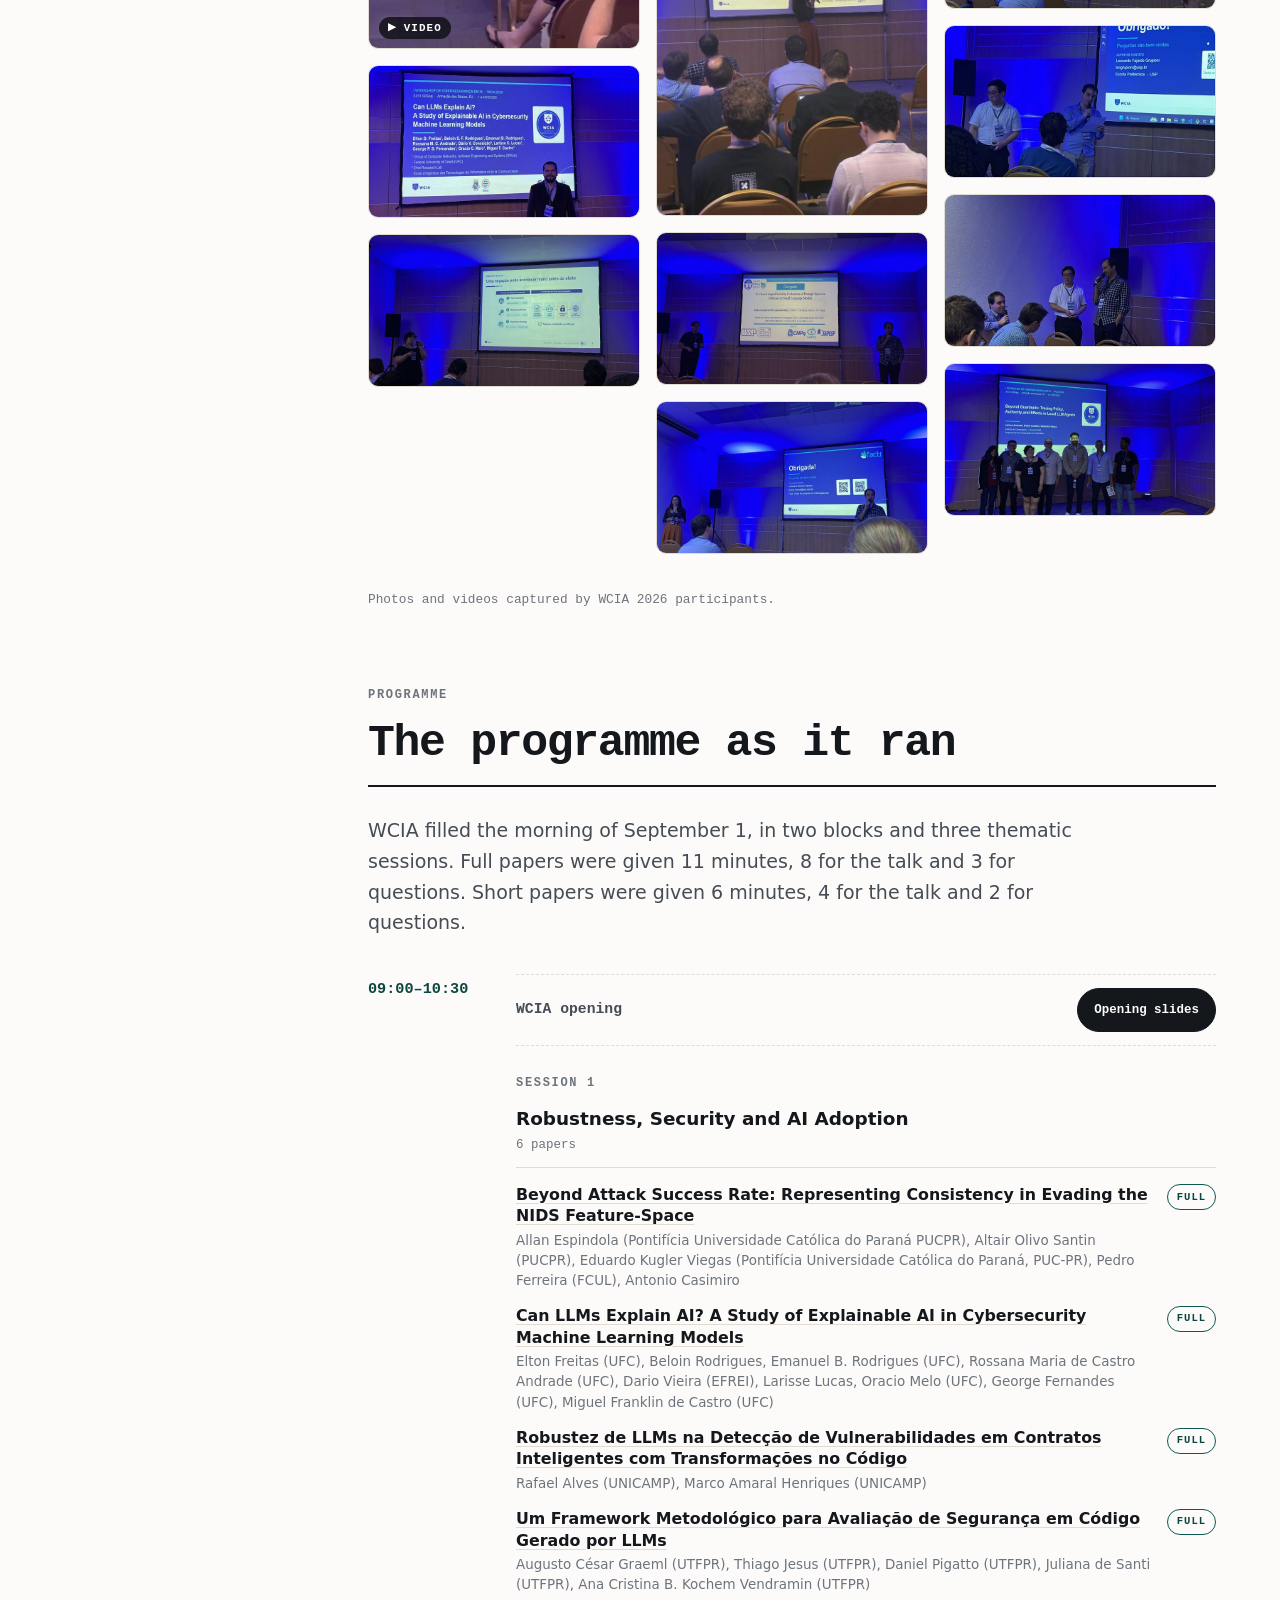
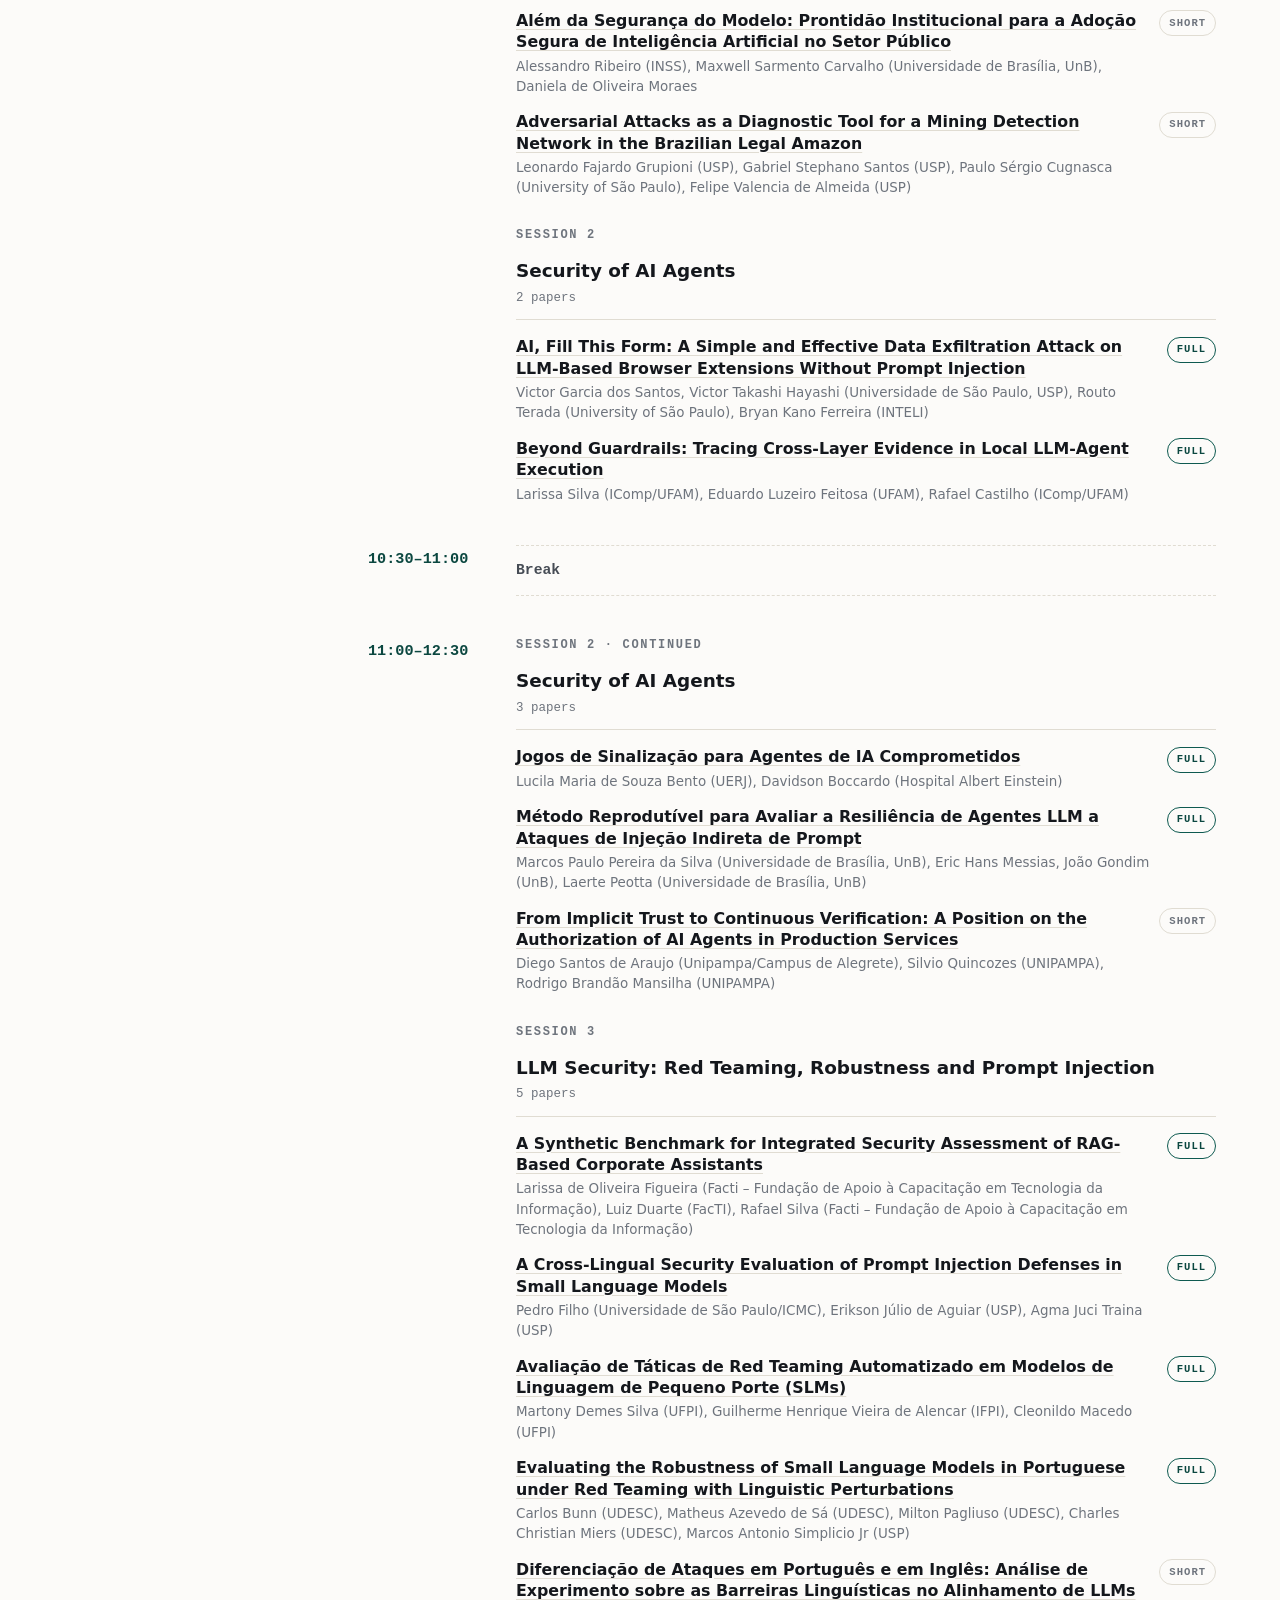
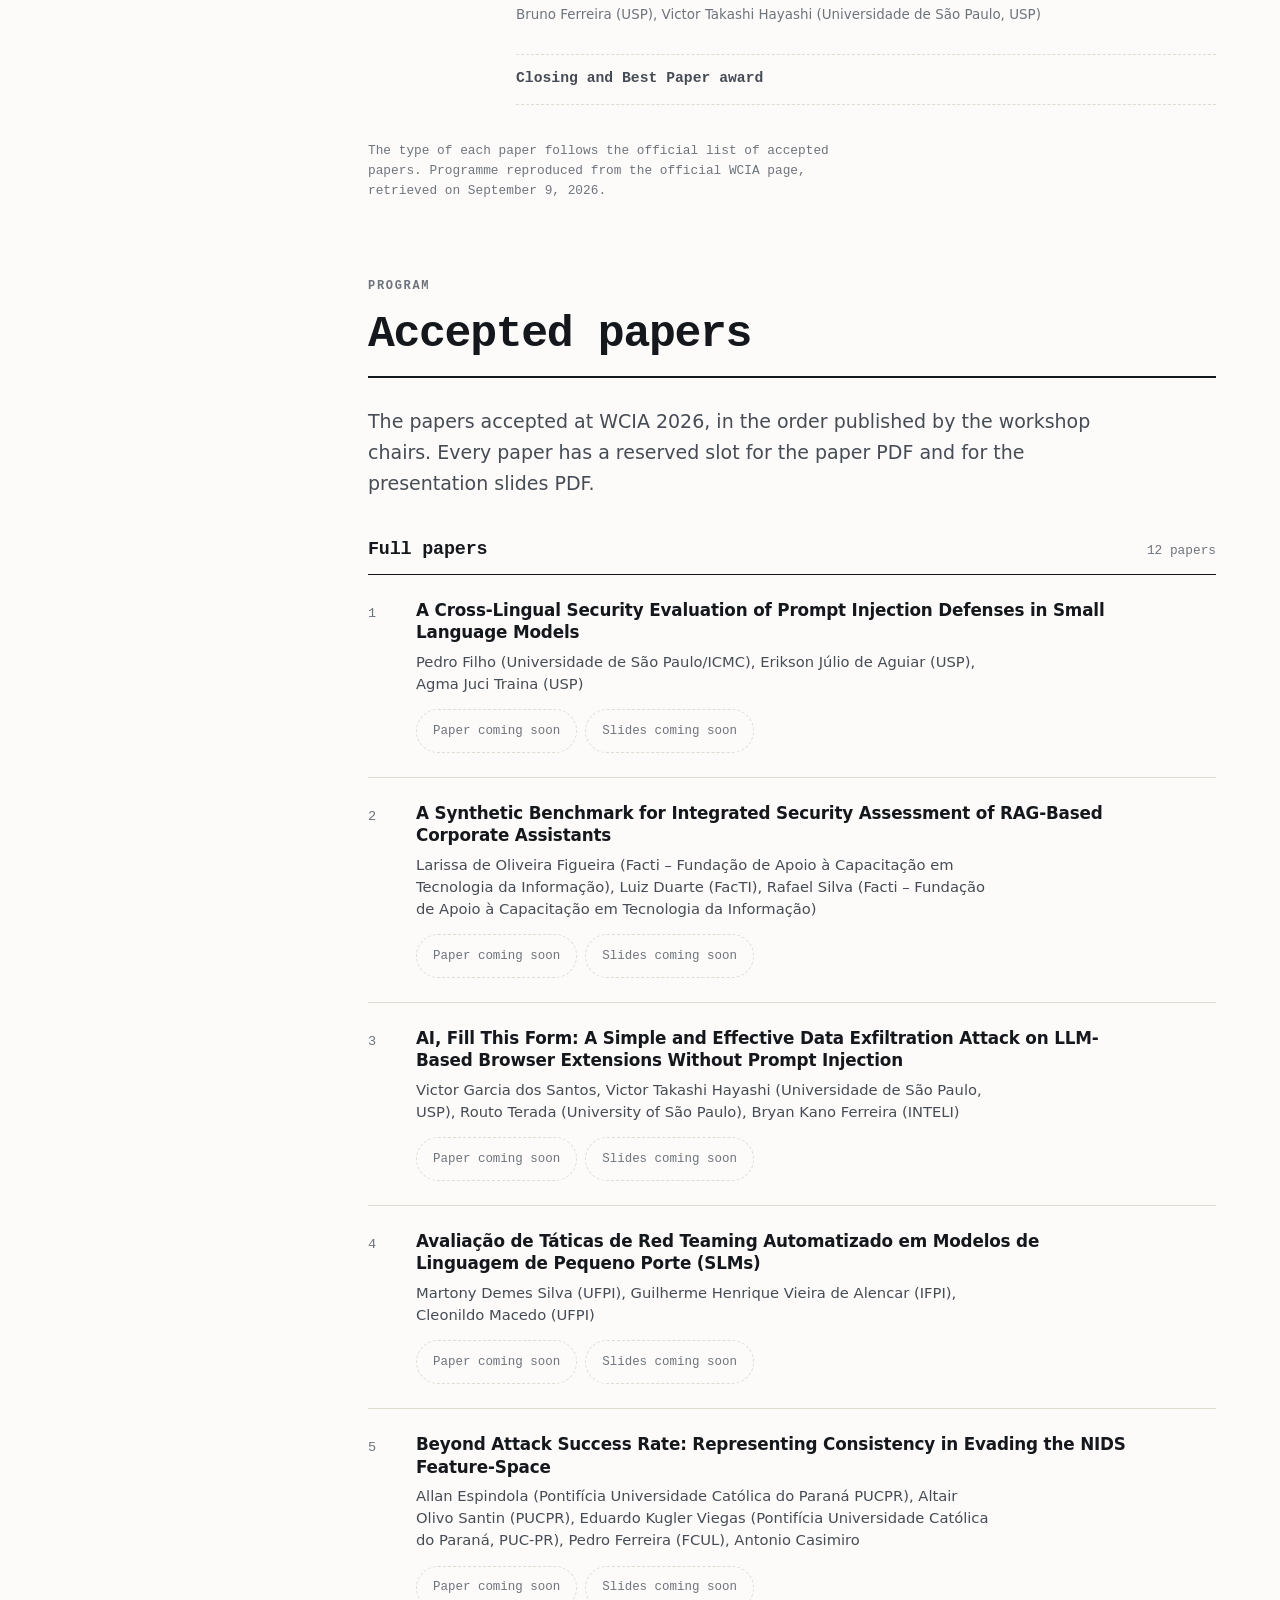
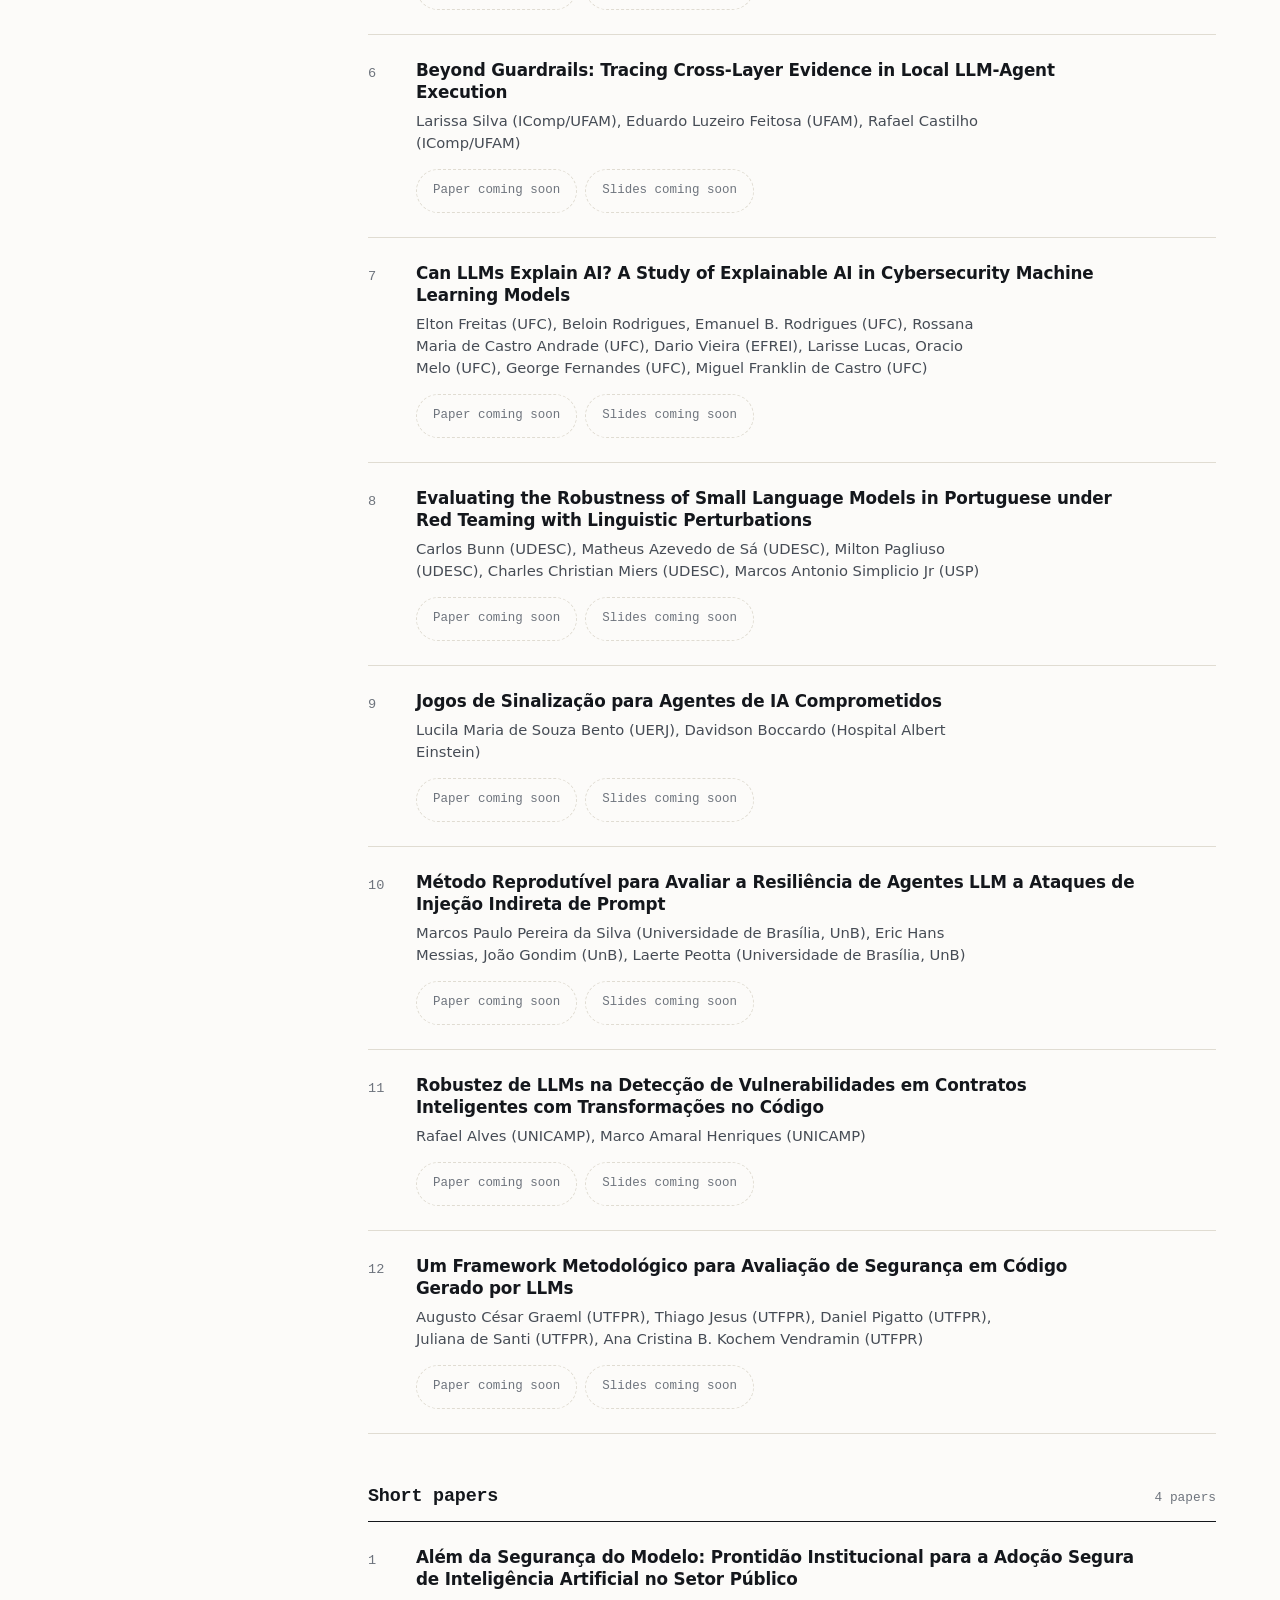
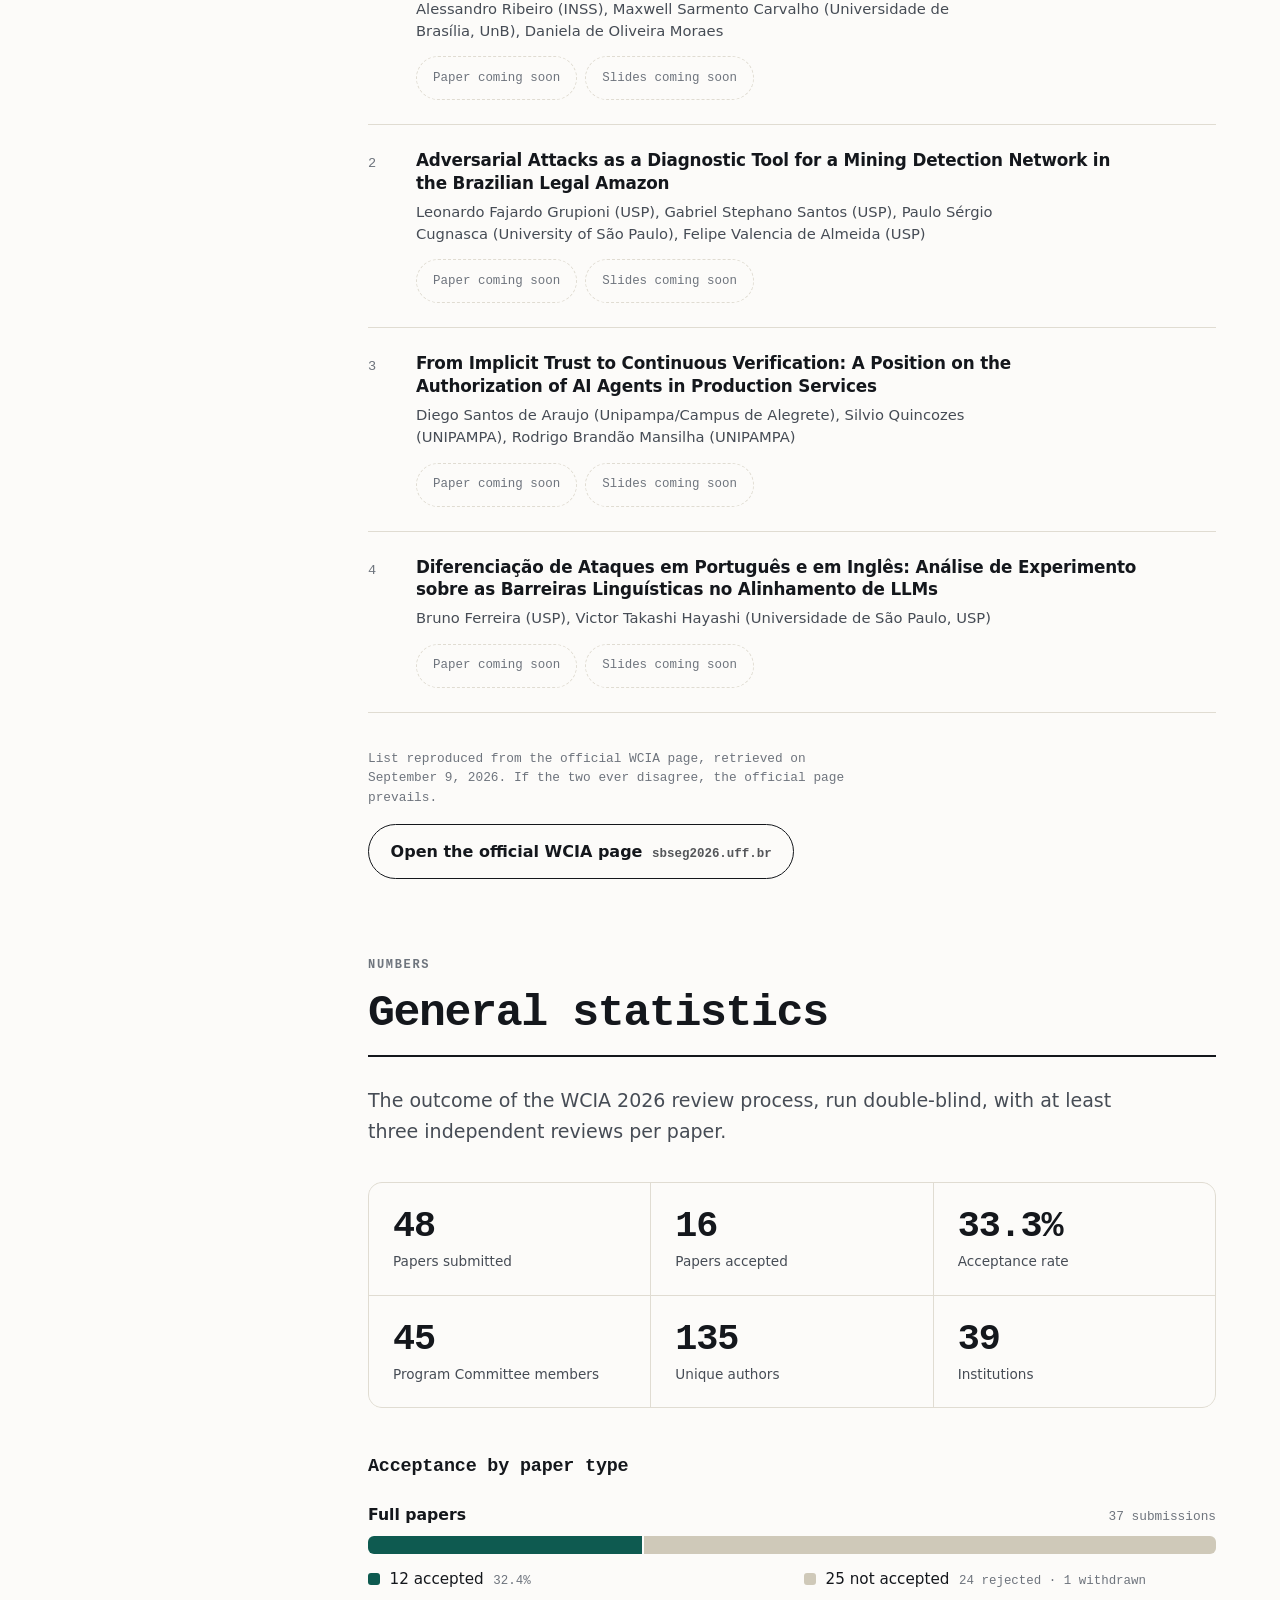
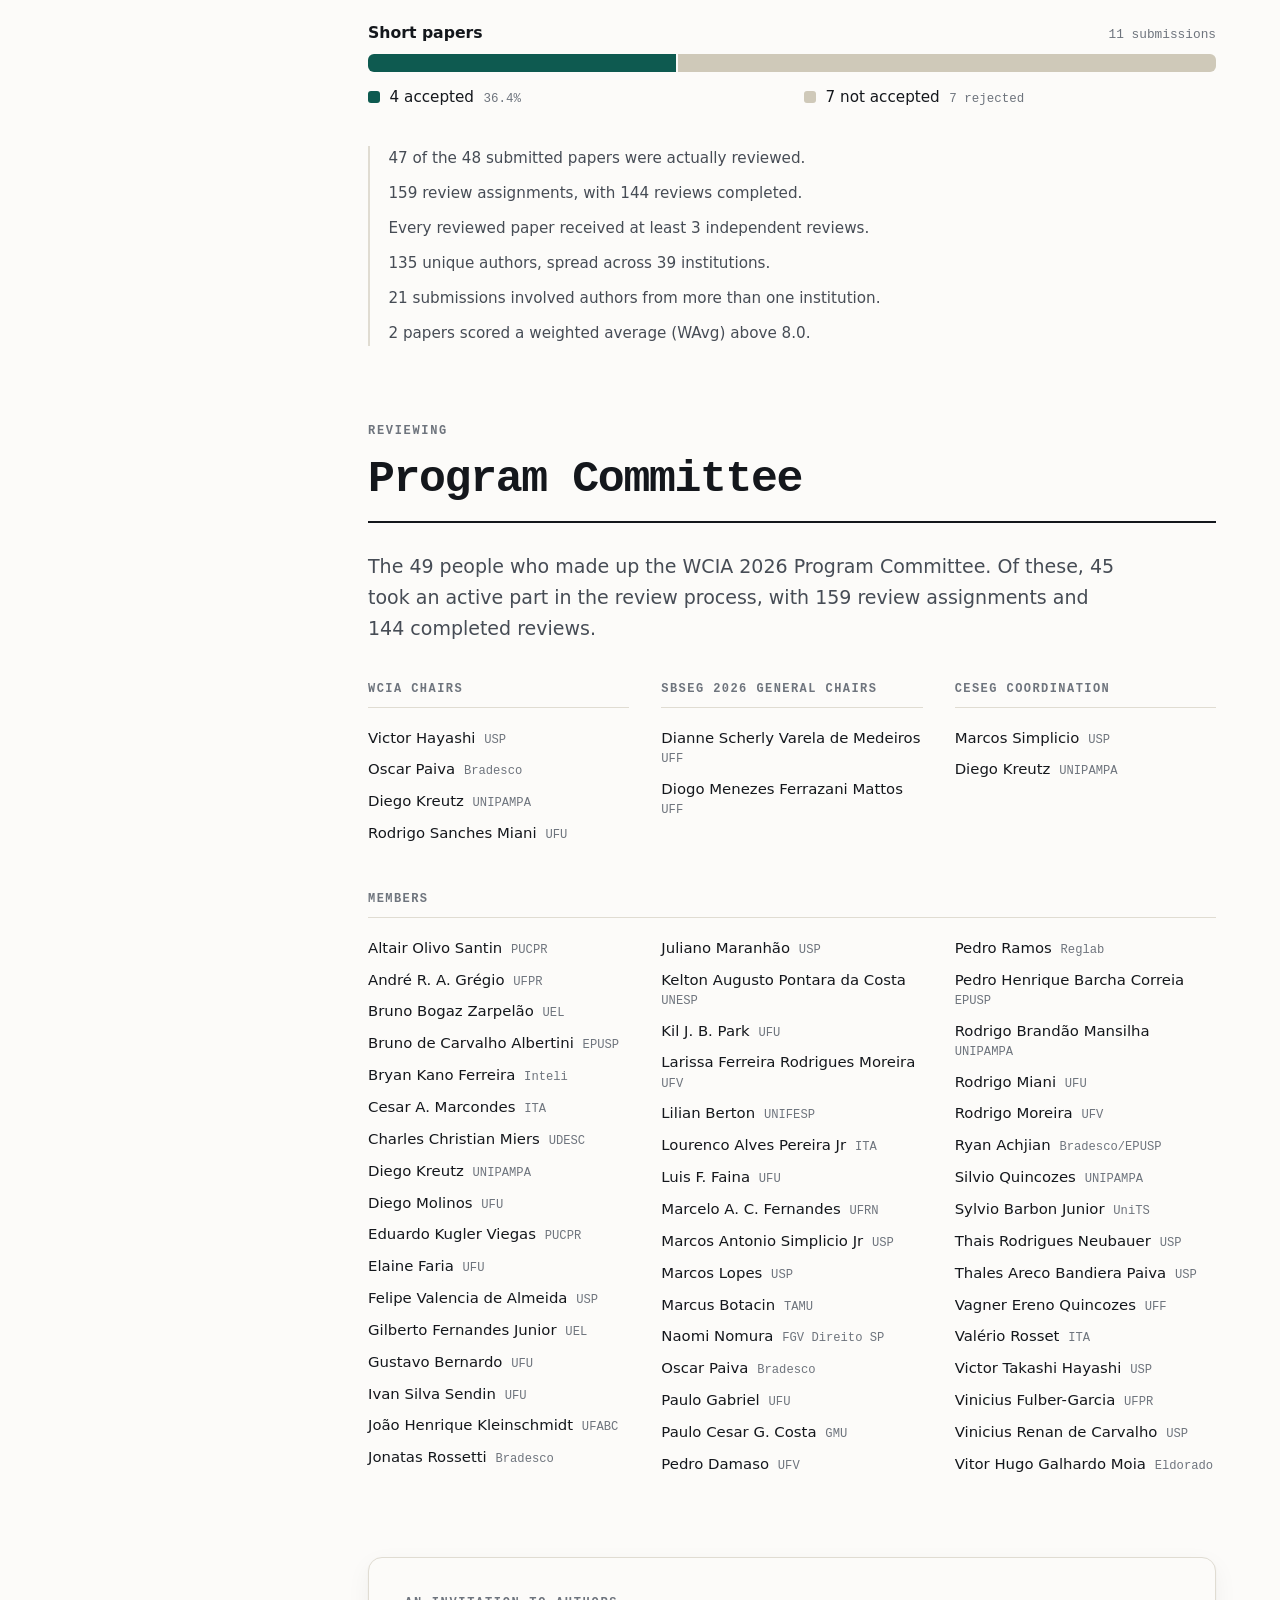
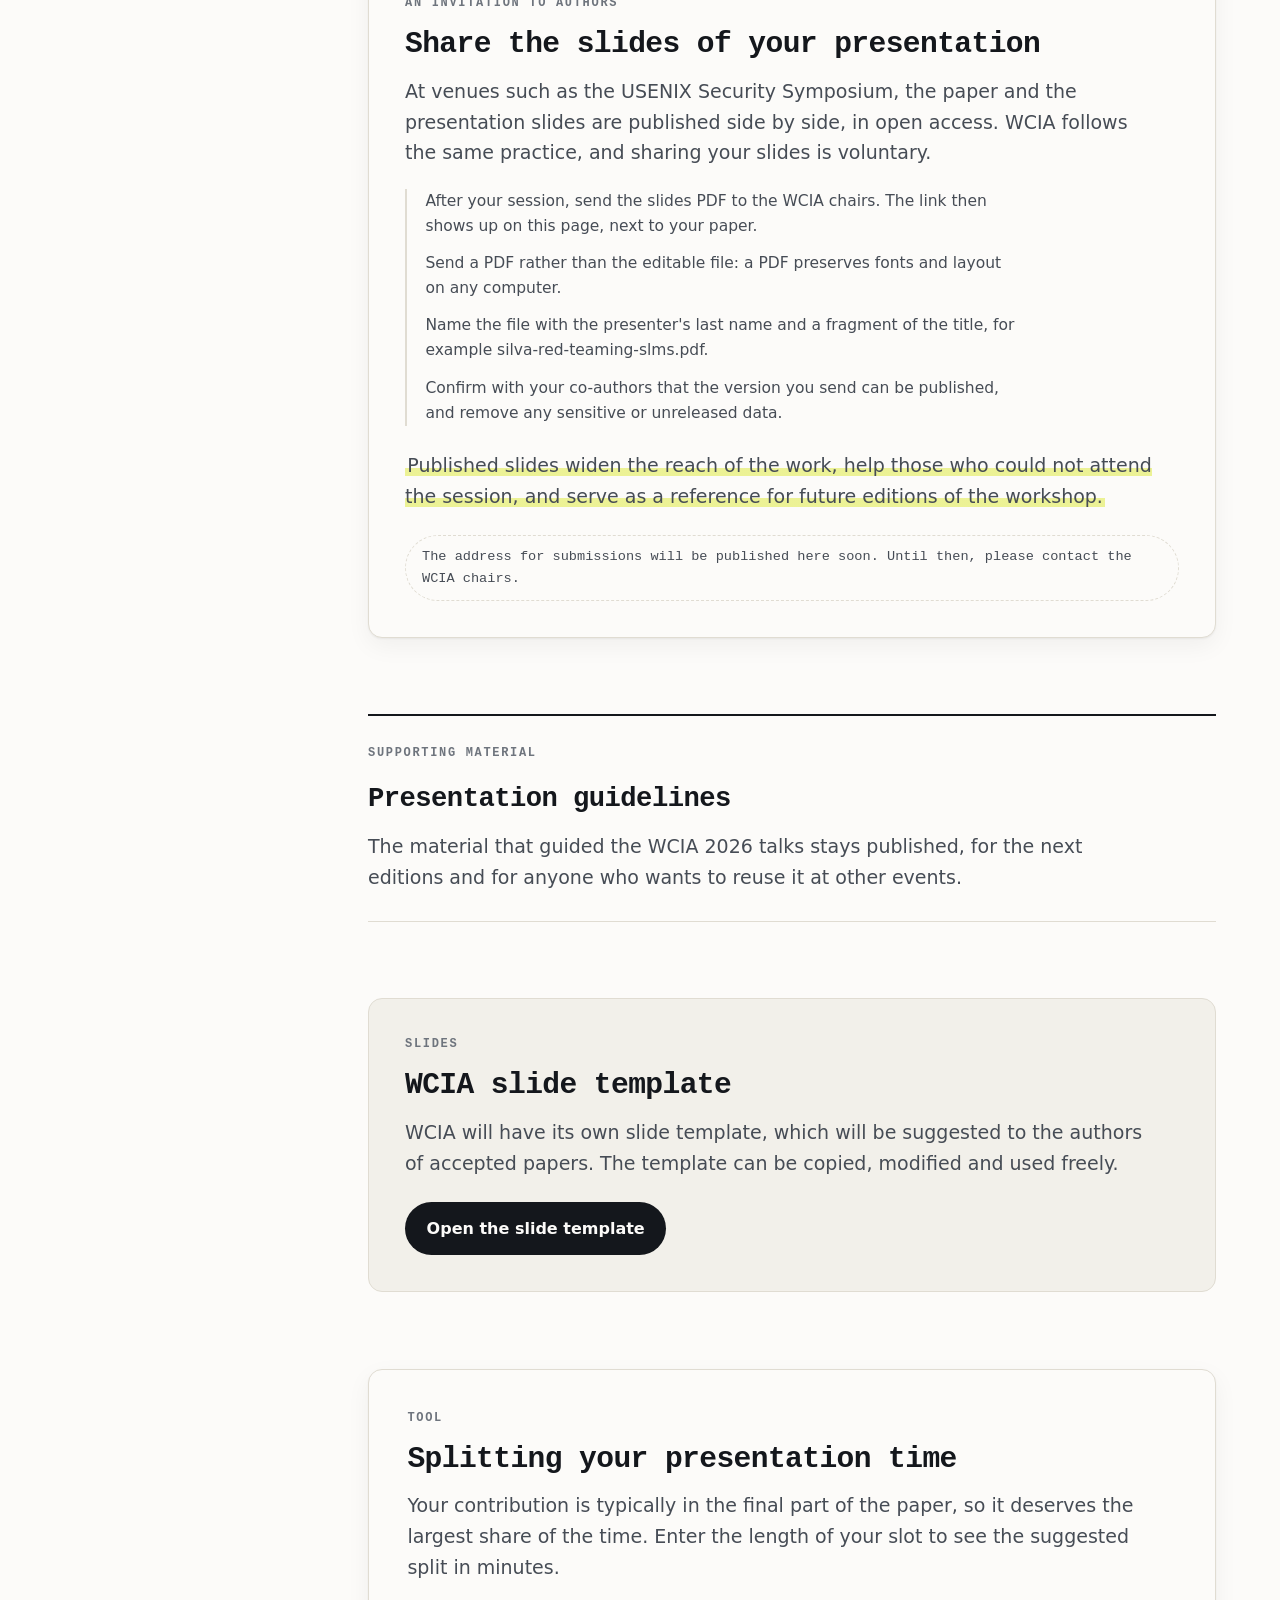
==== commit 8e0fb2b0: "updates" ====
--- a/index.html
+++ b/index.html
@@ -75,10 +75,6 @@
           <a class="btn" id="closing-watch" href="#" target="_blank" rel="noopener" hidden>
             <span data-i18n="closing.watch">Assistir no YouTube</span>
             <span class="btn__host" data-i18n="closing.watchHost">youtu.be</span>
-          </a>
-          <a class="btn btn--quiet" id="closing-download" href="#" download hidden>
-            <span data-i18n="closing.download">Baixar a primeira versão</span>
-            <span class="btn__host" id="closing-size"></span>
           </a>
         </div>
         <p class="closing__version" id="closing-version"></p>
